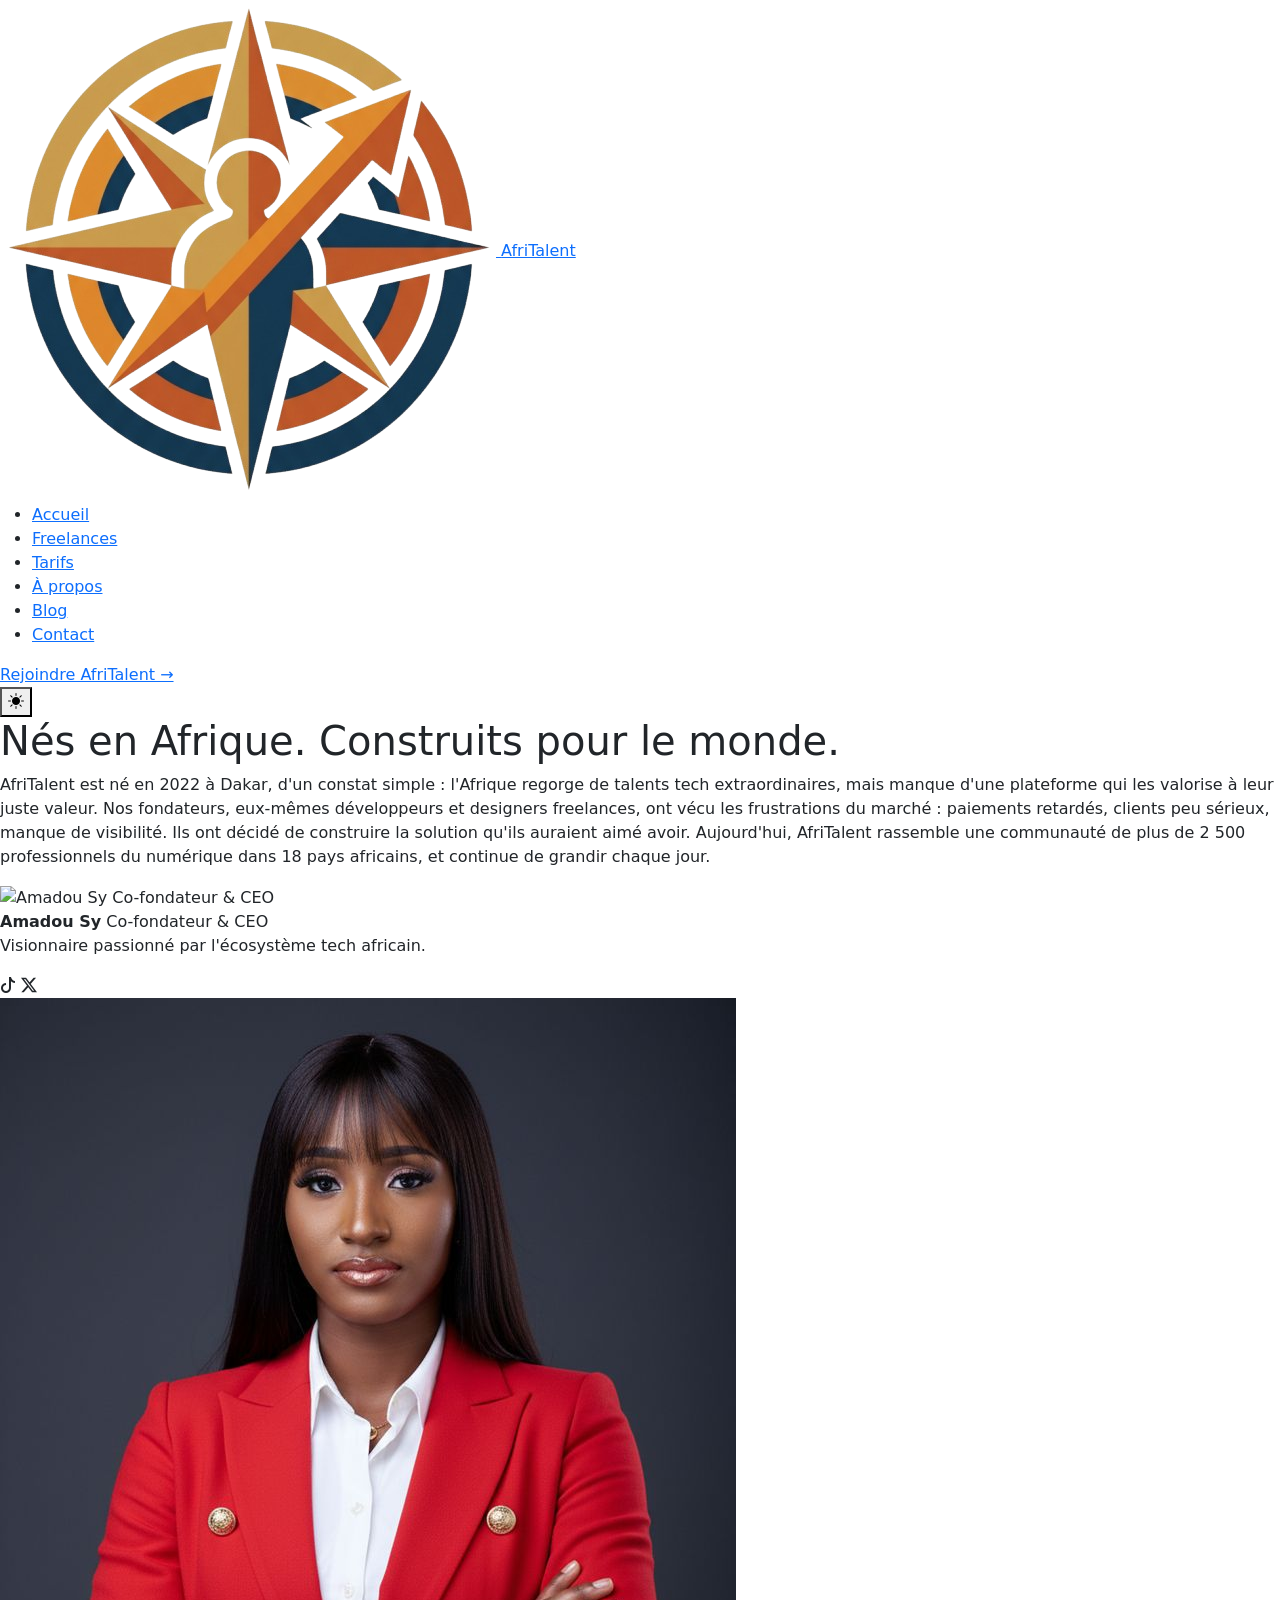
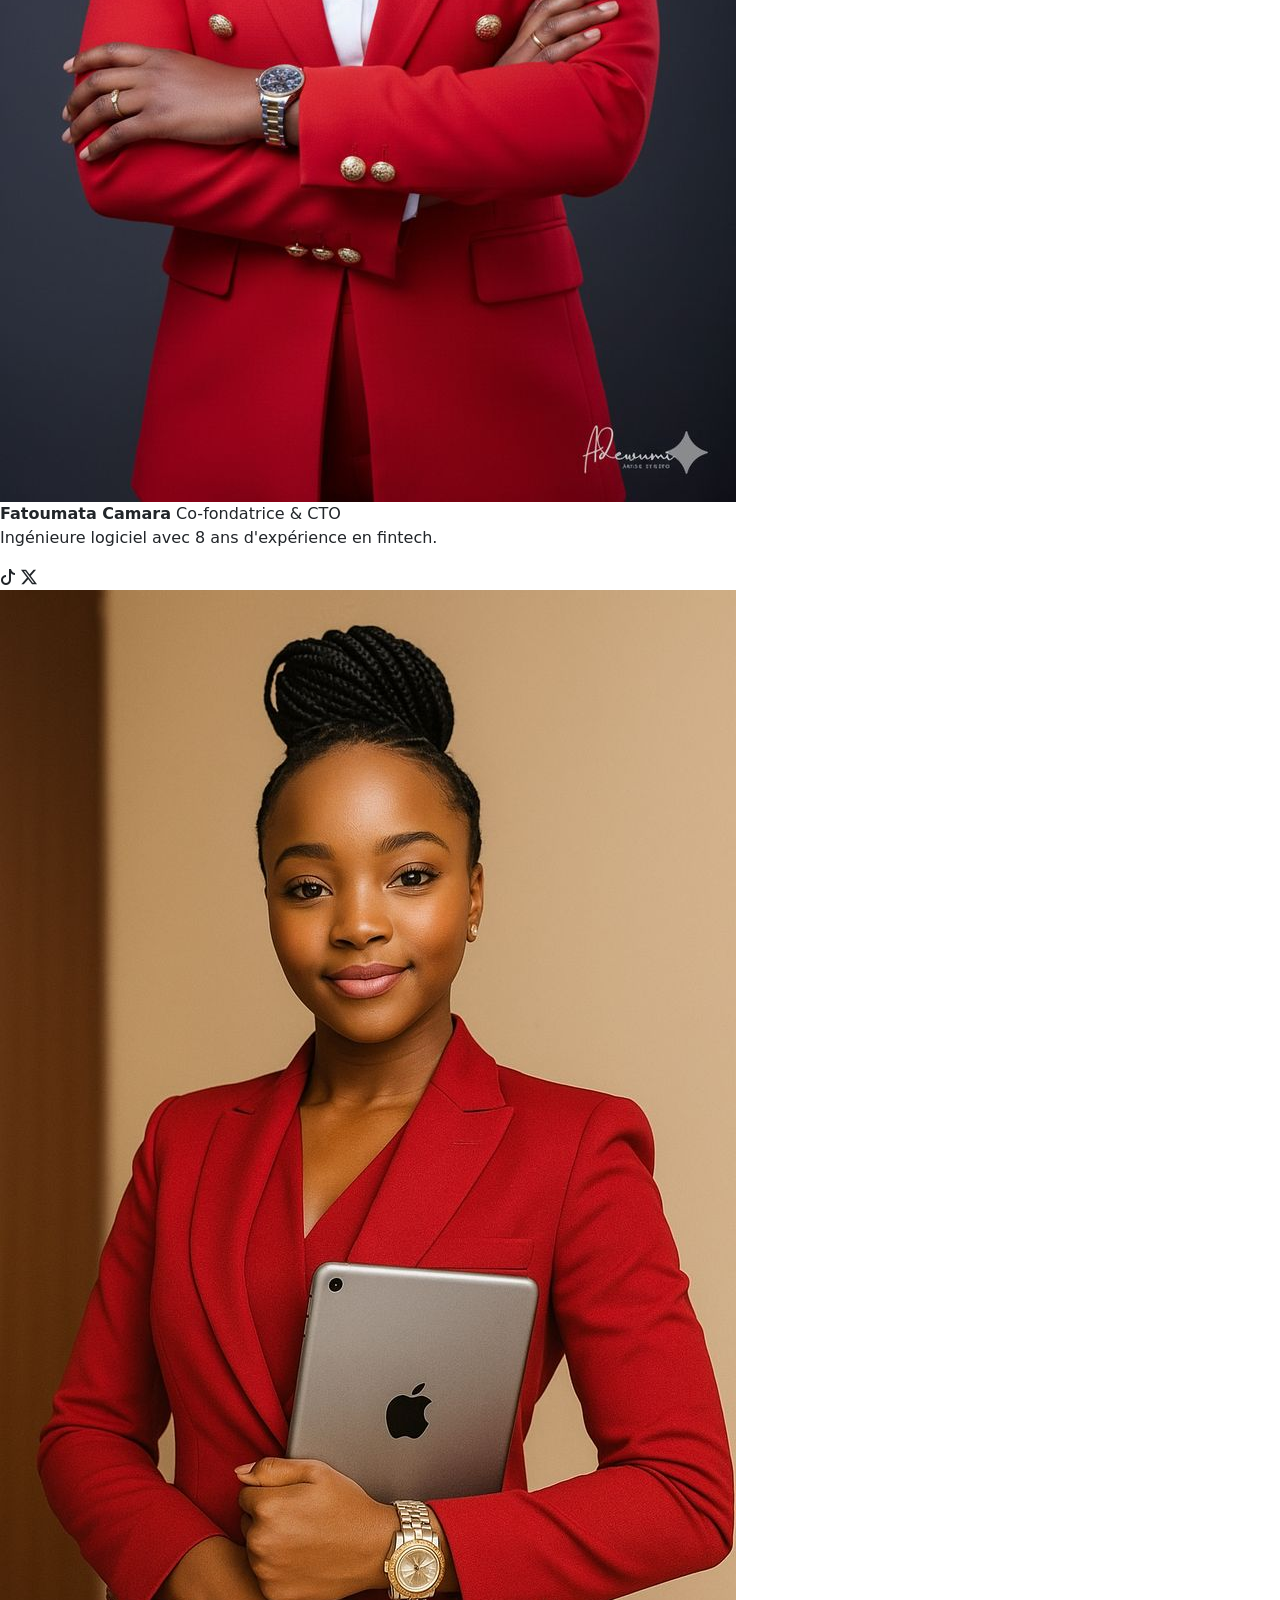
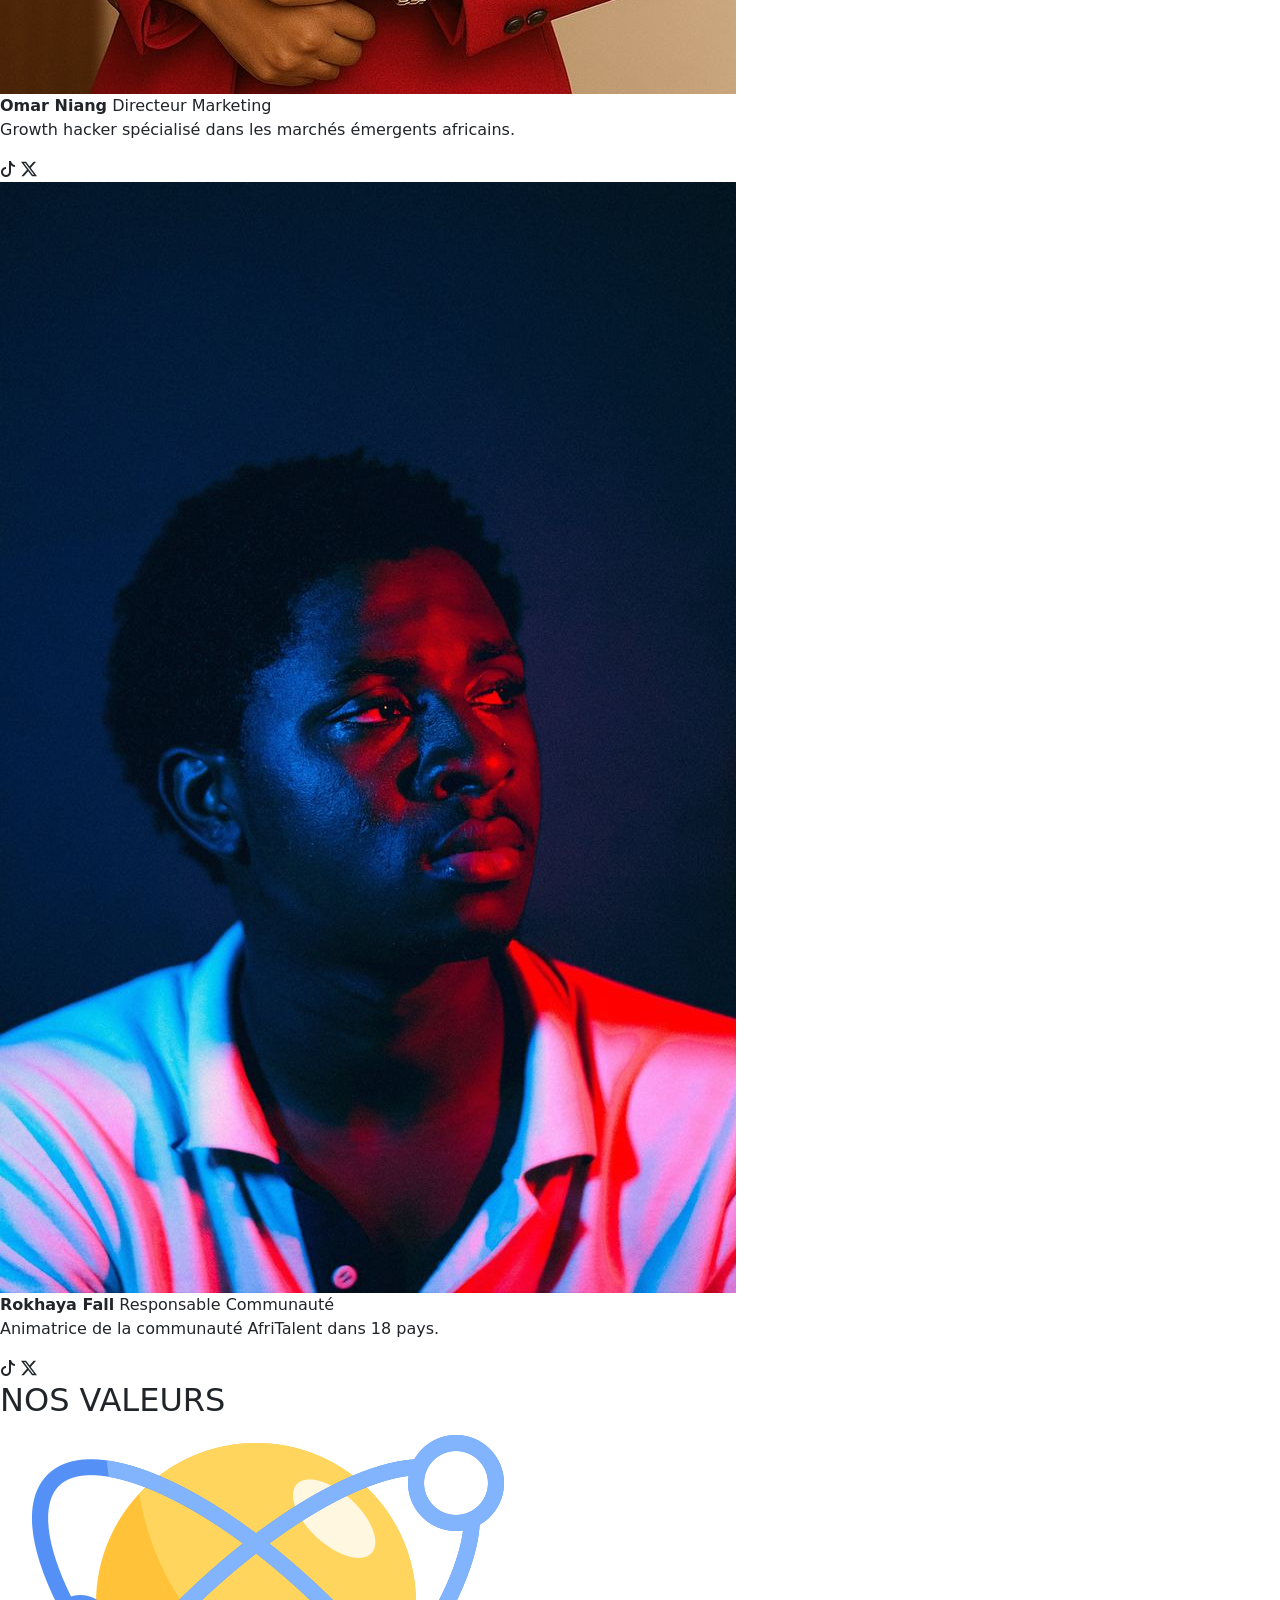
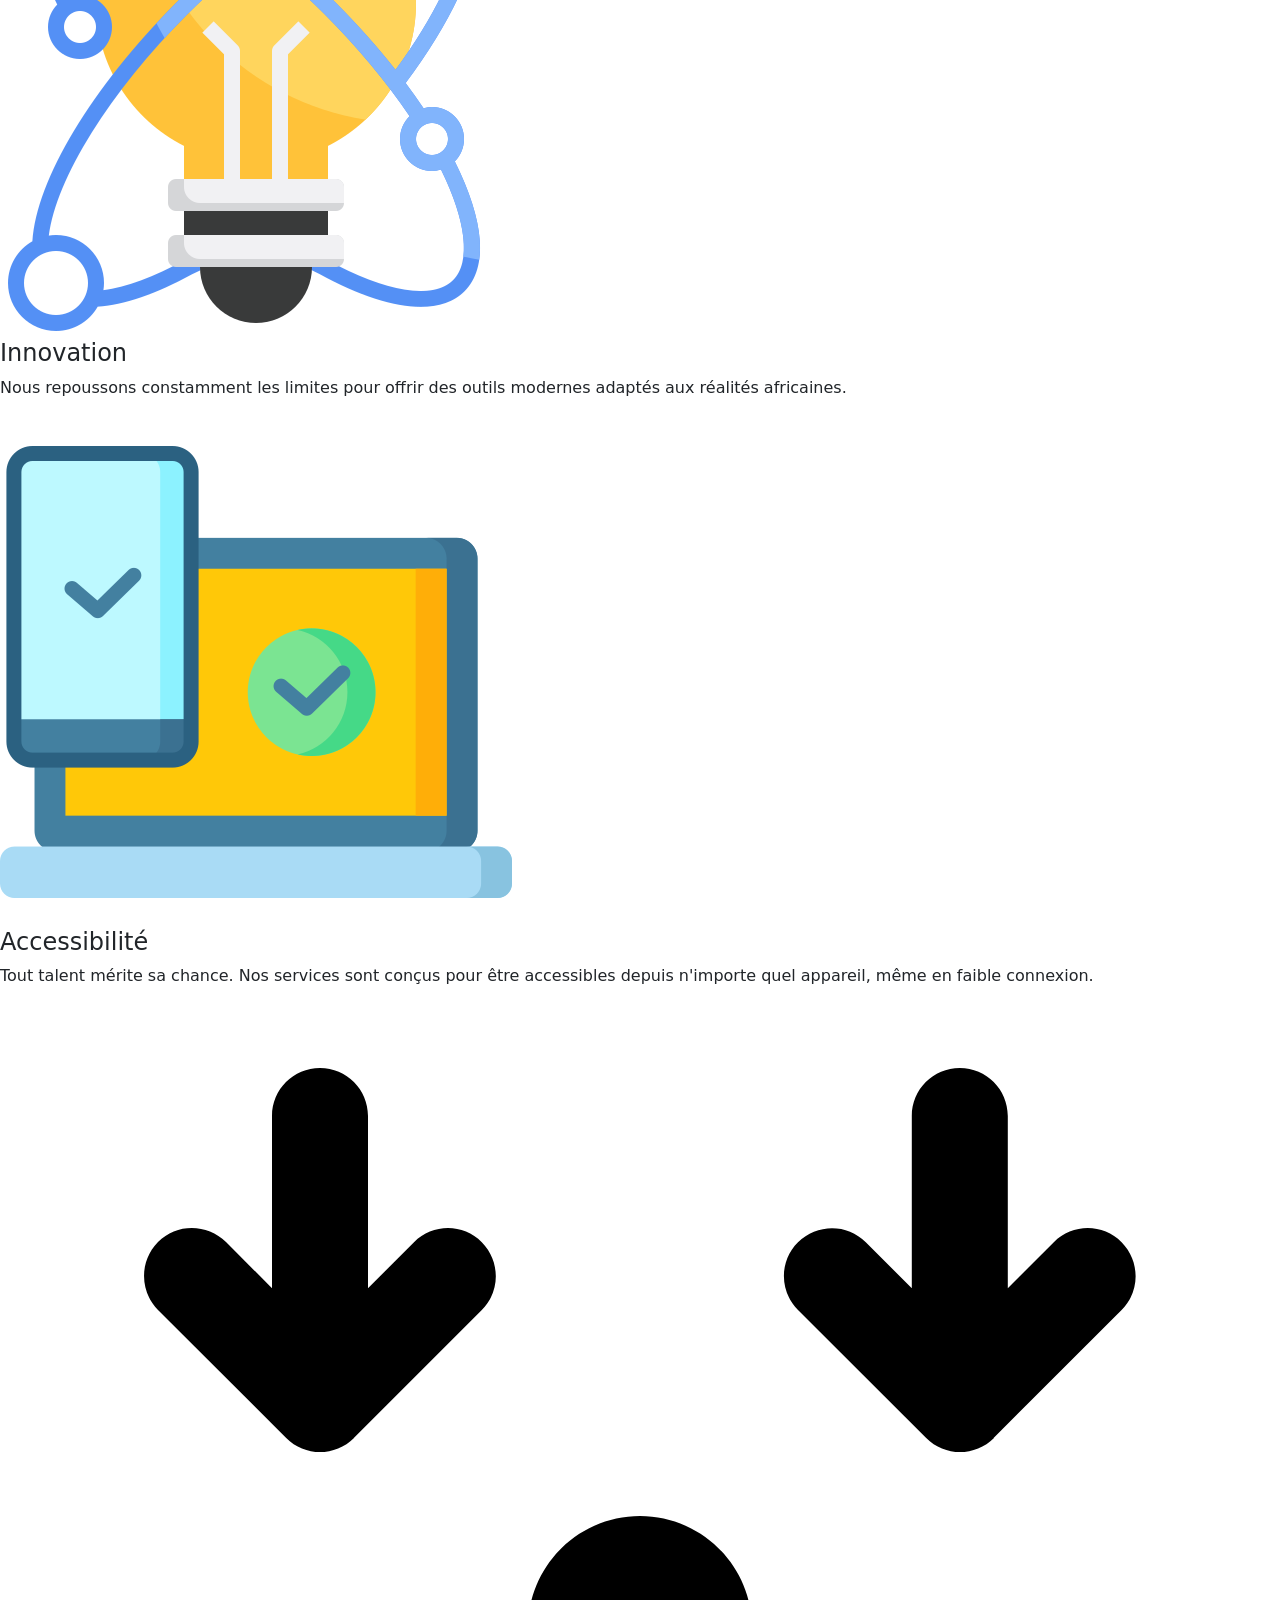
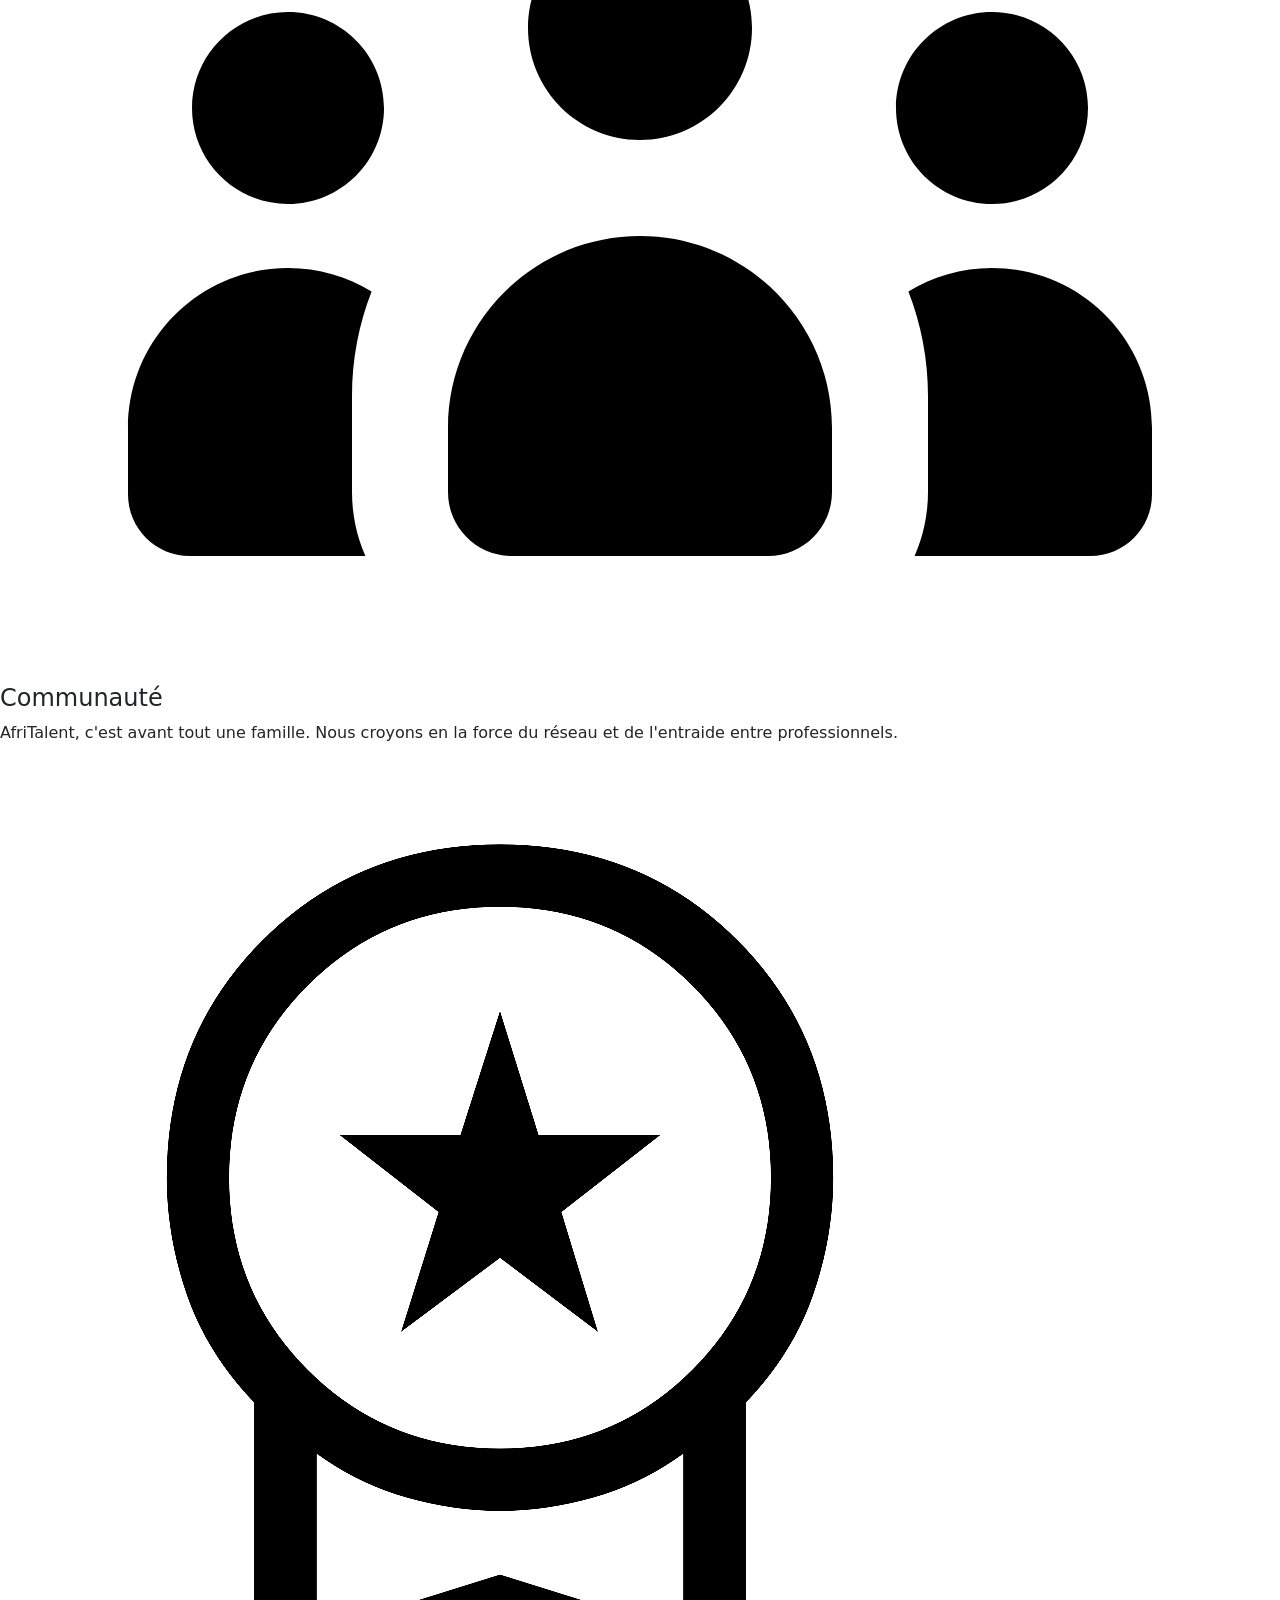
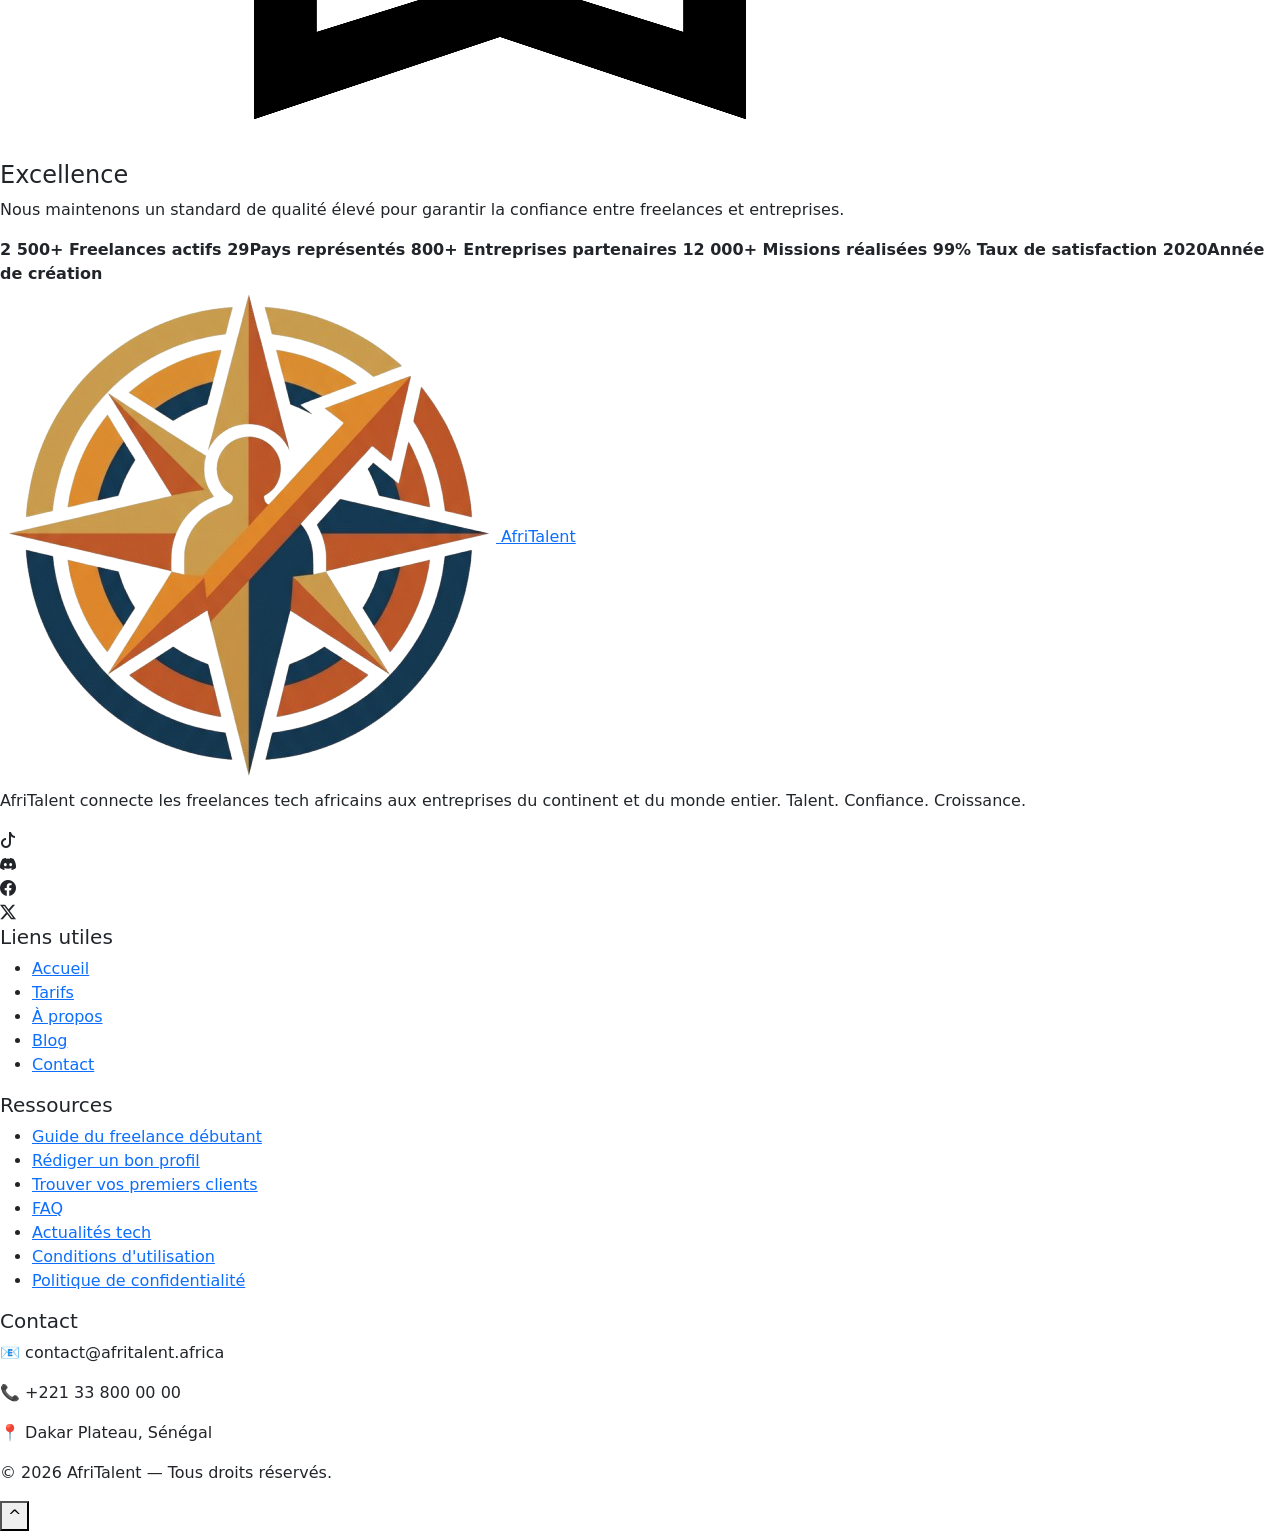
==== about.html @ 7b18ad2c "HTML : structure complète des 5 pages avec sections et contenu texte" ====
<!DOCTYPE html>
<html lang="fr">

<head>
    <meta charset="UTF-8">
    <meta name="viewport" content="width=device-width, initial-scale=1.0">
    <title>Apropos de Afritalent</title>
    <link rel="stylesheet" href="https://cdn.jsdelivr.net/npm/bootstrap@5.3.8/dist/css/bootstrap.min.css">
    <link rel="stylesheet" href="https://cdn.jsdelivr.net/npm/bootstrap-icons@1.13.1/font/bootstrap-icons.min.css">
    <link rel="stylesheet" href="css/styl.css" type="text/css">
</head>

<body>
    <header>
        <div>
            <nav>
                <a href="#">
                    <img src="image/logo.png" alt="Afritalent">
                    <span>AfriTalent</span>
                </a>
                <ul>
                    <li><a href="index.html">Accueil</a></li>
                    <li><a href="freelances.html" target="_blank">Freelances</a></li>
                    <li><a href="tarifs.html">Tarifs</a></li>
                    <li><a href="#">À propos</a></li>
                    <li><a href="blog.html">Blog</a></li>
                    <li><a href="contact.html">Contact</a></li>
                </ul>
                <a href="#">Rejoindre AfriTalent →</a>
            </nav>
            <div>
                <button>
                    <i class="bi bi-brightness-high-fill"></i>
                </button>
            </div>
        </div>
    </header>

    <main>
        <section>
            <div>
                <h1>Nés en Afrique. Construits pour le monde.</h1>
                <p>
                    AfriTalent est né en 2022 à Dakar, d'un constat simple :
                    l'Afrique regorge de talents tech extraordinaires, mais
                    manque d'une plateforme qui les valorise à leur juste valeur.

                    Nos fondateurs, eux-mêmes développeurs et designers
                    freelances, ont vécu les frustrations du marché : paiements
                    retardés, clients peu sérieux, manque de visibilité. Ils ont
                    décidé de construire la solution qu'ils auraient aimé avoir.

                    Aujourd'hui, AfriTalent rassemble une communauté de plus
                    de 2 500 professionnels du numérique dans 18 pays africains,
                    et continue de grandir chaque jour.
                </p>
            </div>
        </section>

        <section>
            <div>
                <div>
                    <img src="image/avis (1).jpg" alt="Amadou Sy Co-fondateur & CEO">
                    <div>
                        <strong>Amadou Sy</strong>
                        <span>Co-fondateur & CEO</span>
                        <p>
                            Visionnaire passionné par l'écosystème tech africain.
                        </p>
                    </div>
                    <div>
                        <i class="bi bi-tiktok"></i>
                        <i class="bi bi-twitter-x"></i>
                    </div>
                </div>

                <div>
                    <img src="image/avis (2).jpg" alt="Amadou Sy Co-fondateur & CEO">
                    <div>
                        <strong>Fatoumata Camara</strong>
                        <span>Co-fondatrice & CTO</span>
                        <p>
                            Ingénieure logiciel avec 8 ans d'expérience en fintech.
                        </p>
                    </div>
                    <div>
                        <i class="bi bi-tiktok"></i>
                        <i class="bi bi-twitter-x"></i>
                    </div>
                </div>

                <div>
                    <img src="image/avis (3).jpg" alt="Amadou Sy Co-fondateur & CEO">
                    <div>
                        <strong>Omar Niang</strong>
                        <span>Directeur Marketing</span>
                        <p>
                            Growth hacker spécialisé dans les marchés émergents africains.
                        </p>
                    </div>
                    <div>
                        <i class="bi bi-tiktok"></i>
                        <i class="bi bi-twitter-x"></i>
                    </div>
                </div>

                <div>
                    <img src="image/avis (4).jpg" alt="Amadou Sy Co-fondateur & CEO">
                    <div>
                        <strong>Rokhaya Fall</strong>
                        <span>Responsable Communauté</span>
                        <p>
                            Animatrice de la communauté AfriTalent dans 18 pays.
                        </p>
                    </div>
                    <div>
                        <i class="bi bi-tiktok"></i>
                        <i class="bi bi-twitter-x"></i>
                    </div>
                </div>
            </div>
        </section>

        <section>
            <h2>NOS VALEURS</h2>
            <div>
                <div>
                    <img src="image/idee.png" alt="Innovation">
                    <h4>Innovation</h4>
                    <p>
                        Nous repoussons constamment les limites pour offrir des
                        outils modernes adaptés aux réalités africaines.
                    </p>
                </div>

                <div>
                    <img src="image/accessibilite.png" alt="Accessibilité">
                    <h4>Accessibilité</h4>
                    <p>
                        Tout talent mérite sa chance. Nos services sont conçus
                        pour être accessibles depuis n'importe quel appareil,
                        même en faible connexion.
                    </p>
                </div>

                <div>
                    <img src="image/arrows-down-to-people-solid-full (1).svg" alt="Communauté frelance">
                    <h4>Communauté</h4>
                    <p>
                        AfriTalent, c'est avant tout une famille. Nous croyons
                        en la force du réseau et de l'entraide entre professionnels.
                    </p>
                </div>

                <div>
                    <img src="image/Excellence.png" alt="Excellence">
                    <h4>Excellence</h4>
                    <p>
                        Nous maintenons un standard de qualité élevé pour garantir
                        la confiance entre freelances et entreprises.
                    </p>
                </div>
            </div>
        </section>

        <section>
            <div>
                <strong>
                    <data value="2500">2 500</data>+ Freelances actifs
                </strong>
                <strong>
                    <data value="29">29</data>Pays représentés
                </strong>
                <strong>
                    <data value="800">800</data>+ Entreprises partenaires
                </strong>
                <strong>
                    <data value="12000">12 000</data>+ Missions réalisées
                </strong>
                <strong>
                    <data value="99">99</data>% Taux de satisfaction
                </strong>
                <strong>
                    <time datetime="2020">2020</time>Année de création
                </strong>
            </div>
        </section>
    </main>

    <footer>
        <div>
            <!-- a propos -->
            <div>
                <a href="#">
                    <img src="image/logo.png" alt="Afritalent">
                    <span>AfriTalent</span>
                </a>
                <p>
                    AfriTalent connecte les freelances tech africains aux entreprises
                    du continent et du monde entier. Talent. Confiance. Croissance.
                </p>
                <div>
                    <div>
                        <i class="bi bi-tiktok"></i>
                    </div>
                    <div>
                        <i class="bi bi-discord"></i>
                    </div>
                    <div>
                        <i class="bi bi-facebook"></i>
                    </div>
                    <div>
                        <i class="bi bi-twitter-x"></i>
                    </div>
                </div>
            </div>

            <!-- Liens utiles -->
            <div>
                <h5>Liens utiles</h5>
                <ul>
                    <li><a href="index.html">Accueil</a></li>
                    <li><a href="tarifs.html">Tarifs</a></li>
                    <li><a href="#">À propos</a></li>
                    <li><a href="blog.html">Blog</a></li>
                    <li><a href="contact.html">Contact</a></li>
                </ul>
            </div>

            <!-- Ressources -->
            <div>
                <h5>Ressources</h5>
                <ul>
                    <li><a href="#">Guide du freelance débutant</a></li>
                    <li><a href="#">Rédiger un bon profil</a></li>
                    <li><a href="#">Trouver vos premiers clients</a></li>
                    <li><a href="#">FAQ</a></li>
                    <li><a href="#">Actualités tech</a></li>
                    <li><a href="#">Conditions d'utilisation</a></li>
                    <li><a href="#">Politique de confidentialité</a></li>
                </ul>
            </div>
            <div>
                <div>
                    <h5>Contact</h5>
                    <address>
                        <p>📧 contact@afritalent.africa</p>
                        <p>📞 +221 33 800 00 00</p>
                        <p>📍 Dakar Plateau, Sénégal</p>
                    </address>
                </div>
            </div>
            <div>
                <div>
                    <p>© 2026 AfriTalent — Tous droits réservés.</p>
                </div>
            </div>
        </div>
    </footer>
    <div>
        <button>^</button>
    </div>
</body>

</html>
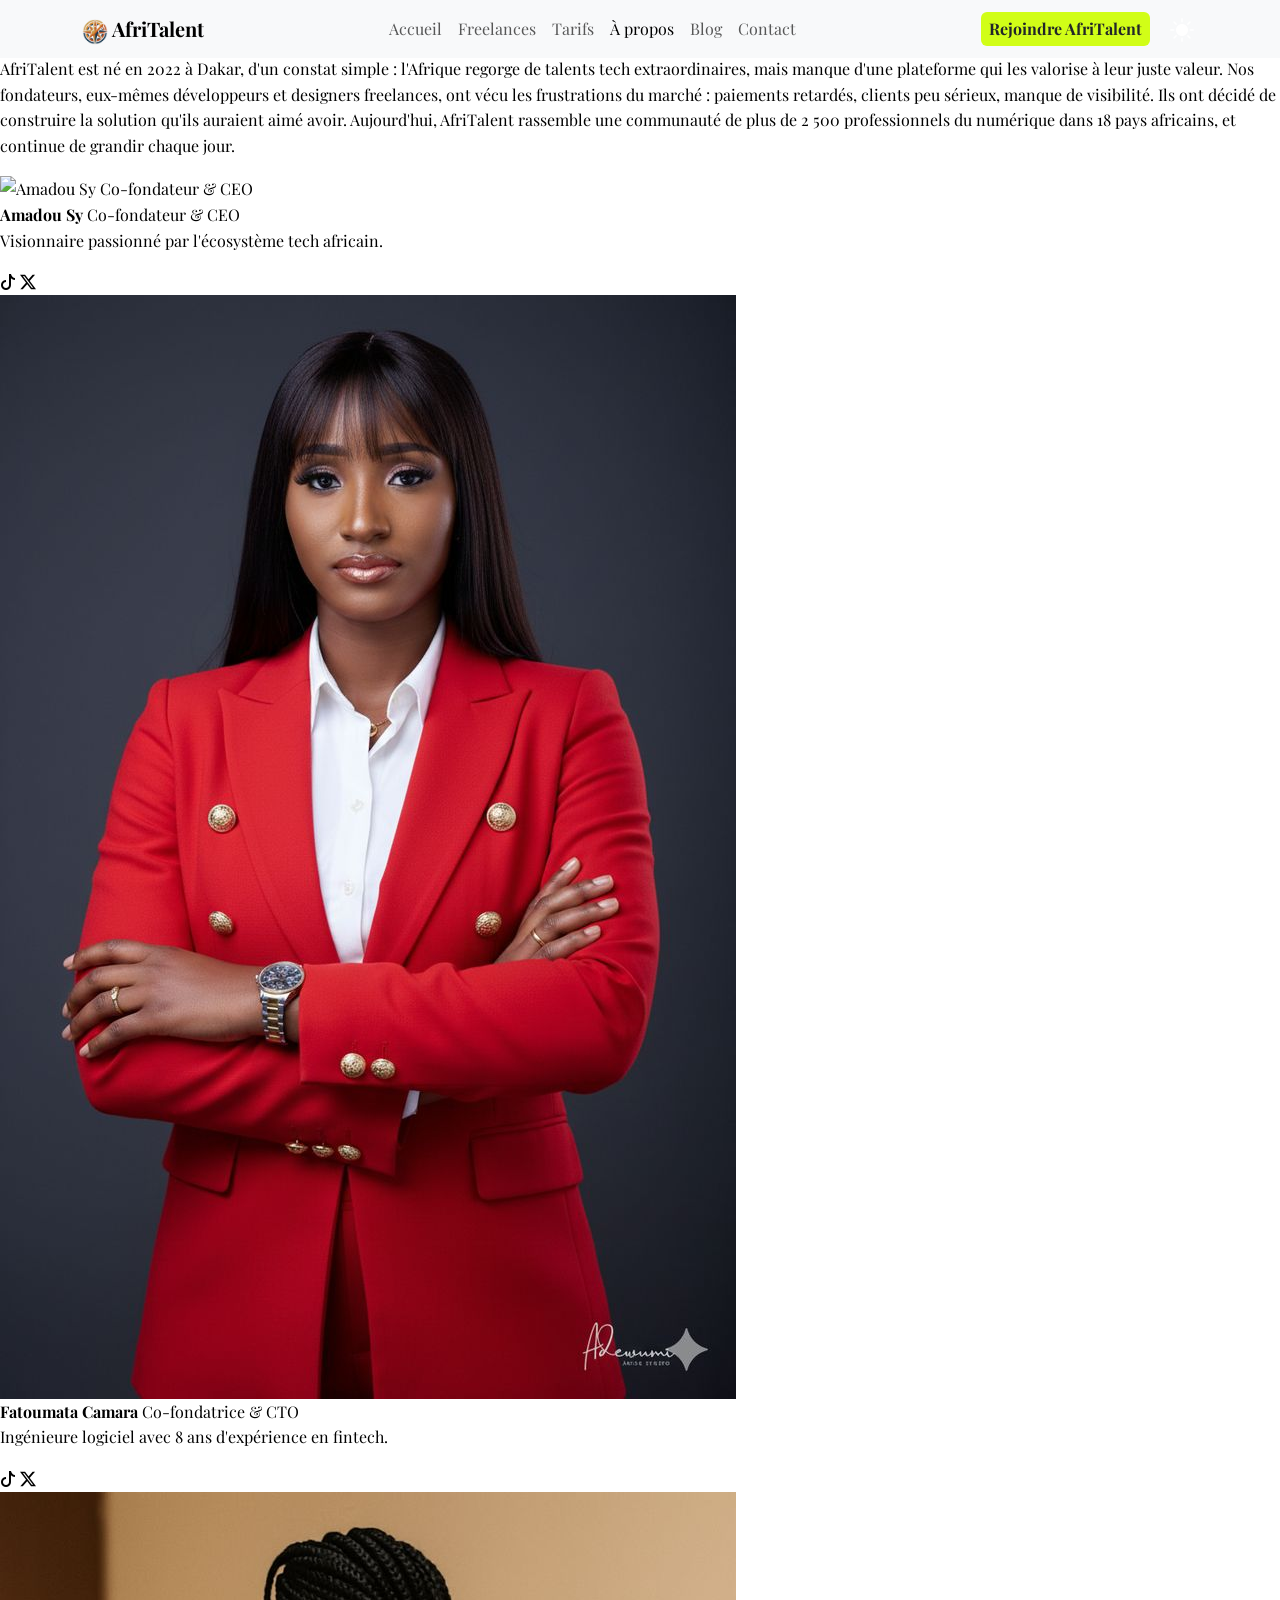
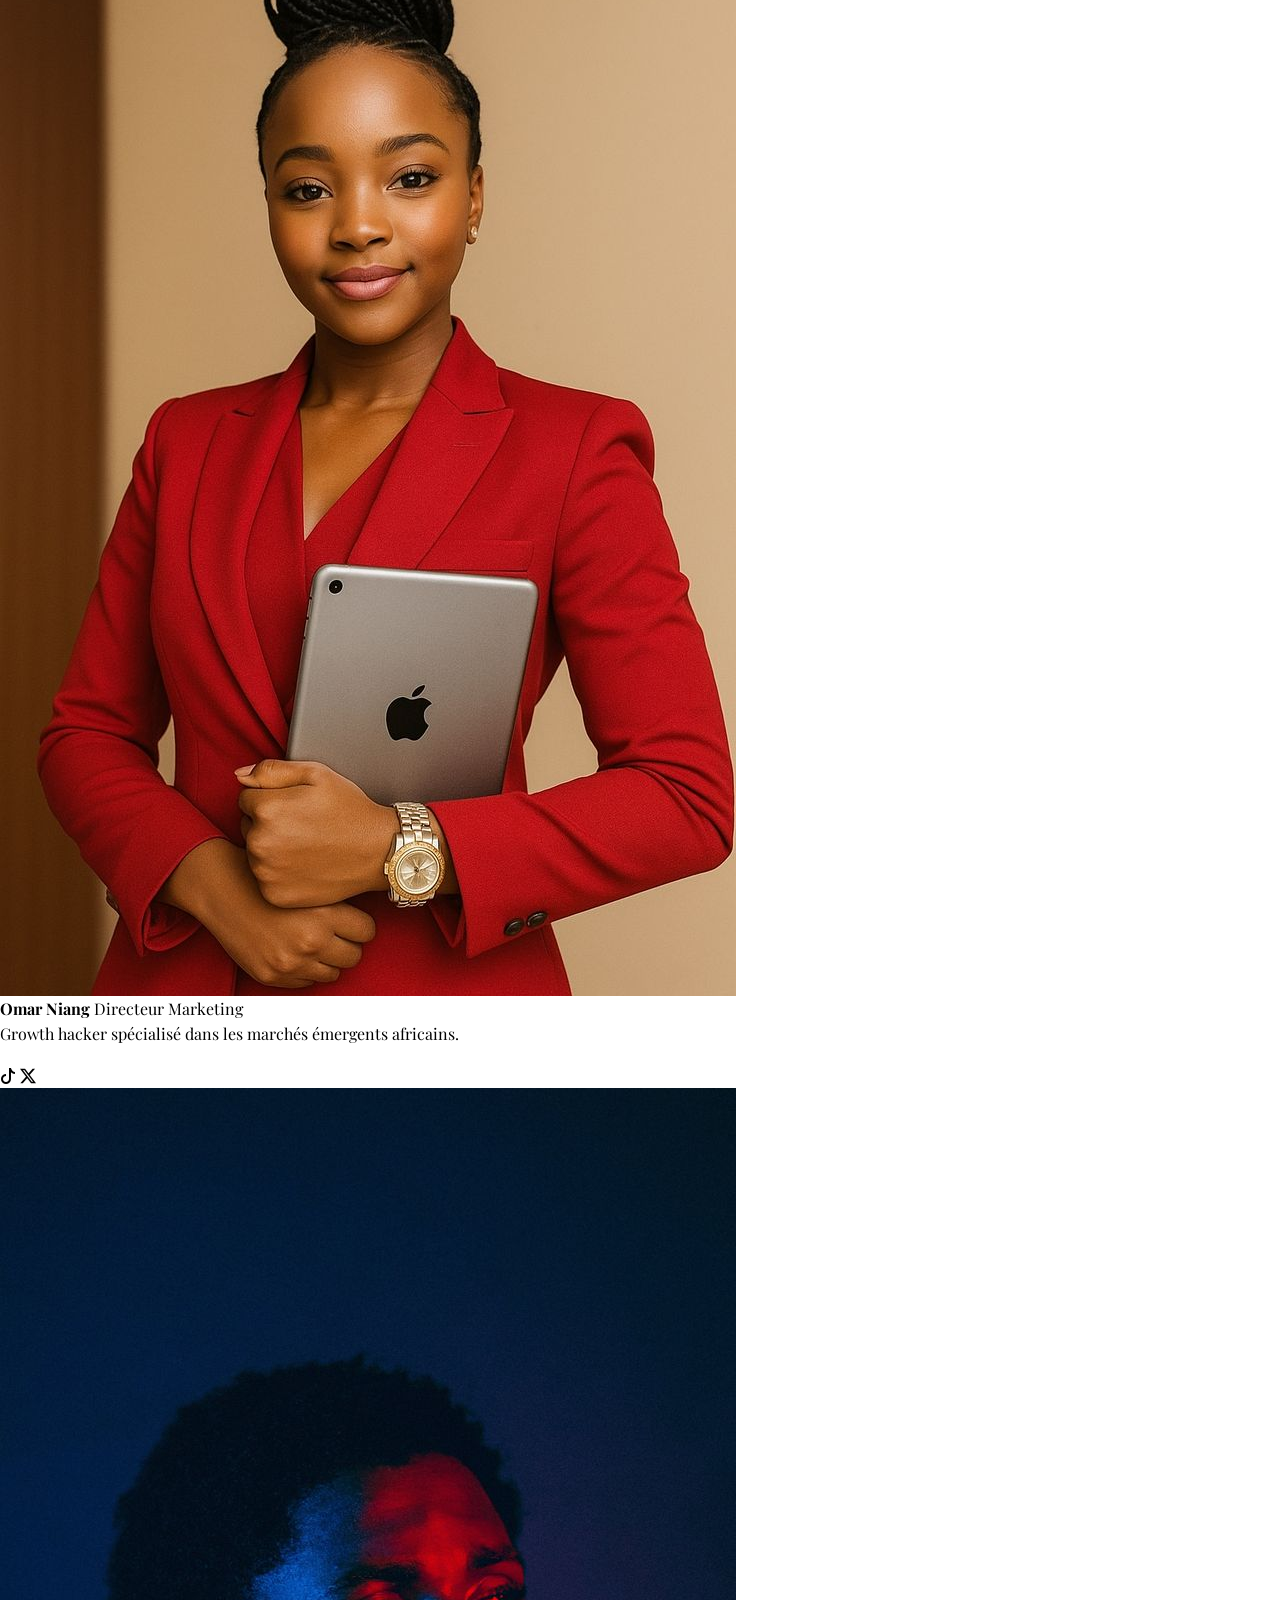
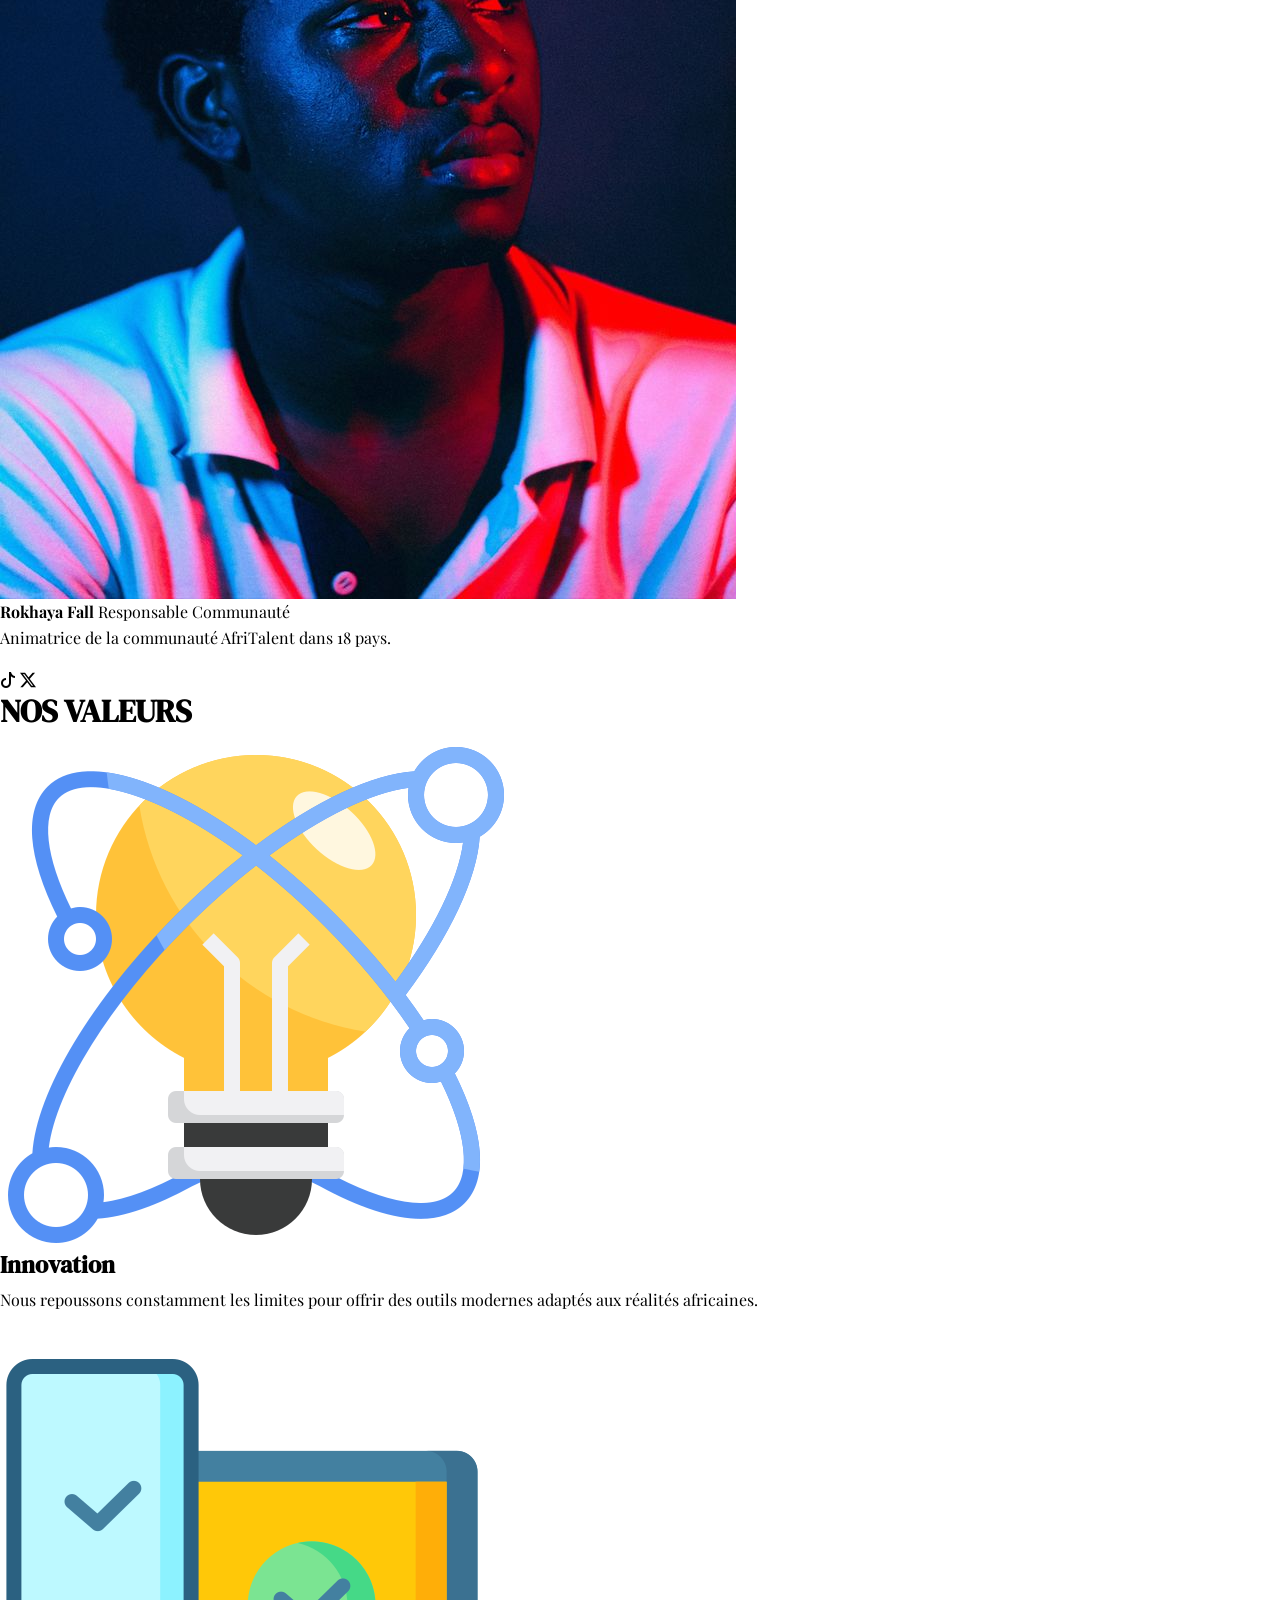
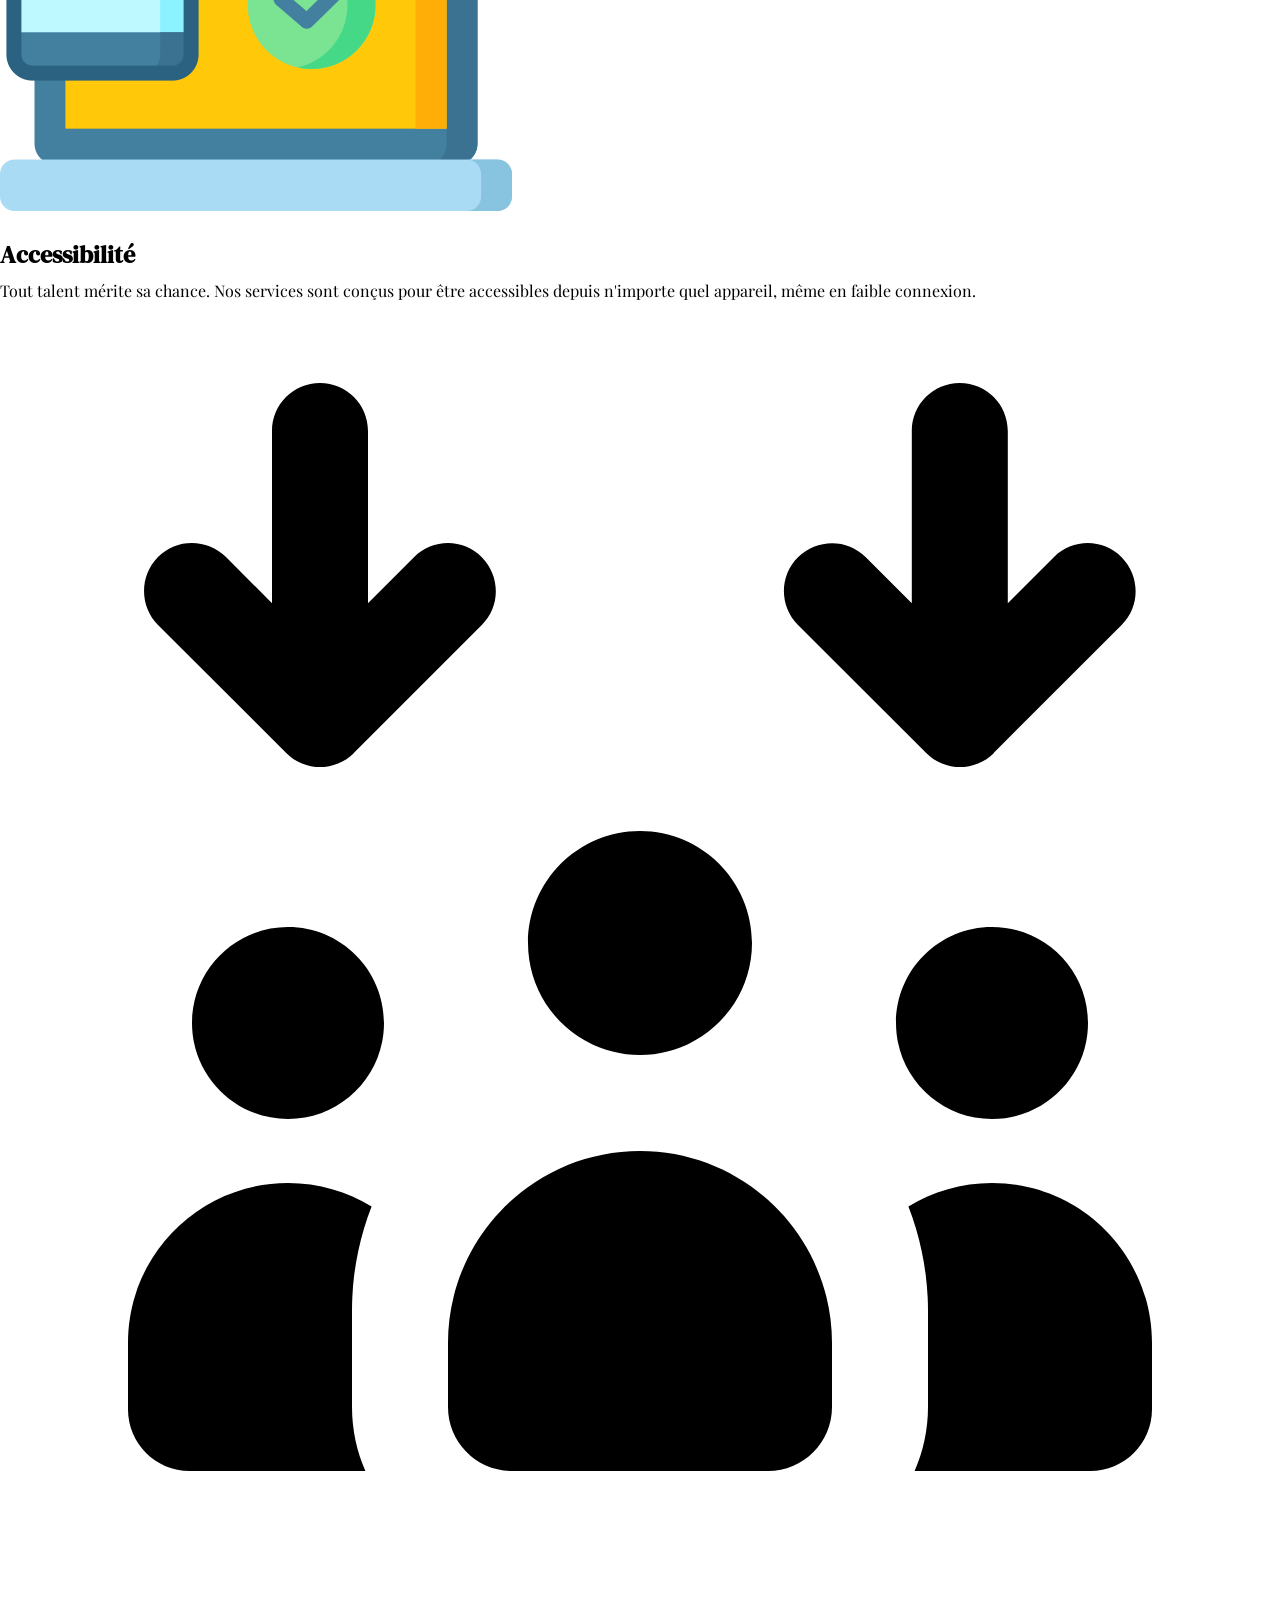
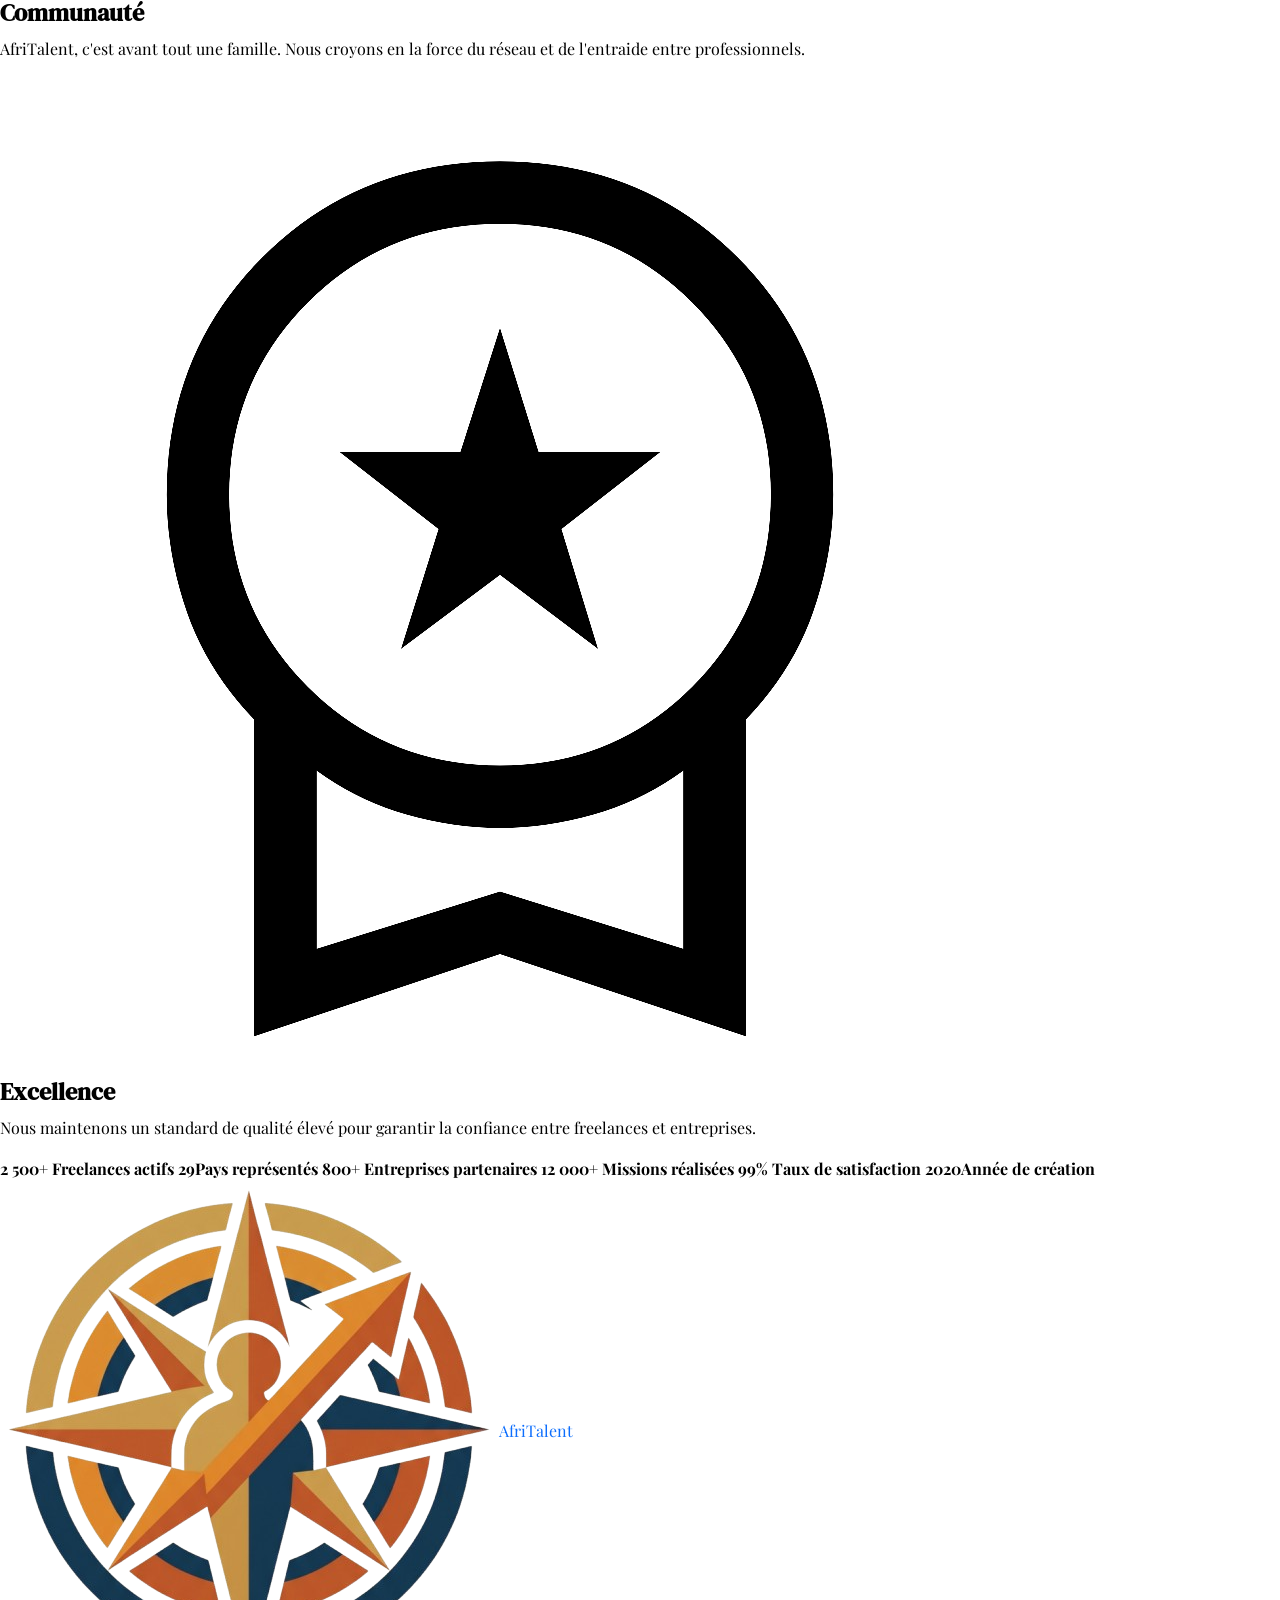
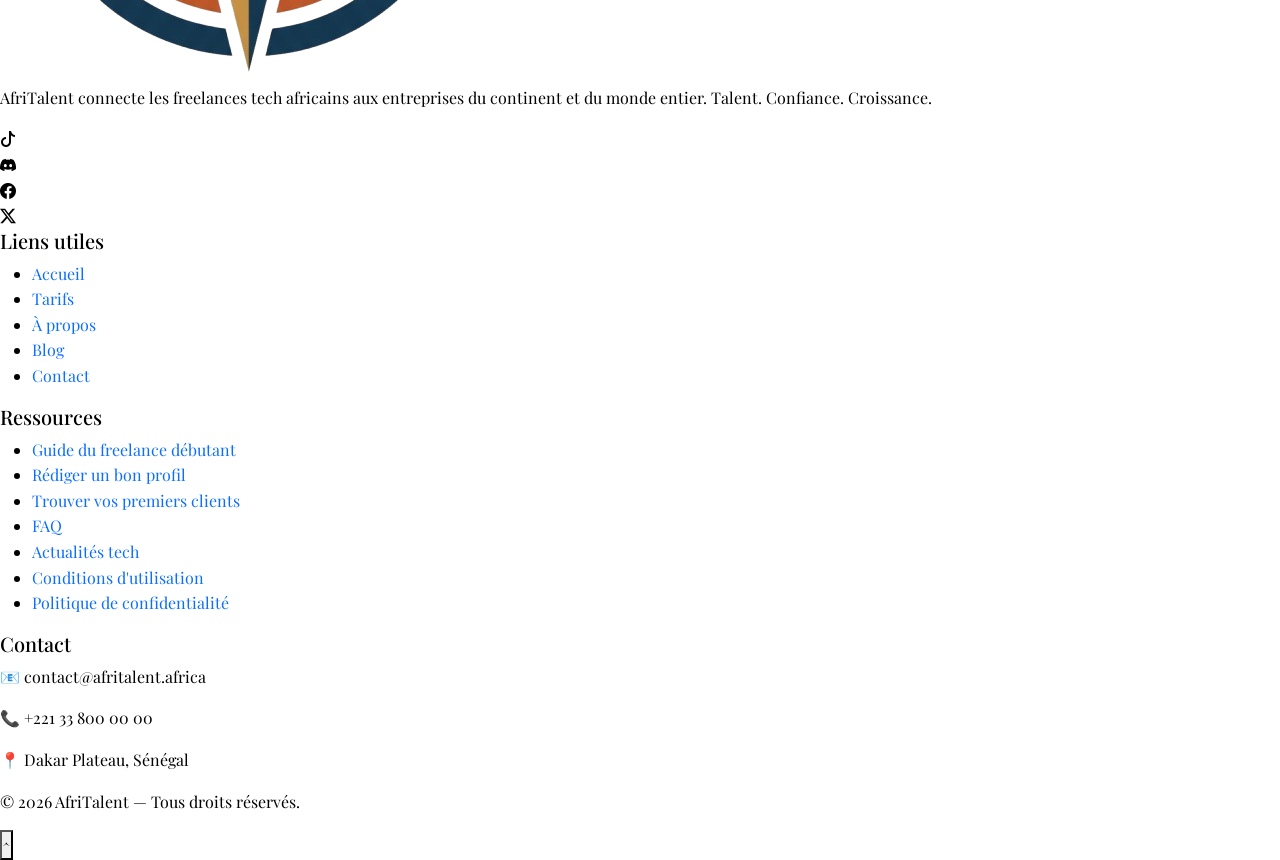
==== commit 074f0dff: "CSS : variables, typographie, layout général et styles de base" ====
--- a/about.html
+++ b/about.html
@@ -7,33 +7,46 @@
     <title>Apropos de Afritalent</title>
     <link rel="stylesheet" href="https://cdn.jsdelivr.net/npm/bootstrap@5.3.8/dist/css/bootstrap.min.css">
     <link rel="stylesheet" href="https://cdn.jsdelivr.net/npm/bootstrap-icons@1.13.1/font/bootstrap-icons.min.css">
-    <link rel="stylesheet" href="css/styl.css" type="text/css">
+    <link rel="stylesheet" href="css/style.css" type="text/css">
 </head>
 
 <body>
     <header>
-        <div>
-            <nav>
-                <a href="#">
+        <nav class="navbar navbar-expand-lg navbar-light bg-light  fixed-top">
+            <div class="container">
+                <!-- logo  -->
+                <a class="navbar-brand fw-bold" href="index.html">
                     <img src="image/logo.png" alt="Afritalent">
                     <span>AfriTalent</span>
                 </a>
-                <ul>
-                    <li><a href="index.html">Accueil</a></li>
-                    <li><a href="freelances.html" target="_blank">Freelances</a></li>
-                    <li><a href="tarifs.html">Tarifs</a></li>
-                    <li><a href="#">À propos</a></li>
-                    <li><a href="blog.html">Blog</a></li>
-                    <li><a href="contact.html">Contact</a></li>
-                </ul>
-                <a href="#">Rejoindre AfriTalent →</a>
-            </nav>
-            <div>
-                <button>
-                    <i class="bi bi-brightness-high-fill"></i>
+
+                <!-- menu burger  -->
+                <button class="navbar-toggler" type="button" data-bs-toggle="collapse" data-bs-target="#navMenu"
+                    aria-controls="navMenu" aria-expanded="false" aria-label="Toggle navigation">
+                    <span class="navbar-toggler-icon"></span>
                 </button>
-            </div>
-        </div>
+
+                <div class="collapse navbar-collapse" id="navMenu">
+                    <!-- lien de menu  -->
+                    <ul class="navbar-nav mx-auto">
+                        <li class="nav-item"><a class="nav-link" href="index.html">Accueil</a></li>
+                        <li class="nav-item"><a class="nav-link" href="freelances.html" target="_blank">Freelances</a>
+                        </li>
+                        <li class="nav-item"><a class="nav-link" href="tarifs.html">Tarifs</a></li>
+                        <li class="nav-item"><a class="nav-link active" href="#">À propos</a></li>
+                        <li class="nav-item"><a class="nav-link" href="blog.html">Blog</a></li>
+                        <li class="nav-item"><a class="nav-link" href="contact.html">Contact</a></li>
+                    </ul>
+                    <div class="nav-item bg-primary py-1 px-2 rounded-2 list-unstyled mx-3">
+                        <a class="nav-link fw-bold text-dark" href="#">Rejoindre AfriTalent</a>
+                    </div>
+                    <!-- bouton rejoindre et darkmod  -->
+                    <button class="bg-transparent  fs-4 px-1 border-0 text-white">
+                        <i class="bi bi-brightness-high-fill"></i>
+                    </button>
+                </div>
+            </div>
+        </nav>
     </header>
 
     <main>
@@ -260,6 +273,8 @@
     <div>
         <button>^</button>
     </div>
+
+    <script src="https://cdn.jsdelivr.net/npm/bootstrap@5.3.8/dist/js/bootstrap.bundle.min.js" integrity="sha384-FKyoEForCGlyvwx9Hj09JcYn3nv7wiPVlz7YYwJrWVcXK/BmnVDxM+D2scQbITxI" crossorigin="anonymous"></script>
 </body>
 
 </html>
--- a/css/style.css
+++ b/css/style.css
@@ -0,0 +1,37 @@
+@import url('https://fonts.googleapis.com/css2?family=DM+Serif+Display:ital@0;1&display=swap');
+@import url('https://fonts.googleapis.com/css2?family=Playfair+Display:ital,wght@0,400..900;1,400..900&display=swap');
+@import url('https://fonts.googleapis.com/css2?family=Italianno&display=swap');
+/* commit 3 */
+:root{
+    --font-titel: 'DM Serif Display', serif;
+    --font-para:'Playfair Display', serif;
+    --font-deco: 'Italianno', cursive;
+   --bs-primary: #d1fe17 !important;
+   --bs-primary-rgb :209, 254, 23 !important;
+   --bs-black:#000;
+   --bs-black-rgb:0,0,0;
+}
+*{
+    margin: 0;
+    padding: 0;
+    box-sizing: border-box;
+}
+body{
+    color: var(--bs-black);
+    font-family: var(--font-para);
+    line-height: 1.6;
+}
+.containeur{
+    max-width: 1200px;
+    margin: 0 auto;
+}
+a{
+    text-decoration: none;
+}
+h1,h2,h3,h4{
+    font-weight: 700;
+    font-family: var(--font-titel);
+}
+.navbar-brand img{
+    width: 2vw;
+}
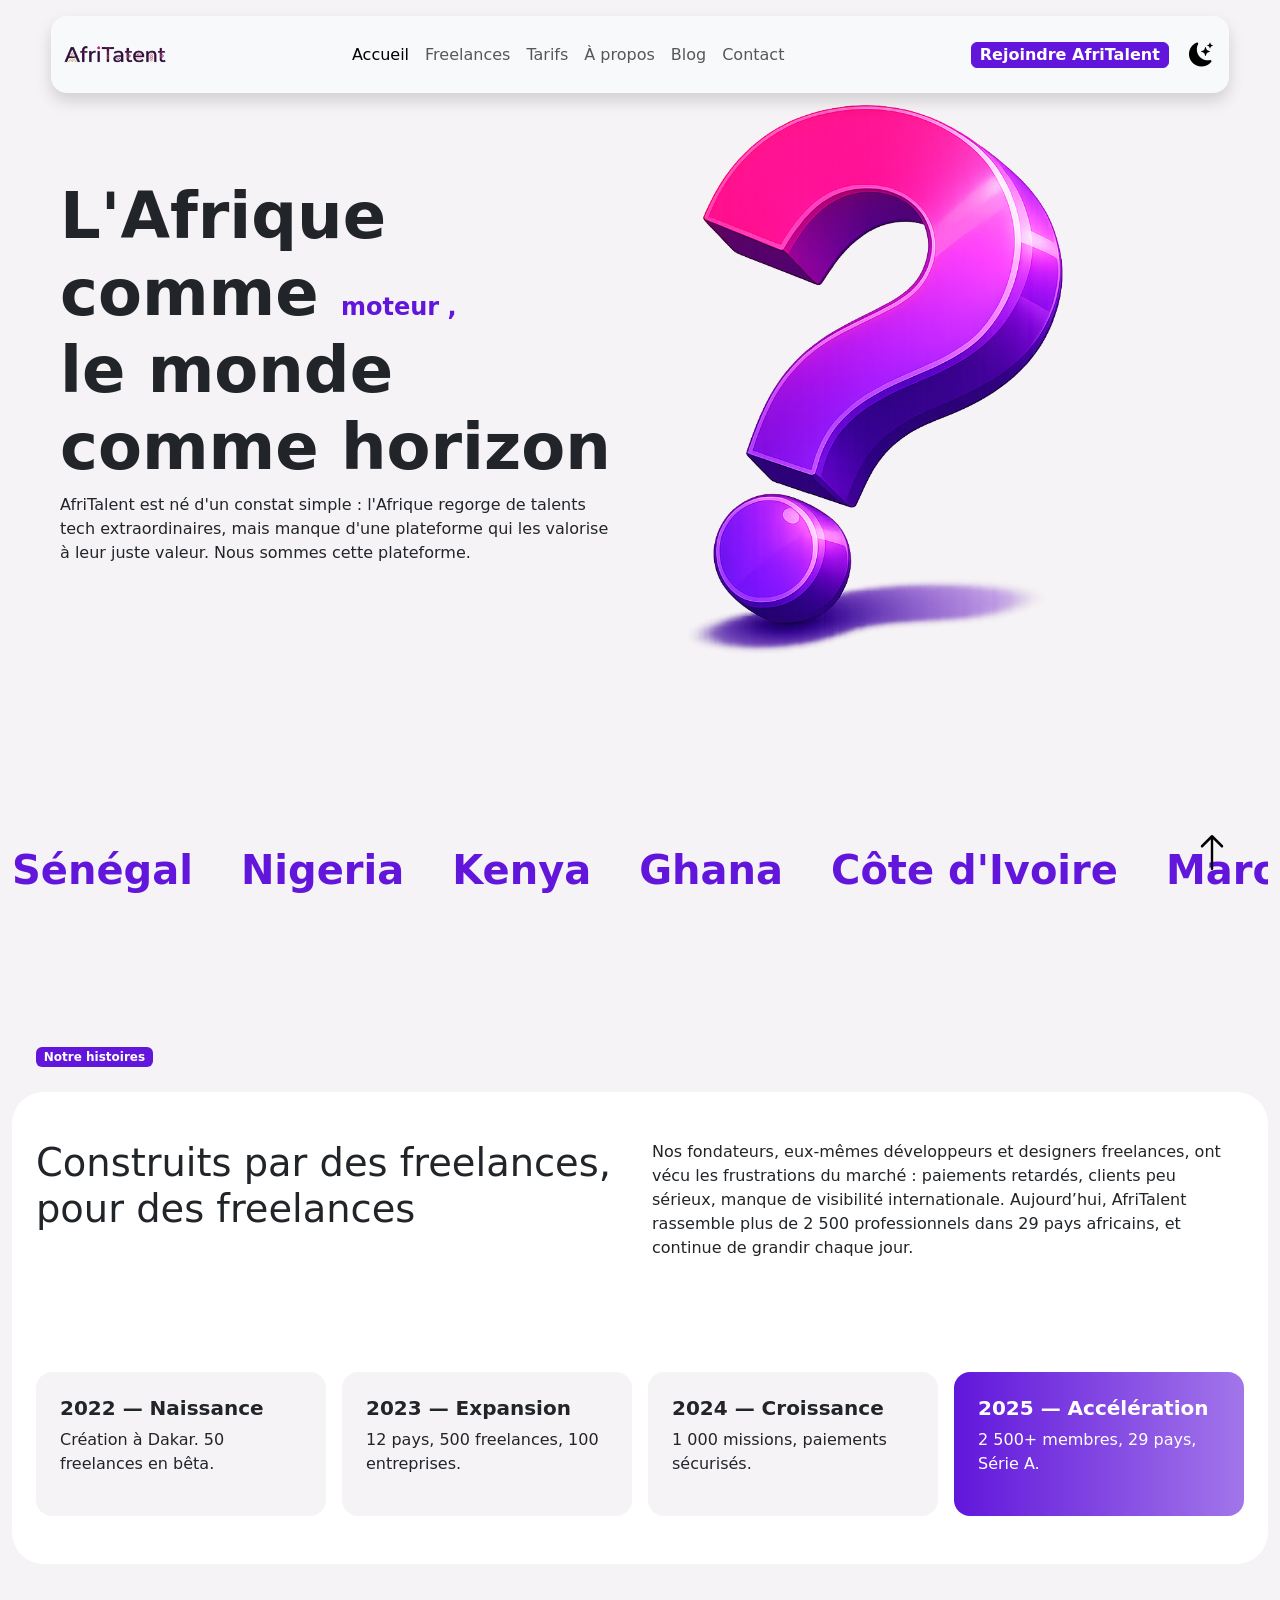
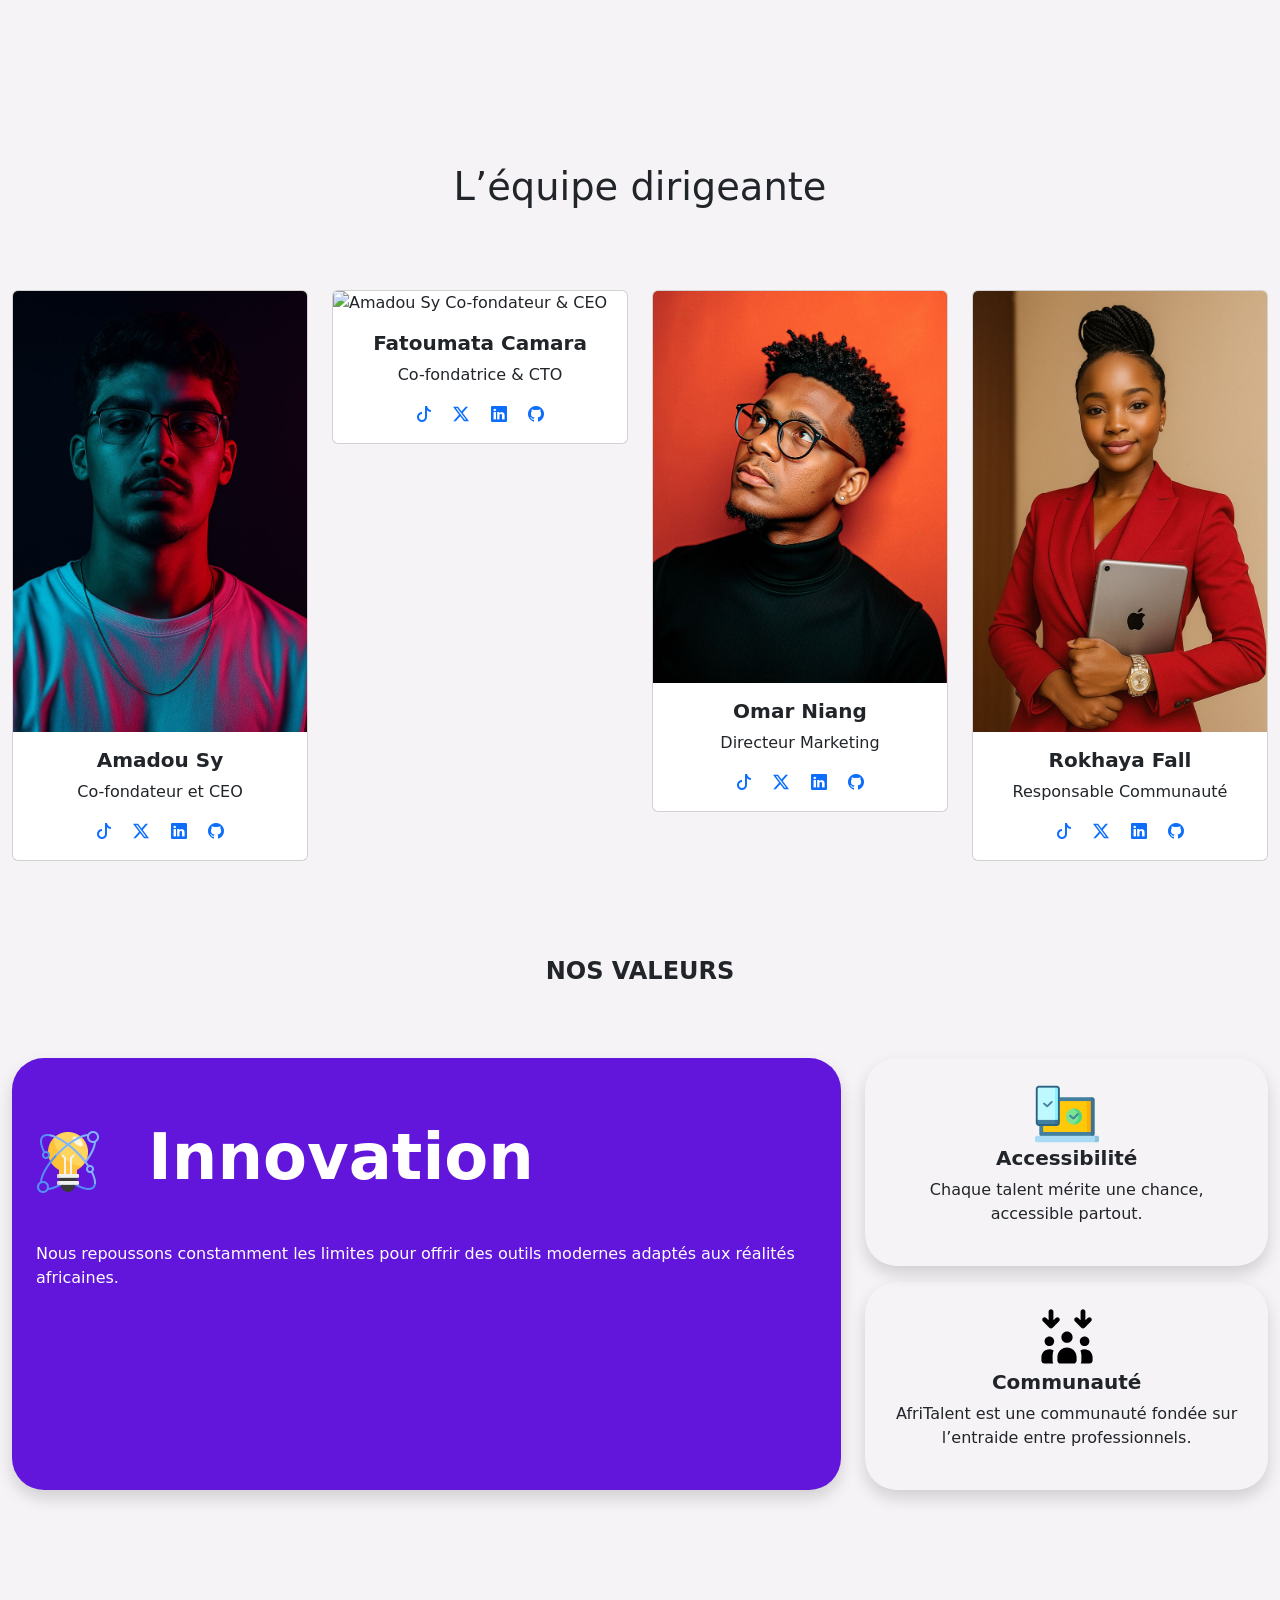
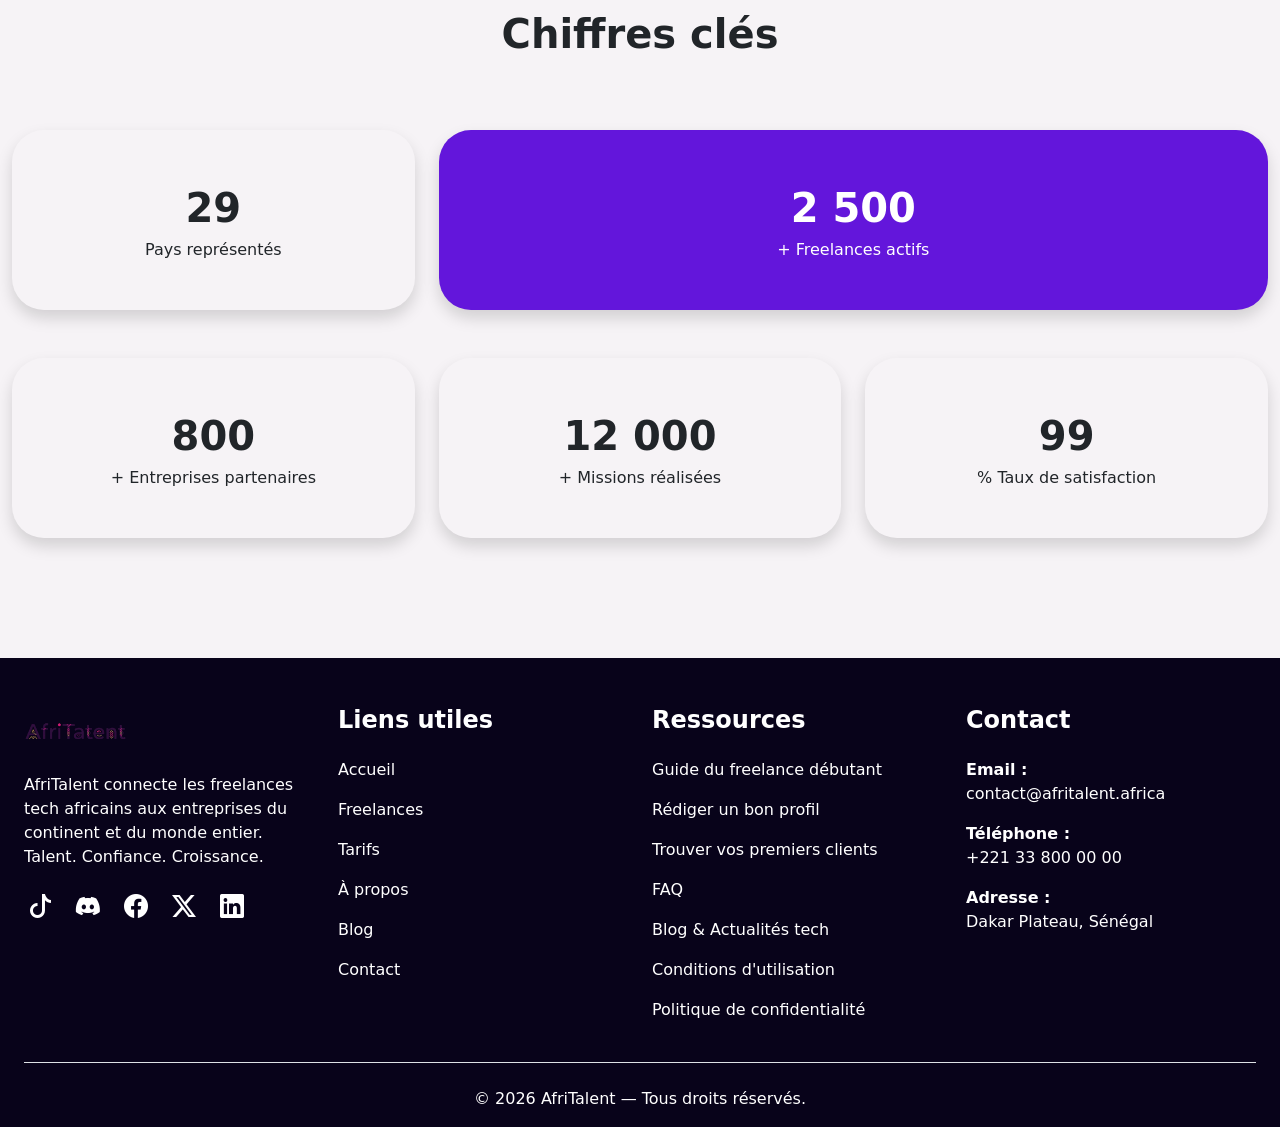
==== commit ca7d3436: "CSS : Bento Grid, sections hero et catégories, effets hover" ====
--- a/about.html
+++ b/about.html
@@ -8,16 +8,16 @@
     <link rel="stylesheet" href="https://cdn.jsdelivr.net/npm/bootstrap@5.3.8/dist/css/bootstrap.min.css">
     <link rel="stylesheet" href="https://cdn.jsdelivr.net/npm/bootstrap-icons@1.13.1/font/bootstrap-icons.min.css">
     <link rel="stylesheet" href="css/style.css" type="text/css">
+    <link rel="icon" href="image/logo.png" type="image/png">
 </head>
 
 <body>
     <header>
-        <nav class="navbar navbar-expand-lg navbar-light bg-light  fixed-top">
+        <nav class="navbar navbar-expand-lg mt-3 shadow mx-auto navbar-light rounded-4 bg-light fixed-top ">
             <div class="container">
                 <!-- logo  -->
-                <a class="navbar-brand fw-bold" href="index.html">
+                <a class="navbar-brand" href="index.html">
                     <img src="image/logo.png" alt="Afritalent">
-                    <span>AfriTalent</span>
                 </a>
 
                 <!-- menu burger  -->
@@ -29,20 +29,19 @@
                 <div class="collapse navbar-collapse" id="navMenu">
                     <!-- lien de menu  -->
                     <ul class="navbar-nav mx-auto">
-                        <li class="nav-item"><a class="nav-link" href="index.html">Accueil</a></li>
-                        <li class="nav-item"><a class="nav-link" href="freelances.html" target="_blank">Freelances</a>
-                        </li>
+                        <li class="nav-item"><a class="nav-link active" href="index.html">Accueil</a></li>
+                        <li class="nav-item"><a class="nav-link" href="freelances.html">Freelances</a></li>
                         <li class="nav-item"><a class="nav-link" href="tarifs.html">Tarifs</a></li>
-                        <li class="nav-item"><a class="nav-link active" href="#">À propos</a></li>
+                        <li class="nav-item"><a class="nav-link" href="#">À propos</a></li>
                         <li class="nav-item"><a class="nav-link" href="blog.html">Blog</a></li>
                         <li class="nav-item"><a class="nav-link" href="contact.html">Contact</a></li>
                     </ul>
-                    <div class="nav-item bg-primary py-1 px-2 rounded-2 list-unstyled mx-3">
-                        <a class="nav-link fw-bold text-dark" href="#">Rejoindre AfriTalent</a>
-                    </div>
+                    <li class="nav-item rounded-2 btn-primary list-unstyled px-2 mx-3">
+                        <a class="nav-link text-white fw-bold text-dark" href="#">Rejoindre AfriTalent</a>
+                    </li>
                     <!-- bouton rejoindre et darkmod  -->
-                    <button class="bg-transparent  fs-4 px-1 border-0 text-white">
-                        <i class="bi bi-brightness-high-fill"></i>
+                    <button class="bg-transparent fs-4 px-1 border-0">
+                        <i class="bi bi-moon-stars-fill"></i>
                     </button>
                 </div>
             </div>
@@ -51,230 +50,381 @@
 
     <main>
         <section>
-            <div>
-                <h1>Nés en Afrique. Construits pour le monde.</h1>
-                <p>
-                    AfriTalent est né en 2022 à Dakar, d'un constat simple :
-                    l'Afrique regorge de talents tech extraordinaires, mais
-                    manque d'une plateforme qui les valorise à leur juste valeur.
-
-                    Nos fondateurs, eux-mêmes développeurs et designers
-                    freelances, ont vécu les frustrations du marché : paiements
-                    retardés, clients peu sérieux, manque de visibilité. Ils ont
-                    décidé de construire la solution qu'ils auraient aimé avoir.
-
-                    Aujourd'hui, AfriTalent rassemble une communauté de plus
-                    de 2 500 professionnels du numérique dans 18 pays africains,
-                    et continue de grandir chaque jour.
-                </p>
-            </div>
-        </section>
-
-        <section>
-            <div>
-                <div>
-                    <img src="image/avis (1).jpg" alt="Amadou Sy Co-fondateur & CEO">
+            <div class="container my-5">
+                <div class="row align-items-center px-5 g-5 my-5">
+                    <div class="col-12 col-md-12 col-lg-6">
+                        <h1 class="fw-bold tittel">L'Afrique <br> comme <span class="text-primary fs-4">moteur
+                                ,</span><br> le monde <br> comme horizon</h1>
+                        <p>
+                            AfriTalent est né d'un constat simple : l'Afrique regorge de talents tech extraordinaires,
+                            mais manque d'une plateforme qui les valorise à leur juste valeur. Nous sommes cette
+                            plateforme.
+                        </p>
+                    </div>
+                    <div class="col-12 col-md-12 ps-5 col-lg-6">
+                        <img class="img-hom-about" src="image/about.png" alt="">
+                    </div>
+                </div>
+            </div>
+        </section>
+
+        <section>
+            <div class="container mat mab">
+                <div class="overflow-hidden">
+                    <div class="pays d-flex gap-5 fw-bold text-primary fs-1 py-5">
+                        <span>Sénégal</span>
+                        <span>Nigeria</span>
+                        <span>Kenya</span>
+                        <span>Ghana</span>
+                        <span class="flex-shrink-0">Côte d'Ivoire</span>
+                        <span>Maroc</span>
+                        <span>Égypte</span>
+                        <span>Rwanda</span>
+                        <span>Tanzanie</span>
+                        <span>Cameroun</span>
+                        <span>Éthiopie</span>
+                        <span class="flex-shrink-0">Afrique du Sud</span>
+                        <span>Sénégal</span>
+                        <span>Nigeria</span>
+                        <span>Kenya</span>
+                        <span>Ghana</span>
+                        <span class="flex-shrink-0">Côte d'Ivoire</span>
+                        <span>Maroc</span>
+                        <span>Égypte</span>
+                        <span>Rwanda</span>
+                        <span>Tanzanie</span>
+                        <span>Cameroun</span>
+                        <span>Éthiopie</span>
+                        <span class="flex-shrink-0">Afrique du Sud</span>
+                        <span>Sénégal</span>
+                        <span>Nigeria</span>
+                        <span>Kenya</span>
+                        <span>Ghana</span>
+                        <span class="flex-shrink-0">Côte d'Ivoire</span>
+                    </div>
+                </div>
+            </div>
+        </section>
+
+        <section>
+            <div class="container">
+                <span class="badge bg-primary mx-4">Notre histoires</span>
+                <div class="bg-white mt-4 py-5 rounded-5">
+                    <div class="row mab px-4">
+                        <div class="col-12 col-lg-6 col-md-6">
+                            <h2>Construits par
+                                des freelances, pour des freelances
+                            </h2>
+                        </div>
+                        <div class="col-12 col-lg-6 col-md-6">
+                            <p>
+                                Nos fondateurs, eux-mêmes développeurs et designers freelances, ont vécu les
+                                frustrations du marché : paiements retardés, clients peu sérieux, manque de visibilité
+                                internationale.
+
+                                Aujourd’hui, AfriTalent rassemble plus de <span>2 500 professionnels</span> dans
+                                <span>29 pays africains</span>,
+                                et continue de grandir chaque jour.
+                            </p>
+                        </div>
+                    </div>
+                    <div class="etap-histoire mx-4">
+                        <div class="etap-hist p-4 rounded-4">
+                            <h6 class="fs-5 fw-bold">2022 — Naissance</h6>
+                            <p>Création à Dakar. 50 freelances en bêta.</p>
+                        </div>
+                        <div class="etap-hist p-4 rounded-4">
+                            <h6 class="fs-5 fw-bold">2023 — Expansion</h6>
+                            <p>12 pays, 500 freelances, 100 entreprises.</p>
+                        </div>
+                        <div class="etap-hist p-4 rounded-4">
+                            <h6 class="fs-5 fw-bold">2024 — Croissance</h6>
+                            <p>1 000 missions, paiements sécurisés.</p>
+                        </div>
+                        <div class="p-4 text-white rounded-4 histoire2025">
+                            <h6 class="fs-5 fw-bold">2025 — Accélération</h6>
+                            <p>2 500+ membres, 29 pays, Série A.</p>
+                        </div>
+                    </div>
+                </div>
+            </div>
+        </section>
+
+        <section>
+            <div class="py-5">
+                <div class="container">
+                    <div class="row g-4 mat">
+                        <h2 class="text-center pb-5">L’équipe dirigeante</h2>
+                        <div class="col-12 col-lg-3 col-md-6">
+                            <div class="card">
+                                <img class="card-img-top" src="image/avis (5).jpg" alt="Amadou Sy Co-fondateur & CEO">
+                                <div class="card-body justify-content-center d-flex flex-column align-items-center">
+                                    <h5 class="fw-bold card-title">Amadou Sy</h5>
+                                    <p class="card-text">Co-fondateur et CEO</p>
+                                    <div class="text-primary">
+                                        <a href="#" class="mx-2">
+                                            <i class="bi bi-tiktok"></i>
+                                        </a>
+                                        <a href="#" class="mx-2">
+                                            <i class="bi bi-twitter-x"></i>
+                                        </a>
+                                        <a href="#" class="mx-2">
+                                            <i class="bi bi-linkedin"></i>
+                                        </a>
+                                        <a href="#" class="mx-2">
+                                            <i class="bi bi-github"></i>
+                                        </a>
+                                    </div>
+                                </div>
+                            </div>
+                        </div>
+
+                        <div class="col-12 col-lg-3 col-md-4">
+                            <div class="card">
+                                <img class="card-img-top" src="image/avis (1).jpg" alt="Amadou Sy Co-fondateur & CEO">
+                                <div class="card-body justify-content-center d-flex flex-column align-items-center">
+                                    <h5 class="fw-bold card-title">Fatoumata Camara</h5>
+                                    <p class="card-text">Co-fondatrice & CTO</p>
+                                    <div class="text-primary">
+                                        <a href="#" class="mx-2">
+                                            <i class="bi bi-tiktok"></i>
+                                        </a>
+                                        <a href="#" class="mx-2">
+                                            <i class="bi bi-twitter-x"></i>
+                                        </a>
+                                        <a href="#" class="mx-2">
+                                            <i class="bi bi-linkedin"></i>
+                                        </a>
+                                        <a href="#" class="mx-2">
+                                            <i class="bi bi-github"></i>
+                                        </a>
+                                    </div>
+                                </div>
+                            </div>
+                        </div>
+
+                        <div class="col-12 col-lg-3 col-md-4">
+                            <div class="card">
+                                <img class="card-img-top" src="image/avis (6).jpg" alt="Amadou Sy Co-fondateur & CEO">
+                                <div class="card-body justify-content-center d-flex flex-column align-items-center">
+                                    <h5 class="fw-bold card-title">Omar Niang</h5>
+                                    <p class="card-text">Directeur Marketing</p>
+                                    <div class="text-primary">
+                                        <a href="#" class="mx-2">
+                                            <i class="bi bi-tiktok"></i>
+                                        </a>
+                                        <a href="#" class="mx-2">
+                                            <i class="bi bi-twitter-x"></i>
+                                        </a>
+                                        <a href="#" class="mx-2">
+                                            <i class="bi bi-linkedin"></i>
+                                        </a>
+                                        <a href="#" class="mx-2">
+                                            <i class="bi bi-github"></i>
+                                        </a>
+                                    </div>
+                                </div>
+                            </div>
+                        </div>
+
+                        <div class="col-12 col-lg-3 col-md-4">
+                            <div class="card">
+                                <img class="card-img-top" src="image/avis (3).jpg" alt="Amadou Sy Co-fondateur & CEO">
+                                <div class="card-body justify-content-center d-flex flex-column align-items-center">
+                                    <h5 class="fw-bold card-title">Rokhaya Fall</h5>
+                                    <p class="card-text">Responsable Communauté</p>
+                                    <div class="text-primary">
+                                        <a href="#" class="mx-2">
+                                            <i class="bi bi-tiktok"></i>
+                                        </a>
+                                        <a href="#" class="mx-2">
+                                            <i class="bi bi-twitter-x"></i>
+                                        </a>
+                                        <a href="#" class="mx-2">
+                                            <i class="bi bi-linkedin"></i>
+                                        </a>
+                                        <a href="#" class="mx-2">
+                                            <i class="bi bi-github"></i>
+                                        </a>
+                                    </div>
+                                </div>
+                            </div>
+                        </div>
+                    </div>
+                </div>
+            </div>
+        </section>
+
+        <section>
+            <div class="py-5 d-flex justify-content-center flex-column">
+                <div class="container">
+                    <h2 class="mb-5 text-center fw-bold fs-4">NOS VALEURS</h2>
+                    <div class="row g-4 justify-content-center my-4">
+                        <div class="col-12 col-md-6 col-lg-8 ">
+                            <div class="shadow bg-primary text-white rounded-5 valeur h-100 p-4">
+                                <div class="d-flex align-items-center gap-5">
+                                    <img class="py-5" src="image/idee.png" alt="Innovation">
+                                    <h5 class="fw-bold tittel">Innovation</h5>
+                                </div>
+                                <p>
+                                    Nous repoussons constamment les limites pour offrir des
+                                    outils modernes adaptés aux réalités africaines.
+                                </p>
+                            </div>
+                        </div>
+
+                        <div class=" col-6 col-md-4 col-lg-4 d-flex flex-column">
+                            <div class="">
+                                <div class="text-center shadow  rounded-5 valeur h-100 p-4">
+                                    <img src="image/accessibilite.png" alt="Accessibilité">
+                                    <h5 class="fw-bold">Accessibilité</h5>
+                                    <p>
+                                        Chaque talent mérite une chance, accessible partout.
+
+                                    </p>
+                                </div>
+                            </div>
+
+                            <div class="mt-3">
+                                <div class="text-center shadow  rounded-5 valeur h-100 p-4">
+                                    <img src="image/arrows-down-to-people-solid-full (1).svg" alt="Communauté frelance">
+                                    <h5 class="fw-bold">Communauté</h5>
+                                    <p>
+                                        AfriTalent est une communauté fondée sur l’entraide entre professionnels.
+                                    </p>
+                                </div>
+                            </div>
+                        </div>
+                    </div>
+                </div>
+            </div>
+        </section>
+
+        <section>
+            <div class="py5 mab">
+                <div class="container">
+                    <h3 class="fs-1 fw-bold text-center my-5">Chiffres clés</h3>
+                    <div class="row">
+                        <div class="col-12 col-lg-4 col-md-4">
+                            <div class="rounded-5 shadow my-4 d-flex py-5 flex-column align-items-center">
+                                <data class="fw-bold fs-1" value="2500">29</data>Pays représentés
+                            </div>
+                        </div>
+                        <div class="col-12 col-lg-8 col-md-8">
+                            <div
+                                class="rounded-5 shadow my-4 bg-primary text-white d-flex py-5 flex-column align-items-center">
+                                <data class="fw-bold fs-1" value="2500">2 500</data>+ Freelances actifs
+                            </div>
+                        </div>
+                        <div class="col-12 col-lg-4 col-md-6">
+                            <div class="rounded-5 shadow my-4 d-flex py-5 flex-column align-items-center">
+                                <data class="fw-bold fs-1" value="800">800</data>+ Entreprises partenaires
+                            </div>
+                        </div>
+                        <div class="col-12 col-lg-4 col-md-6">
+                            <div class="rounded-5 shadow my-4 d-flex py-5 flex-column align-items-center">
+                                <data class="fw-bold fs-1" value="12000">12 000</data>+ Missions réalisées
+                            </div>
+                        </div>
+                        <div class="col-12 col-lg-4 col-md-6">
+                            <div class="rounded-5 shadow my-4 py-5 d-flex flex-column align-items-center">
+                                <data class="fw-bold fs-1" value="99">99</data>% Taux de satisfaction
+                            </div>
+                        </div>
+                    </div>
+                </div>
+            </div>
+        </section>
+
+    </main>
+
+    <footer>
+        <div class="container-fluid">
+            <div class="container ">
+                <div class="row mt-4 pt-5">
+                    <!-- a propos -->
+                    <div class="col-12 col-lg-3 col-md-4">
+                        <a href="#" class="navbar-brand">
+                            <img src="image/logo.png" alt="Afritalent">
+                            <!-- <span class="text-primary">AfriTalent</span> -->
+                        </a>
+                        <p class="my-3">
+                            AfriTalent connecte les freelances tech africains aux entreprises
+                            du continent et du monde entier. Talent. Confiance. Croissance.
+                        </p>
+                        <div class="d-flex gap-3 liensociale">
+                            <a href="#" class="fs-4 p-1 rounded-circle text-white">
+                                <i class="bi bi-tiktok"></i>
+                            </a>
+                            <a href="#" class="fs-4 p-1 rounded-circle text-white">
+                                <i class="bi bi-discord"></i>
+                            </a>
+                            <a href="#" class="fs-4 p-1 rounded-circle text-white">
+                                <i class="bi bi-facebook"></i>
+                            </a>
+                            <a href="#" class="fs-4 p-1 rounded-circle text-white">
+                                <i class="bi bi-twitter-x"></i>
+                            </a>
+                            <a href="#" class="fs-4 p-1 rounded-circle text-white">
+                                <i class="bi bi-linkedin"></i>
+                            </a>
+                        </div>
+                    </div>
+
+                    <!-- Liens utiles -->
+                    <div class="col-12 col-lg-3 col-md-4">
+                        <h5 class="fs-4 fw-bold mb-4">Liens utiles</h5>
+                        <ul class="list-unstyled animationfooter d-flex flex-column gap-3">
+                            <li><a href="index.html">Accueil</a></li>
+                            <li><a href="freelances.html">Freelances</a></li>
+                            <li><a href="tarifs.html">Tarifs</a></li>
+                            <li><a href="#">À propos</a></li>
+                            <li><a href="blog.html">Blog</a></li>
+                            <li><a href="contact.html">Contact</a></li>
+                        </ul>
+                    </div>
+
+                    <!-- Ressources -->
+                    <div class="col-12 col-lg-3 col-md-4">
+                        <h5 class="fs-4 fw-bold mb-4">Ressources</h5>
+                        <ul class="list-unstyled animationfooter d-flex flex-column gap-3">
+                            <li><a href="#" class="py-2">Guide du freelance débutant</a></li>
+                            <li><a href="#" class="py-2">Rédiger un bon profil</a></li>
+                            <li><a href="#" class="py-2">Trouver vos premiers clients</a></li>
+                            <li><a href="#" class="py-2">FAQ</a></li>
+                            <li><a href="#" class="py-2">Blog & Actualités tech</a></li>
+                            <li><a href="#" class="py-2">Conditions d'utilisation</a></li>
+                            <li><a href="#" class="py-5">Politique de confidentialité</a></li>
+                        </ul>
+                    </div>
+                    <div class="col-12 col-lg-3 col-md-4">
+                        <div>
+                            <h5 class="fs-4 fw-bold mb-4">Contact</h5>
+                            <address>
+                                <p><strong>Email :</strong><br> contact@afritalent.africa</p>
+                                <p><strong>Téléphone :</strong><br> +221 33 800 00 00</p>
+                                <p><strong>Adresse :</strong><br> Dakar Plateau, Sénégal</p>
+                            </address>
+                        </div>
+                    </div>
                     <div>
-                        <strong>Amadou Sy</strong>
-                        <span>Co-fondateur & CEO</span>
-                        <p>
-                            Visionnaire passionné par l'écosystème tech africain.
-                        </p>
-                    </div>
-                    <div>
-                        <i class="bi bi-tiktok"></i>
-                        <i class="bi bi-twitter-x"></i>
-                    </div>
-                </div>
-
-                <div>
-                    <img src="image/avis (2).jpg" alt="Amadou Sy Co-fondateur & CEO">
-                    <div>
-                        <strong>Fatoumata Camara</strong>
-                        <span>Co-fondatrice & CTO</span>
-                        <p>
-                            Ingénieure logiciel avec 8 ans d'expérience en fintech.
-                        </p>
-                    </div>
-                    <div>
-                        <i class="bi bi-tiktok"></i>
-                        <i class="bi bi-twitter-x"></i>
-                    </div>
-                </div>
-
-                <div>
-                    <img src="image/avis (3).jpg" alt="Amadou Sy Co-fondateur & CEO">
-                    <div>
-                        <strong>Omar Niang</strong>
-                        <span>Directeur Marketing</span>
-                        <p>
-                            Growth hacker spécialisé dans les marchés émergents africains.
-                        </p>
-                    </div>
-                    <div>
-                        <i class="bi bi-tiktok"></i>
-                        <i class="bi bi-twitter-x"></i>
-                    </div>
-                </div>
-
-                <div>
-                    <img src="image/avis (4).jpg" alt="Amadou Sy Co-fondateur & CEO">
-                    <div>
-                        <strong>Rokhaya Fall</strong>
-                        <span>Responsable Communauté</span>
-                        <p>
-                            Animatrice de la communauté AfriTalent dans 18 pays.
-                        </p>
-                    </div>
-                    <div>
-                        <i class="bi bi-tiktok"></i>
-                        <i class="bi bi-twitter-x"></i>
-                    </div>
-                </div>
-            </div>
-        </section>
-
-        <section>
-            <h2>NOS VALEURS</h2>
-            <div>
-                <div>
-                    <img src="image/idee.png" alt="Innovation">
-                    <h4>Innovation</h4>
-                    <p>
-                        Nous repoussons constamment les limites pour offrir des
-                        outils modernes adaptés aux réalités africaines.
-                    </p>
-                </div>
-
-                <div>
-                    <img src="image/accessibilite.png" alt="Accessibilité">
-                    <h4>Accessibilité</h4>
-                    <p>
-                        Tout talent mérite sa chance. Nos services sont conçus
-                        pour être accessibles depuis n'importe quel appareil,
-                        même en faible connexion.
-                    </p>
-                </div>
-
-                <div>
-                    <img src="image/arrows-down-to-people-solid-full (1).svg" alt="Communauté frelance">
-                    <h4>Communauté</h4>
-                    <p>
-                        AfriTalent, c'est avant tout une famille. Nous croyons
-                        en la force du réseau et de l'entraide entre professionnels.
-                    </p>
-                </div>
-
-                <div>
-                    <img src="image/Excellence.png" alt="Excellence">
-                    <h4>Excellence</h4>
-                    <p>
-                        Nous maintenons un standard de qualité élevé pour garantir
-                        la confiance entre freelances et entreprises.
-                    </p>
-                </div>
-            </div>
-        </section>
-
-        <section>
-            <div>
-                <strong>
-                    <data value="2500">2 500</data>+ Freelances actifs
-                </strong>
-                <strong>
-                    <data value="29">29</data>Pays représentés
-                </strong>
-                <strong>
-                    <data value="800">800</data>+ Entreprises partenaires
-                </strong>
-                <strong>
-                    <data value="12000">12 000</data>+ Missions réalisées
-                </strong>
-                <strong>
-                    <data value="99">99</data>% Taux de satisfaction
-                </strong>
-                <strong>
-                    <time datetime="2020">2020</time>Année de création
-                </strong>
-            </div>
-        </section>
-    </main>
-
-    <footer>
-        <div>
-            <!-- a propos -->
-            <div>
-                <a href="#">
-                    <img src="image/logo.png" alt="Afritalent">
-                    <span>AfriTalent</span>
-                </a>
-                <p>
-                    AfriTalent connecte les freelances tech africains aux entreprises
-                    du continent et du monde entier. Talent. Confiance. Croissance.
-                </p>
-                <div>
-                    <div>
-                        <i class="bi bi-tiktok"></i>
-                    </div>
-                    <div>
-                        <i class="bi bi-discord"></i>
-                    </div>
-                    <div>
-                        <i class="bi bi-facebook"></i>
-                    </div>
-                    <div>
-                        <i class="bi bi-twitter-x"></i>
-                    </div>
-                </div>
-            </div>
-
-            <!-- Liens utiles -->
-            <div>
-                <h5>Liens utiles</h5>
-                <ul>
-                    <li><a href="index.html">Accueil</a></li>
-                    <li><a href="tarifs.html">Tarifs</a></li>
-                    <li><a href="#">À propos</a></li>
-                    <li><a href="blog.html">Blog</a></li>
-                    <li><a href="contact.html">Contact</a></li>
-                </ul>
-            </div>
-
-            <!-- Ressources -->
-            <div>
-                <h5>Ressources</h5>
-                <ul>
-                    <li><a href="#">Guide du freelance débutant</a></li>
-                    <li><a href="#">Rédiger un bon profil</a></li>
-                    <li><a href="#">Trouver vos premiers clients</a></li>
-                    <li><a href="#">FAQ</a></li>
-                    <li><a href="#">Actualités tech</a></li>
-                    <li><a href="#">Conditions d'utilisation</a></li>
-                    <li><a href="#">Politique de confidentialité</a></li>
-                </ul>
-            </div>
-            <div>
-                <div>
-                    <h5>Contact</h5>
-                    <address>
-                        <p>📧 contact@afritalent.africa</p>
-                        <p>📞 +221 33 800 00 00</p>
-                        <p>📍 Dakar Plateau, Sénégal</p>
-                    </address>
-                </div>
-            </div>
-            <div>
-                <div>
-                    <p>© 2026 AfriTalent — Tous droits réservés.</p>
+                        <div class="text-center mt-4 border-1 pt-4 border-top">
+                            <p>© 2026 AfriTalent — Tous droits réservés.</p>
+                        </div>
+                    </div>
                 </div>
             </div>
         </div>
     </footer>
-    <div>
-        <button>^</button>
+    <div class="fixed-bottom d-flex">
+        <!-- <button class="ms-auto bg-transparent fs-1 border-0 fw-bold "> -->
+        <a class="ms-auto bg-transparent fs-1 border-0 fw-bold mx-5 my-3 text-black " href="#"><i
+                class="bi bi-arrow-up"></i></a>
+        <!-- </button> -->
     </div>
-
-    <script src="https://cdn.jsdelivr.net/npm/bootstrap@5.3.8/dist/js/bootstrap.bundle.min.js" integrity="sha384-FKyoEForCGlyvwx9Hj09JcYn3nv7wiPVlz7YYwJrWVcXK/BmnVDxM+D2scQbITxI" crossorigin="anonymous"></script>
+    <script src="https://cdn.jsdelivr.net/npm/bootstrap@5.3.8/dist/js/bootstrap.bundle.min.js"
+        integrity="sha384-FKyoEForCGlyvwx9Hj09JcYn3nv7wiPVlz7YYwJrWVcXK/BmnVDxM+D2scQbITxI"
+        crossorigin="anonymous"></script>
 </body>
 
 </html>
--- a/css/style.css
+++ b/css/style.css
@@ -1,37 +1,377 @@
-@import url('https://fonts.googleapis.com/css2?family=DM+Serif+Display:ital@0;1&display=swap');
-@import url('https://fonts.googleapis.com/css2?family=Playfair+Display:ital,wght@0,400..900;1,400..900&display=swap');
-@import url('https://fonts.googleapis.com/css2?family=Italianno&display=swap');
-/* commit 3 */
-:root{
+/* @import url('https://fonts.googleapis.com/css2?family=DM+Serif+Display:ital@0;1&display=swap');
+@import url('https://fonts.googleapis.com/css2?family=Playfair+Display:ital,wght@0,400..900;1,400..900&display=swap'); */
+:root {
     --font-titel: 'DM Serif Display', serif;
-    --font-para:'Playfair Display', serif;
-    --font-deco: 'Italianno', cursive;
-   --bs-primary: #d1fe17 !important;
-   --bs-primary-rgb :209, 254, 23 !important;
-   --bs-black:#000;
-   --bs-black-rgb:0,0,0;
-}
-*{
+    --font-para: 'Playfair Display', serif;
+    /* --container-max: 1200px;
+    --content-max: 680px;
+    --btn-max: 480px; */
+    /* --primary:#6C5CE7 ; */
+    --primary: #6316DB;
+    --bs-primary-rgb:99, 22, 219;
+    --background:#F6F3F6;
+    /* #f2ecff */
+    --background-foot:#08031a;
+    --bs-background-rgb:242, 236, 255;
+    --primary-dark:#3B1C63;
+    --bs-primary-dark-rgb:59, 28, 99;
+    --white:#fff;
+}
+
+body {
+    background-color: var(--background);
+}
+
+.tittel {
+    font-size: 4em;
+}
+
+/* bouton principale */
+.btn-primary {
+    background-color: var(--primary);
+    color: var(--white);
+    border: 1px solid var(--primary);
+    transition: 0.3s ease;
+}
+
+.btn-primary:hover {
+    background-color: var(--primary-dark);
+    border: 1px solid var(--primary);
+}
+
+/* bouton secondaire */
+.btn-outline-primary {
+    background-color: transparent;
+    color: var(--text);
+    border: 1px solid var(--primary);
+    transition: 0.3s ease;
+}
+
+.btn-outline-primary:hover {
+    background-color: var(--primary-dark);
+    border: 1px solid var(--primary);
+}
+
+/* couleur des icone  */
+.bg-prymary-icone {
+    background-color: var(--background);
+    color: var(--primary-dark);
+}
+
+/* index.html */
+.navbar {
+    width: 92vw;
+}
+
+.imgprocess img {
+    padding: 1rem 0;
+    width: 6vw;
+}
+
+.categorie img {
+    width: 5vw;
+}
+
+.categorie>div:hover {
+    cursor: pointer;
+    transform: translateY(-10px);
+    box-shadow: 0 0 2px var(--primary-dark);
+}
+
+.avis::-webkit-scrollbar {
+    display: none;
+}
+
+.iconefonct {
+    display: flex;
+    justify-content: center;
+    align-items: center;
+    border-radius: 1rem;
+    font-size: 1.5rem;
+    margin-top: 2rem;
+    width: 5vw;
+    height: 5vh;
+    padding: 1.5rem;
+}
+
+.imgavis img {
+    width: 50px;
+    height: 50px;
+}
+
+.ctaindex {
+    background: linear-gradient(to bottom, #7c40c900, #020203);
+    height: 70vh;
+}
+
+* {
     margin: 0;
     padding: 0;
     box-sizing: border-box;
 }
-body{
-    color: var(--bs-black);
-    font-family: var(--font-para);
-    line-height: 1.6;
-}
-.containeur{
-    max-width: 1200px;
+
+h1,
+h2,
+h3,
+h4,
+h5,
+h6 {
+    /* font-family: var(--font-titel); */
+}
+
+.container {
+    max-width: var(--container-max);
     margin: 0 auto;
 }
-a{
+
+.content {
+    max-width: var(--content-max);
+    margin: 0 auto;
+}
+
+.btn-max {
+    max-width: var(--btn-max);
+}
+
+a {
     text-decoration: none;
 }
-h1,h2,h3,h4{
-    font-weight: 700;
-    font-family: var(--font-titel);
-}
-.navbar-brand img{
+
+h1 {
+    font-size: clamp(2rem, 4.5vw, 4rem);
+}
+
+h2 {
+    font-size: clamp(1.5rem, 3vw, 3.5rem);
+}
+
+h3 {
+    font-size: clamp(1.6rem, 3.5vw, 2.5rem);
+}
+
+h4 {
+    font-size: clamp(1.3rem, 2.5vw, 2rem);
+}
+
+.navbar-brand img {
+    width: 8vw;
+}
+
+.mat {
+    margin-top: 8rem;
+}
+
+.mab {
+    margin-bottom: 6rem;
+}
+
+
+/* animation */
+.process {
+    transition: 0.3s ease;
+}
+
+.process:hover {
+    transform: scale(1.05);
+    box-shadow: 0 0 20px rgba(0, 0, 0, 0.5);
+}
+
+.categorie>div {
+    transition: 0.3s ease;
+}
+
+.valeur img {
+    width: 5vw;
+}
+
+/* ====page frellence==== */
+.homfrellence img{
+    height: 60vh;
+}
+.recherche::-webkit-scrollbar {
+    display: none;
+}
+
+.recherche {
+    margin-top: 4.5rem;
+}
+
+.freelancepersonne p {
+    font-size: .8rem;
+}
+.freelance-avatar {
     width: 2vw;
-}
+    height: 2vw;
+    object-fit: cover;
+}
+
+.text-warning {
+    font-size: .8rem;
+}
+
+.verifiez {
+    font-size: .8rem;
+}
+
+/* ===Tarif ==== */
+.tarifpopulaire {
+    background: linear-gradient(to bottom, #6116db11, #6116db56);
+}
+
+.accordion-button {
+    background-color: var(--white);
+    border: 1px solid var(--bs-primary);
+
+}
+
+.accordion-button:focus {
+    box-shadow: none;
+}
+
+.accordion-button:not(.collapsed) {
+    background-color: var(--white);
+    /* background: linear-gradient(to bottom, #8b46f909, #b180ff6c); */
+}
+
+/* ===about ==== */
+.img-hom-about {
+    width: 30vw;
+}
+
+.pays {
+    animation: marquee 15s linear infinite;
+}
+
+@keyframes marquee {
+    from {
+        transform: translateX(0);
+    }
+
+    to {
+        transform: translateX(-70%);
+    }
+}
+
+.etap-histoire {
+    display: grid;
+    grid-template-columns: repeat(4, 1fr);
+    gap: 1rem;
+}
+
+.etap-hist{
+    background-color: var(--background);
+}
+.histoire2025 {
+    background: linear-gradient(to right, #6116db, #6116db96);
+}
+
+@media (320px <=width <=480px) {
+    .etap-histoire {
+        display: grid;
+        grid-template-columns: 1fr;
+        grid-template-rows: repeat(4, 150px);
+        gap: 2rem;
+    }
+
+    .tittel {
+        font-size: 2.5rem;
+    }
+}
+@media (min-width : 481px) and (max-width : 1024px) {
+    .etap-histoire {
+        display: grid;
+        grid-template-columns: repeat(2, 1fr);
+        grid-template-rows: repeat(4, 150px);
+        gap: 2rem;
+    }
+
+    .tittel {
+        font-size: 2.5rem;
+    }
+
+}
+
+/* ===contact=== */
+.ifa {
+    width: 100%;
+    height: 100%;
+}
+
+/* footer */
+footer{
+    background-color: var(--background-foot);
+}
+footer p , footer a,footer address , footer span{
+    color: #fff;
+}
+footer h5{
+    color: #fff;
+}
+.animationfooter a {
+    transition: 0.3s ease;
+}
+
+.animationfooter a:hover {
+    text-decoration: underline;
+}
+
+.liensociale a {
+    transition: 0.3s ease;
+    ;
+}
+
+.liensociale a:hover {
+    background-color: #ffffff54;
+}
+/* ====blog=== */
+
+.bloghome {
+    background: linear-gradient(to bottom, rgba(0, 0, 0, 0.7), rgba(0, 0, 0, 0.7)), url('../image/blog.jpg');
+    height: 100vh;
+}
+
+.articleentete {
+    background-color:var(--primary);
+    height: 20vh;
+}
+.pink {
+    color: var(--bs-danger);
+}
+
+.article:hover {
+    transform: translateY(-10px);
+}
+
+.lienartical,
+.article {
+    transition: 0.3s ease;
+}
+
+.lienartical:hover {
+    text-decoration: underline;
+}
+
+
+
+
+
+
+
+
+
+
+/* .bodyfreelance a {
+    font-size: .8em;
+    transition: 0.3s ease;
+}
+
+.bodyfreelance a:hover {
+    text-decoration: underline;
+} */
+/* body{
+    background-color: if(
+        media(width <= 1000px): #000;
+        media(width <= 500px): red;
+        else:blue;
+    )
+} */
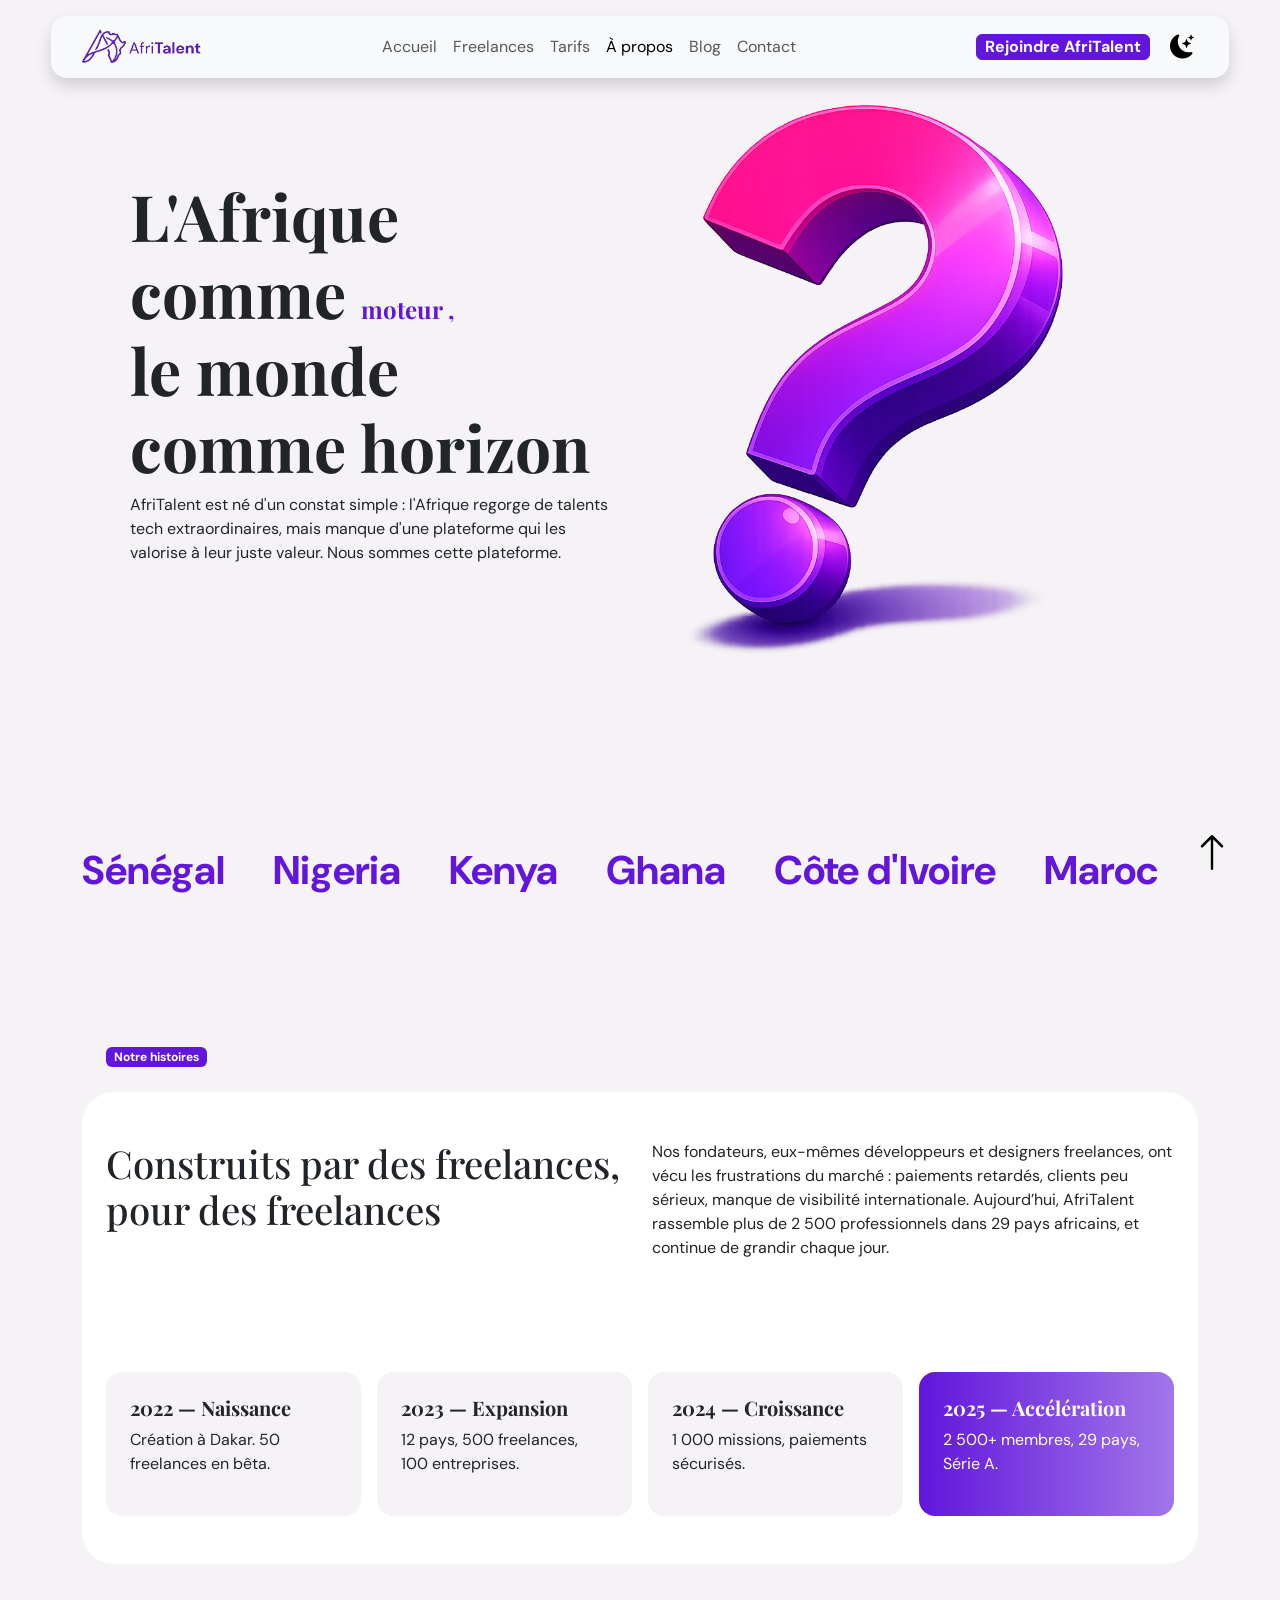
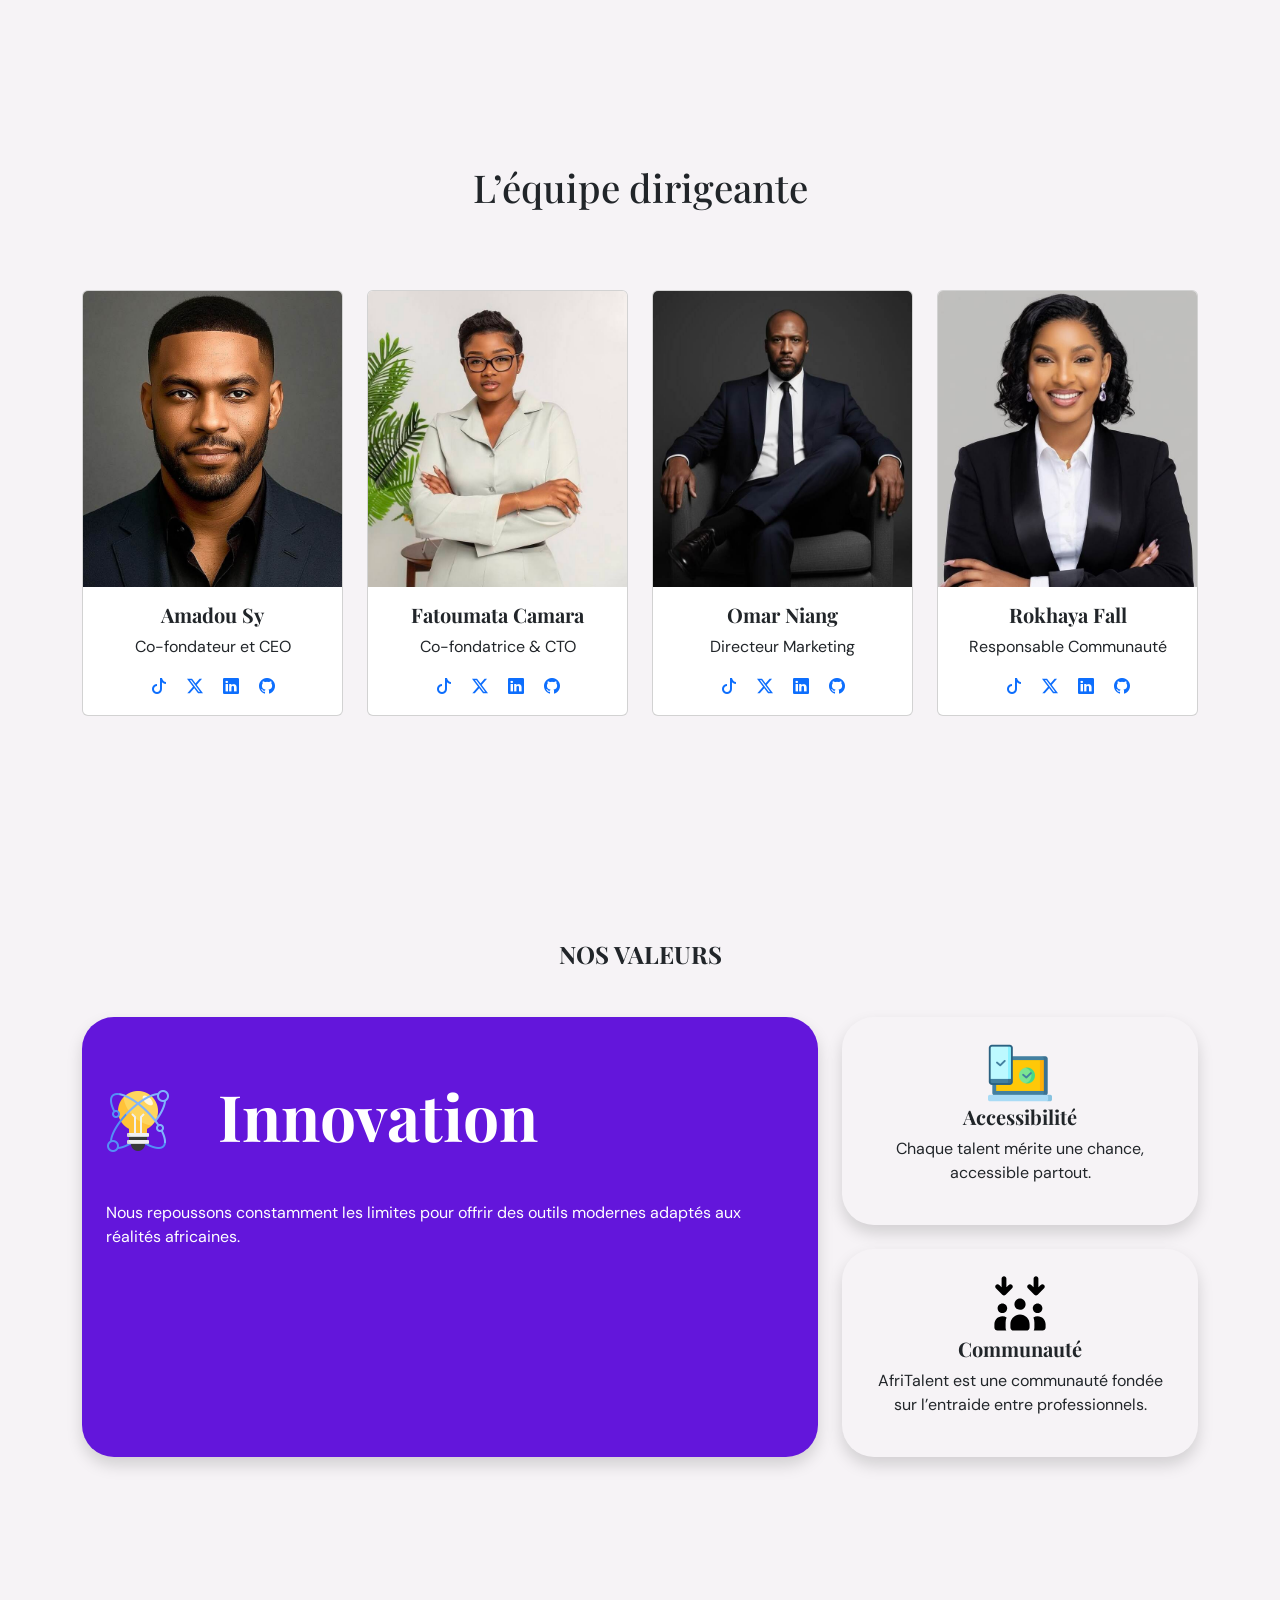
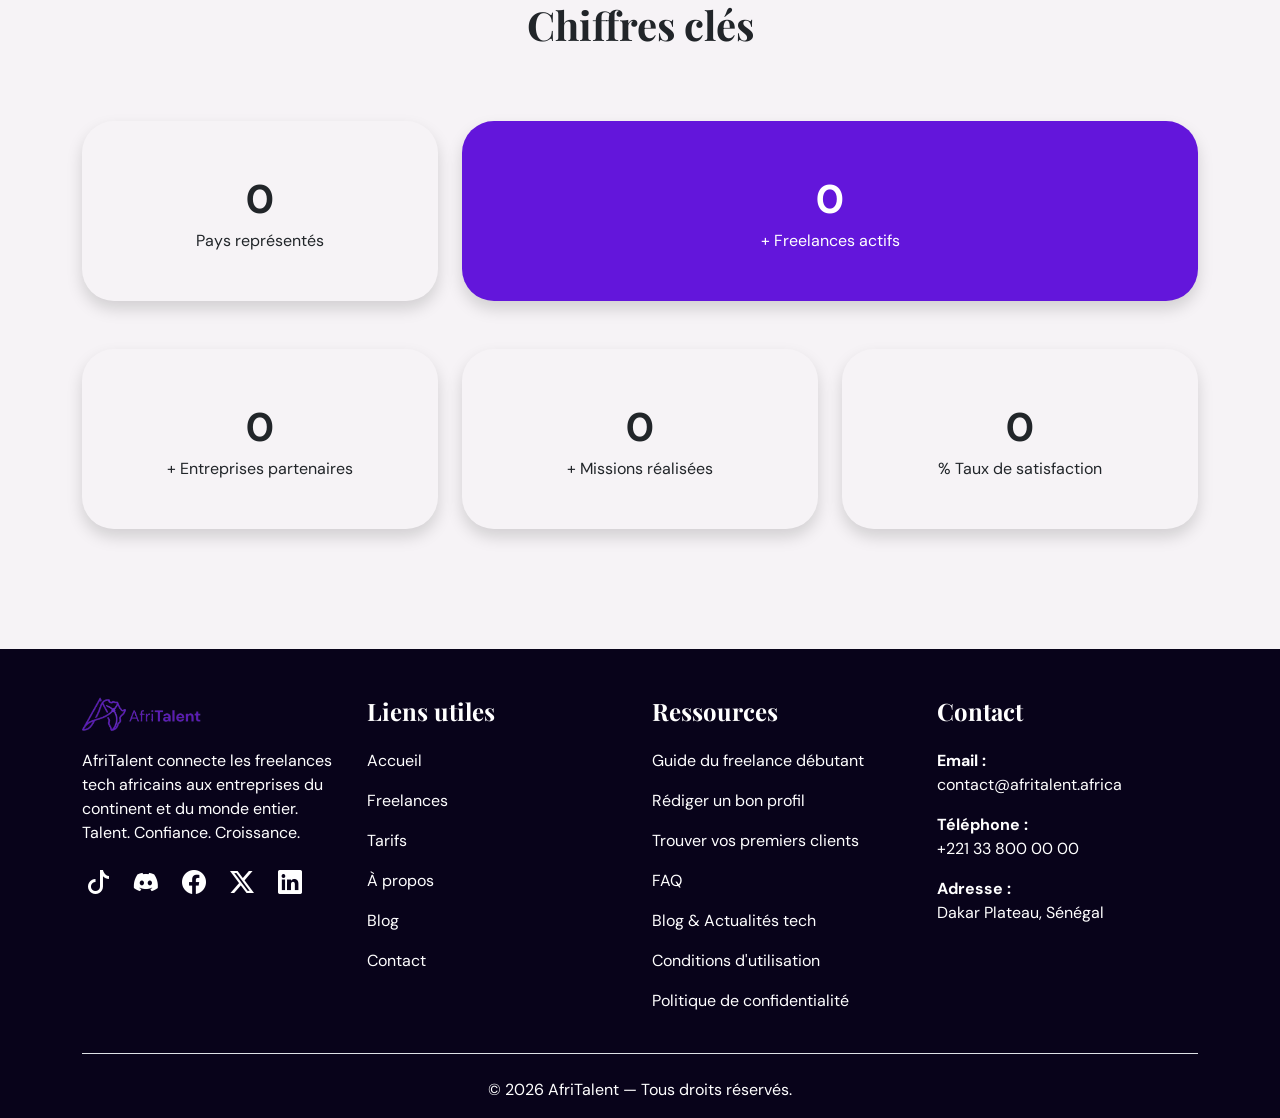
==== commit e6b71f84: "CSS : responsive design mobile et tablette, media queries" ====
--- a/about.html
+++ b/about.html
@@ -8,10 +8,11 @@
     <link rel="stylesheet" href="https://cdn.jsdelivr.net/npm/bootstrap@5.3.8/dist/css/bootstrap.min.css">
     <link rel="stylesheet" href="https://cdn.jsdelivr.net/npm/bootstrap-icons@1.13.1/font/bootstrap-icons.min.css">
     <link rel="stylesheet" href="css/style.css" type="text/css">
-    <link rel="icon" href="image/logo.png" type="image/png">
+    <link rel="icon" href="image/iconelogo.png" type="image/png">
 </head>
 
 <body>
+    <!-- ====header site avec menu navigation -->
     <header>
         <nav class="navbar navbar-expand-lg mt-3 shadow mx-auto navbar-light rounded-4 bg-light fixed-top ">
             <div class="container">
@@ -29,16 +30,17 @@
                 <div class="collapse navbar-collapse" id="navMenu">
                     <!-- lien de menu  -->
                     <ul class="navbar-nav mx-auto">
-                        <li class="nav-item"><a class="nav-link active" href="index.html">Accueil</a></li>
-                        <li class="nav-item"><a class="nav-link" href="freelances.html">Freelances</a></li>
+                        <li class="nav-item"><a class="nav-link" href="index.html">Accueil</a></li>
+                        <li class="nav-item"><a class="nav-link" href="freelances.html">Freelances</a>
+                        </li>
                         <li class="nav-item"><a class="nav-link" href="tarifs.html">Tarifs</a></li>
-                        <li class="nav-item"><a class="nav-link" href="#">À propos</a></li>
+                        <li class="nav-item"><a class="nav-link active" href="#">À propos</a></li>
                         <li class="nav-item"><a class="nav-link" href="blog.html">Blog</a></li>
                         <li class="nav-item"><a class="nav-link" href="contact.html">Contact</a></li>
                     </ul>
-                    <li class="nav-item rounded-2 btn-primary list-unstyled px-2 mx-3">
-                        <a class="nav-link text-white fw-bold text-dark" href="#">Rejoindre AfriTalent</a>
-                    </li>
+                    <div class="nav-item rounded-2 btn-primary list-unstyled px-2 mx-3">
+                        <a class="nav-link text-white fw-bold text-dark" target="_blank" href="auth.html">Rejoindre AfriTalent</a>
+                    </div>
                     <!-- bouton rejoindre et darkmod  -->
                     <button class="bg-transparent fs-4 px-1 border-0">
                         <i class="bi bi-moon-stars-fill"></i>
@@ -49,6 +51,7 @@
     </header>
 
     <main>
+        <!-- ===section hero ==== -->
         <section>
             <div class="container my-5">
                 <div class="row align-items-center px-5 g-5 my-5">
@@ -69,6 +72,7 @@
         </section>
 
         <section>
+            <!-- ===animation dans les pays  disponible ====-->
             <div class="container mat mab">
                 <div class="overflow-hidden">
                     <div class="pays d-flex gap-5 fw-bold text-primary fs-1 py-5">
@@ -107,6 +111,7 @@
         </section>
 
         <section>
+            <!-- ===histoire de afritalent ==== -->
             <div class="container">
                 <span class="badge bg-primary mx-4">Notre histoires</span>
                 <div class="bg-white mt-4 py-5 rounded-5">
@@ -128,6 +133,8 @@
                             </p>
                         </div>
                     </div>
+
+                    <!-- ====etape histoire=== -->
                     <div class="etap-histoire mx-4">
                         <div class="etap-hist p-4 rounded-4">
                             <h6 class="fs-5 fw-bold">2022 — Naissance</h6>
@@ -150,8 +157,9 @@
             </div>
         </section>
 
-        <section>
-            <div class="py-5">
+        <!---===section equipe sous forme de card === -->
+        <section>
+            <div class="py-5 mab">
                 <div class="container">
                     <div class="row g-4 mat">
                         <h2 class="text-center pb-5">L’équipe dirigeante</h2>
@@ -255,80 +263,80 @@
             </div>
         </section>
 
-        <section>
-            <div class="py-5 d-flex justify-content-center flex-column">
+        <!--===== valeur de afitenlent fait avec des bento ===== -->
+        <section>
+            <div class="py-5 d-flex justify-content-center flex-column mat mab">
                 <div class="container">
                     <h2 class="mb-5 text-center fw-bold fs-4">NOS VALEURS</h2>
-                    <div class="row g-4 justify-content-center my-4">
-                        <div class="col-12 col-md-6 col-lg-8 ">
-                            <div class="shadow bg-primary text-white rounded-5 valeur h-100 p-4">
-                                <div class="d-flex align-items-center gap-5">
-                                    <img class="py-5" src="image/idee.png" alt="Innovation">
-                                    <h5 class="fw-bold tittel">Innovation</h5>
-                                </div>
+
+                    <div class="bentoabout1">
+
+                        <div class="big-about shadow bg-primary text-white rounded-5 valeur p-4">
+                            <div class="d-flex align-items-center gap-5">
+                                <img class="py-5" src="image/idee.png" alt="Innovation">
+                                <h5 class="fw-bold tittel">Innovation</h5>
+                            </div>
+                            <p>
+                                Nous repoussons constamment les limites pour offrir des
+                                outils modernes adaptés aux réalités africaines.
+                            </p>
+                        </div>
+
+                        <div class="card-simple1">
+                            <div class="text-center shadow  rounded-5 valeur p-4">
+                                <img src="image/accessibilite.png" alt="Accessibilité">
+                                <h5 class="fw-bold">Accessibilité</h5>
                                 <p>
-                                    Nous repoussons constamment les limites pour offrir des
-                                    outils modernes adaptés aux réalités africaines.
+                                    Chaque talent mérite une chance, accessible partout.
                                 </p>
                             </div>
                         </div>
 
-                        <div class=" col-6 col-md-4 col-lg-4 d-flex flex-column">
-                            <div class="">
-                                <div class="text-center shadow  rounded-5 valeur h-100 p-4">
-                                    <img src="image/accessibilite.png" alt="Accessibilité">
-                                    <h5 class="fw-bold">Accessibilité</h5>
-                                    <p>
-                                        Chaque talent mérite une chance, accessible partout.
-
-                                    </p>
-                                </div>
-                            </div>
-
-                            <div class="mt-3">
-                                <div class="text-center shadow  rounded-5 valeur h-100 p-4">
-                                    <img src="image/arrows-down-to-people-solid-full (1).svg" alt="Communauté frelance">
-                                    <h5 class="fw-bold">Communauté</h5>
-                                    <p>
-                                        AfriTalent est une communauté fondée sur l’entraide entre professionnels.
-                                    </p>
-                                </div>
-                            </div>
-                        </div>
-                    </div>
-                </div>
-            </div>
-        </section>
-
-        <section>
+                        <div class="card-simple2">
+                            <div class="text-center shadow  rounded-5 valeur p-4">
+                                <img src="image/arrows-down-to-people-solid-full (1).svg" alt="Communauté frelance">
+                                <h5 class="fw-bold">Communauté</h5>
+                                <p>
+                                    AfriTalent est une communauté fondée sur l’entraide entre professionnels.
+                                </p>
+                            </div>
+                        </div>
+
+                    </div>
+                </div>
+            </div>
+        </section>
+
+        <section>
+            <!-- ====bento des chiffre de vafritalent ====== -->
             <div class="py5 mab">
                 <div class="container">
                     <h3 class="fs-1 fw-bold text-center my-5">Chiffres clés</h3>
                     <div class="row">
                         <div class="col-12 col-lg-4 col-md-4">
                             <div class="rounded-5 shadow my-4 d-flex py-5 flex-column align-items-center">
-                                <data class="fw-bold fs-1" value="2500">29</data>Pays représentés
+                                <data class="fw-bold fs-1" value="2500">0</data>Pays représentés
                             </div>
                         </div>
                         <div class="col-12 col-lg-8 col-md-8">
                             <div
                                 class="rounded-5 shadow my-4 bg-primary text-white d-flex py-5 flex-column align-items-center">
-                                <data class="fw-bold fs-1" value="2500">2 500</data>+ Freelances actifs
+                                <data class="fw-bold fs-1" value="2500">0</data>+ Freelances actifs
                             </div>
                         </div>
                         <div class="col-12 col-lg-4 col-md-6">
                             <div class="rounded-5 shadow my-4 d-flex py-5 flex-column align-items-center">
-                                <data class="fw-bold fs-1" value="800">800</data>+ Entreprises partenaires
+                                <data class="fw-bold fs-1" value="800">0</data>+ Entreprises partenaires
                             </div>
                         </div>
                         <div class="col-12 col-lg-4 col-md-6">
                             <div class="rounded-5 shadow my-4 d-flex py-5 flex-column align-items-center">
-                                <data class="fw-bold fs-1" value="12000">12 000</data>+ Missions réalisées
+                                <data class="fw-bold fs-1" value="12000">0</data>+ Missions réalisées
                             </div>
                         </div>
                         <div class="col-12 col-lg-4 col-md-6">
                             <div class="rounded-5 shadow my-4 py-5 d-flex flex-column align-items-center">
-                                <data class="fw-bold fs-1" value="99">99</data>% Taux de satisfaction
+                                <data class="fw-bold fs-1" value="99">0</data>% Taux de satisfaction
                             </div>
                         </div>
                     </div>
@@ -346,7 +354,6 @@
                     <div class="col-12 col-lg-3 col-md-4">
                         <a href="#" class="navbar-brand">
                             <img src="image/logo.png" alt="Afritalent">
-                            <!-- <span class="text-primary">AfriTalent</span> -->
                         </a>
                         <p class="my-3">
                             AfriTalent connecte les freelances tech africains aux entreprises
@@ -390,9 +397,9 @@
                         <ul class="list-unstyled animationfooter d-flex flex-column gap-3">
                             <li><a href="#" class="py-2">Guide du freelance débutant</a></li>
                             <li><a href="#" class="py-2">Rédiger un bon profil</a></li>
-                            <li><a href="#" class="py-2">Trouver vos premiers clients</a></li>
-                            <li><a href="#" class="py-2">FAQ</a></li>
-                            <li><a href="#" class="py-2">Blog & Actualités tech</a></li>
+                            <li><a href="freelances.html" class="py-2">Trouver vos premiers clients</a></li>
+                            <li><a href="index.html" class="py-2">FAQ</a></li>
+                            <li><a href="blog.html" class="py-2">Blog & Actualités tech</a></li>
                             <li><a href="#" class="py-2">Conditions d'utilisation</a></li>
                             <li><a href="#" class="py-5">Politique de confidentialité</a></li>
                         </ul>
--- a/css/style.css
+++ b/css/style.css
@@ -1,25 +1,23 @@
-/* @import url('https://fonts.googleapis.com/css2?family=DM+Serif+Display:ital@0;1&display=swap');
-@import url('https://fonts.googleapis.com/css2?family=Playfair+Display:ital,wght@0,400..900;1,400..900&display=swap'); */
+@import url('https://fonts.googleapis.com/css2?family=Playfair+Display:ital,wght@0,400..900;1,400..900&display=swap');
+/*titre*/
+@import url('https://fonts.googleapis.com/css2?family=DM+Sans:ital,opsz,wght@0,9..40,100..1000;1,9..40,100..1000&display=swap');
+
 :root {
-    --font-titel: 'DM Serif Display', serif;
-    --font-para: 'Playfair Display', serif;
-    /* --container-max: 1200px;
-    --content-max: 680px;
-    --btn-max: 480px; */
-    /* --primary:#6C5CE7 ; */
+    --font-titel: 'Playfair Display', serif;
+    --font-para: 'DM Sans', sans-serif;
     --primary: #6316DB;
-    --bs-primary-rgb:99, 22, 219;
-    --background:#F6F3F6;
-    /* #f2ecff */
-    --background-foot:#08031a;
-    --bs-background-rgb:242, 236, 255;
-    --primary-dark:#3B1C63;
-    --bs-primary-dark-rgb:59, 28, 99;
-    --white:#fff;
+    --bs-primary-rgb: 99, 22, 219;
+    --background: #F6F3F6;
+    --background-foot: #08031a;
+    --bs-background-rgb: 242, 236, 255;
+    --primary-dark: #3B1C63;
+    --bs-primary-dark-rgb: 59, 28, 99;
+    --white: #fff;
 }
 
 body {
     background-color: var(--background);
+    font-family: var(--font-para);
 }
 
 .tittel {
@@ -38,6 +36,11 @@
     background-color: var(--primary-dark);
     border: 1px solid var(--primary);
 }
+.btn-primary:active {
+    background-color: var(--primary) !important;
+    border: 1px solid var(--primary) !important;
+    color: var(--white) !important; 
+}
 
 /* bouton secondaire */
 .btn-outline-primary {
@@ -52,21 +55,161 @@
     border: 1px solid var(--primary);
 }
 
+.btn-outline-primary:active {
+    background-color: var(--primary) !important;
+    border: 1px solid var(--primary) !important;
+    color: var(--white) !important; 
+}
+
+.form-control:focus{
+    border: #3B1C63;
+    box-shadow: 0 0.25rem var(--primary);
+}
+
 /* couleur des icone  */
 .bg-prymary-icone {
     background-color: var(--background);
     color: var(--primary-dark);
 }
 
-/* index.html */
+* {
+    margin: 0;
+    padding: 0;
+    box-sizing: border-box;
+}
+
+h1,
+h2,
+h3,
+h4,
+h5,
+h6 {
+    font-family: var(--font-titel);
+}
+
+a {
+    text-decoration: none;
+}
+
+h1 {
+    font-size: clamp(2rem, 4.5vw, 4rem);
+}
+
+h2 {
+    font-size: clamp(1.5rem, 3vw, 3.5rem);
+}
+
+h3 {
+    font-size: clamp(1.6rem, 3.5vw, 2.5rem);
+}
+
+h4 {
+    font-size: clamp(1.3rem, 2.5vw, 2rem);
+}
+
+.navbar-brand img {
+    width: 120px;
+}
+
+.mat {
+    margin-top: 8rem;
+}
+
+.mab {
+    margin-bottom: 6rem;
+}
+
+/* Page d'acceuil*/
 .navbar {
     width: 92vw;
 }
 
 .imgprocess img {
     padding: 1rem 0;
-    width: 6vw;
-}
+    width: 70px;
+}
+.marq-aprv {
+    width: max-content;
+    animation: marque-index 8s linear infinite;
+}
+
+.marq-aprv img {
+    height: 20px;
+    object-fit: cover;
+    flex-shrink: 0;
+}
+
+@keyframes marque-index {
+    from {
+        transform: translateX(0);
+    }
+
+    to {
+        transform: translateX(-25%);
+    }
+
+}
+
+
+.bento-index {
+    display: grid;
+    grid-template-columns: repeat(4, 1fr);
+    gap: 1.5rem;
+
+    grid-template-areas:
+        "card1 card1 card1 card1"
+        "card2 card2 card4 card4"
+        "card3 card3 card4 card4"
+    ;
+}
+
+.card1 {
+    grid-area: card1;
+}
+
+.card2 {
+    grid-area: card2;
+}
+
+.card3 {
+    grid-area: card3;
+}
+
+.card4 {
+    grid-area: card4;
+}
+
+@media (320px <=width <=480px) {
+    .bento-index {
+        display: grid;
+        grid-template-columns: 1fr;
+        gap: 1.5rem;
+
+        grid-template-areas:
+            "card1"
+            "card2"
+            "card3"
+            "card4"
+        ;
+    }
+}
+
+@media (min-width : 481px) and (max-width : 1024px) {
+
+    .bento-index {
+        display: grid;
+        grid-template-columns: 1fr 1fr;
+        gap: 1.5rem;
+
+        grid-template-areas:
+            "card1 card2"
+            "card1 card2 "
+            "card3 card3"
+            "card4 card4"
+        ;
+    }
+}
+
 
 .categorie img {
     width: 5vw;
@@ -76,10 +219,6 @@
     cursor: pointer;
     transform: translateY(-10px);
     box-shadow: 0 0 2px var(--primary-dark);
-}
-
-.avis::-webkit-scrollbar {
-    display: none;
 }
 
 .iconefonct {
@@ -104,26 +243,6 @@
     height: 70vh;
 }
 
-* {
-    margin: 0;
-    padding: 0;
-    box-sizing: border-box;
-}
-
-h1,
-h2,
-h3,
-h4,
-h5,
-h6 {
-    /* font-family: var(--font-titel); */
-}
-
-.container {
-    max-width: var(--container-max);
-    margin: 0 auto;
-}
-
 .content {
     max-width: var(--content-max);
     margin: 0 auto;
@@ -133,38 +252,6 @@
     max-width: var(--btn-max);
 }
 
-a {
-    text-decoration: none;
-}
-
-h1 {
-    font-size: clamp(2rem, 4.5vw, 4rem);
-}
-
-h2 {
-    font-size: clamp(1.5rem, 3vw, 3.5rem);
-}
-
-h3 {
-    font-size: clamp(1.6rem, 3.5vw, 2.5rem);
-}
-
-h4 {
-    font-size: clamp(1.3rem, 2.5vw, 2rem);
-}
-
-.navbar-brand img {
-    width: 8vw;
-}
-
-.mat {
-    margin-top: 8rem;
-}
-
-.mab {
-    margin-bottom: 6rem;
-}
-
 
 /* animation */
 .process {
@@ -185,9 +272,6 @@
 }
 
 /* ====page frellence==== */
-.homfrellence img{
-    height: 60vh;
-}
 .recherche::-webkit-scrollbar {
     display: none;
 }
@@ -199,9 +283,10 @@
 .freelancepersonne p {
     font-size: .8rem;
 }
+
 .freelance-avatar {
-    width: 2vw;
-    height: 2vw;
+    width: 35px;
+    height: 35px;
     object-fit: cover;
 }
 
@@ -212,6 +297,7 @@
 .verifiez {
     font-size: .8rem;
 }
+
 
 /* ===Tarif ==== */
 .tarifpopulaire {
@@ -221,7 +307,6 @@
 .accordion-button {
     background-color: var(--white);
     border: 1px solid var(--bs-primary);
-
 }
 
 .accordion-button:focus {
@@ -230,7 +315,7 @@
 
 .accordion-button:not(.collapsed) {
     background-color: var(--white);
-    /* background: linear-gradient(to bottom, #8b46f909, #b180ff6c); */
+    /* selection des btn accordion qui ne sont pas ferme */
 }
 
 /* ===about ==== */
@@ -238,6 +323,63 @@
     width: 30vw;
 }
 
+
+
+.bentoabout1 {
+    display: grid;
+    grid-template-columns: repeat(3, 1fr);
+    gap: 1.5rem;
+
+    grid-template-areas:
+        "big-about  big-about card-simple1"
+        "big-about  big-about card-simple2"
+    ;
+}
+
+.big-about {
+    grid-area: big-about;
+}
+
+.card-simple1 {
+    grid-area: card-simple1;
+}
+
+.card-simple2 {
+    grid-area: card-simple2;
+}
+
+
+@media (320px <=width <=480px) {
+    .bentoabout1 {
+        display: grid;
+        grid-template-columns: 1fr;
+        gap: 1.5rem;
+
+        grid-template-areas:
+            "big-about"
+            "card-simple1"
+            "card-simple2"
+        ;
+    }
+}
+
+@media (min-width : 481px) and (max-width : 1024px) {
+
+    .bentoabout1 {
+        display: grid;
+        grid-template-columns: repeat(2, 1fr);
+        gap: 1.5rem;
+
+        grid-template-areas:
+            "big-about big-about"
+            "card-simple1 card-simple2"
+
+        ;
+    }
+}
+
+
+/* animation avec bande defillant  */
 .pays {
     animation: marquee 15s linear infinite;
 }
@@ -258,9 +400,10 @@
     gap: 1rem;
 }
 
-.etap-hist{
+.etap-hist {
     background-color: var(--background);
 }
+
 .histoire2025 {
     background: linear-gradient(to right, #6116db, #6116db96);
 }
@@ -277,6 +420,7 @@
         font-size: 2.5rem;
     }
 }
+
 @media (min-width : 481px) and (max-width : 1024px) {
     .etap-histoire {
         display: grid;
@@ -291,22 +435,63 @@
 
 }
 
+/* ====blog=== */
+
+.bloghome {
+    background: linear-gradient(to bottom, rgba(0, 0, 0, 0.7), rgba(0, 0, 0, 0.7)), url('../image/blog.jpg');
+    height: 100vh;
+}
+
+.articleentete {
+    background-color: var(--primary);
+    height: 20vh;
+}
+
+.pink {
+    color: var(--bs-danger);
+}
+
+.article:hover {
+    transform: translateY(-10px);
+}
+
+.lienartical,
+.article {
+    transition: 0.3s ease;
+}
+
+.lienartical:hover {
+    text-decoration: underline;
+}
+
 /* ===contact=== */
 .ifa {
     width: 100%;
     height: 100%;
 }
 
+
+/* =========page Authentification============ */
+.auth img{
+    height: 20px;
+}
+
 /* footer */
-footer{
+footer {
     background-color: var(--background-foot);
 }
-footer p , footer a,footer address , footer span{
+
+footer p,
+footer a,
+footer address,
+footer span {
     color: #fff;
 }
-footer h5{
+
+footer h5 {
     color: #fff;
 }
+
 .animationfooter a {
     transition: 0.3s ease;
 }
@@ -323,55 +508,12 @@
 .liensociale a:hover {
     background-color: #ffffff54;
 }
-/* ====blog=== */
-
-.bloghome {
-    background: linear-gradient(to bottom, rgba(0, 0, 0, 0.7), rgba(0, 0, 0, 0.7)), url('../image/blog.jpg');
-    height: 100vh;
-}
-
-.articleentete {
-    background-color:var(--primary);
-    height: 20vh;
-}
-.pink {
-    color: var(--bs-danger);
-}
-
-.article:hover {
-    transform: translateY(-10px);
-}
-
-.lienartical,
-.article {
-    transition: 0.3s ease;
-}
-
-.lienartical:hover {
-    text-decoration: underline;
-}
-
-
-
-
-
-
-
-
-
-
-/* .bodyfreelance a {
-    font-size: .8em;
-    transition: 0.3s ease;
-}
-
-.bodyfreelance a:hover {
-    text-decoration: underline;
-} */
-/* body{
-    background-color: if(
-        media(width <= 1000px): #000;
-        media(width <= 500px): red;
-        else:blue;
-    )
-} */+
+.bento {
+    display: grid;
+    grid-template-columns: repeat(auto-fit, minmax(250px, 1fr));
+    grid-auto-rows: 180px;
+    gap: 1.2rem;
+}
+
+
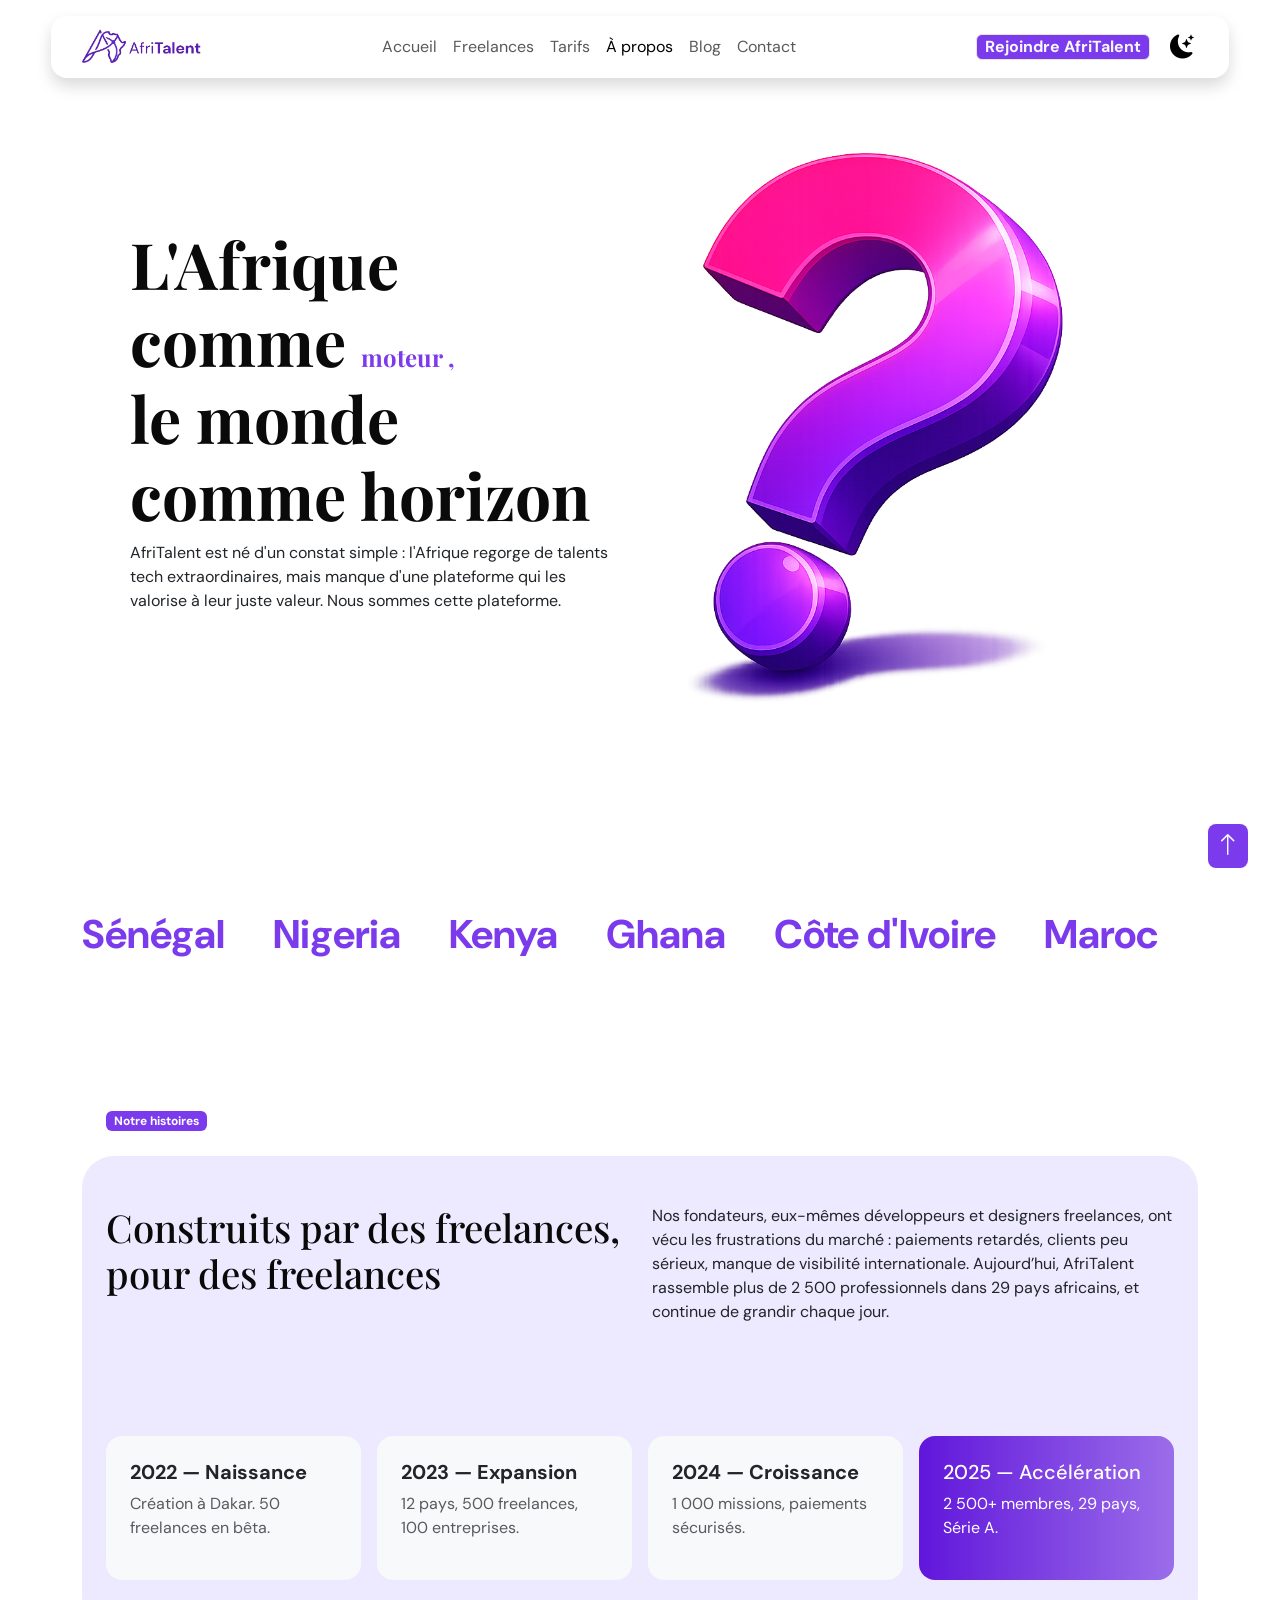
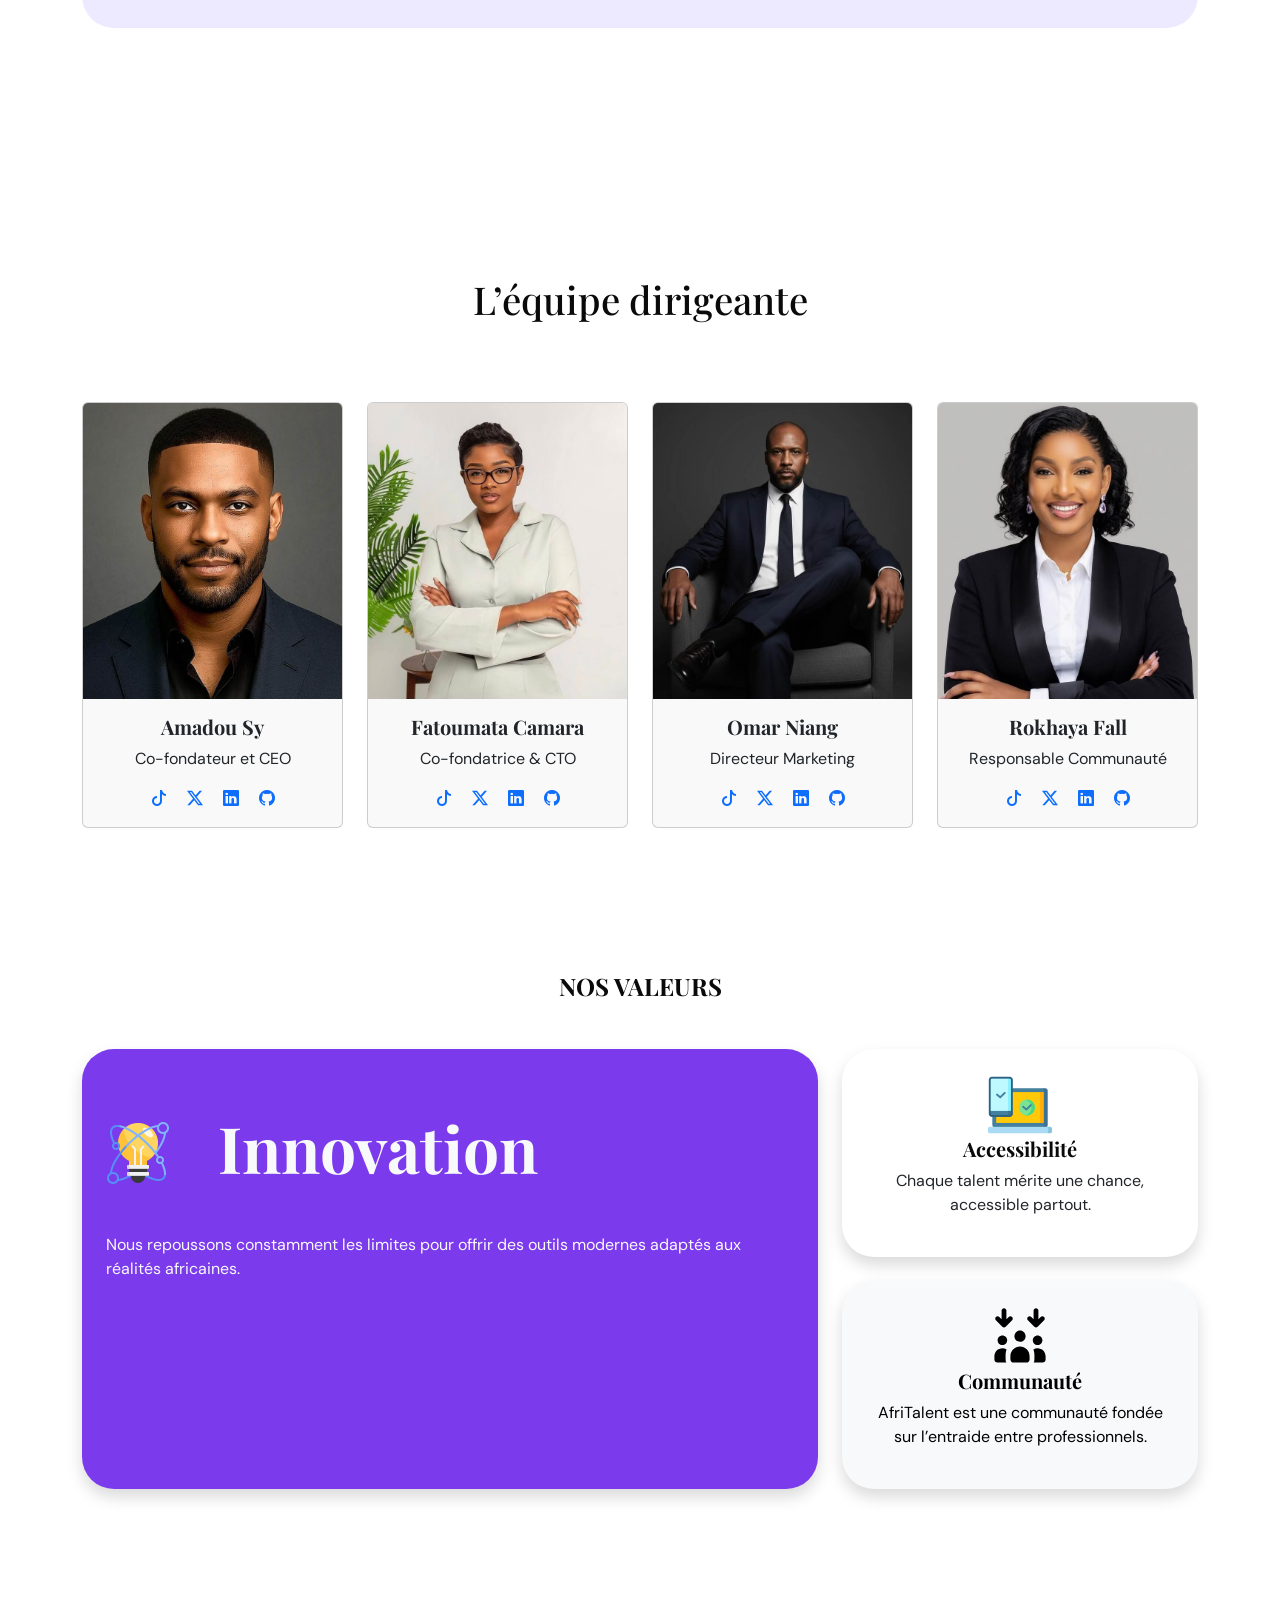
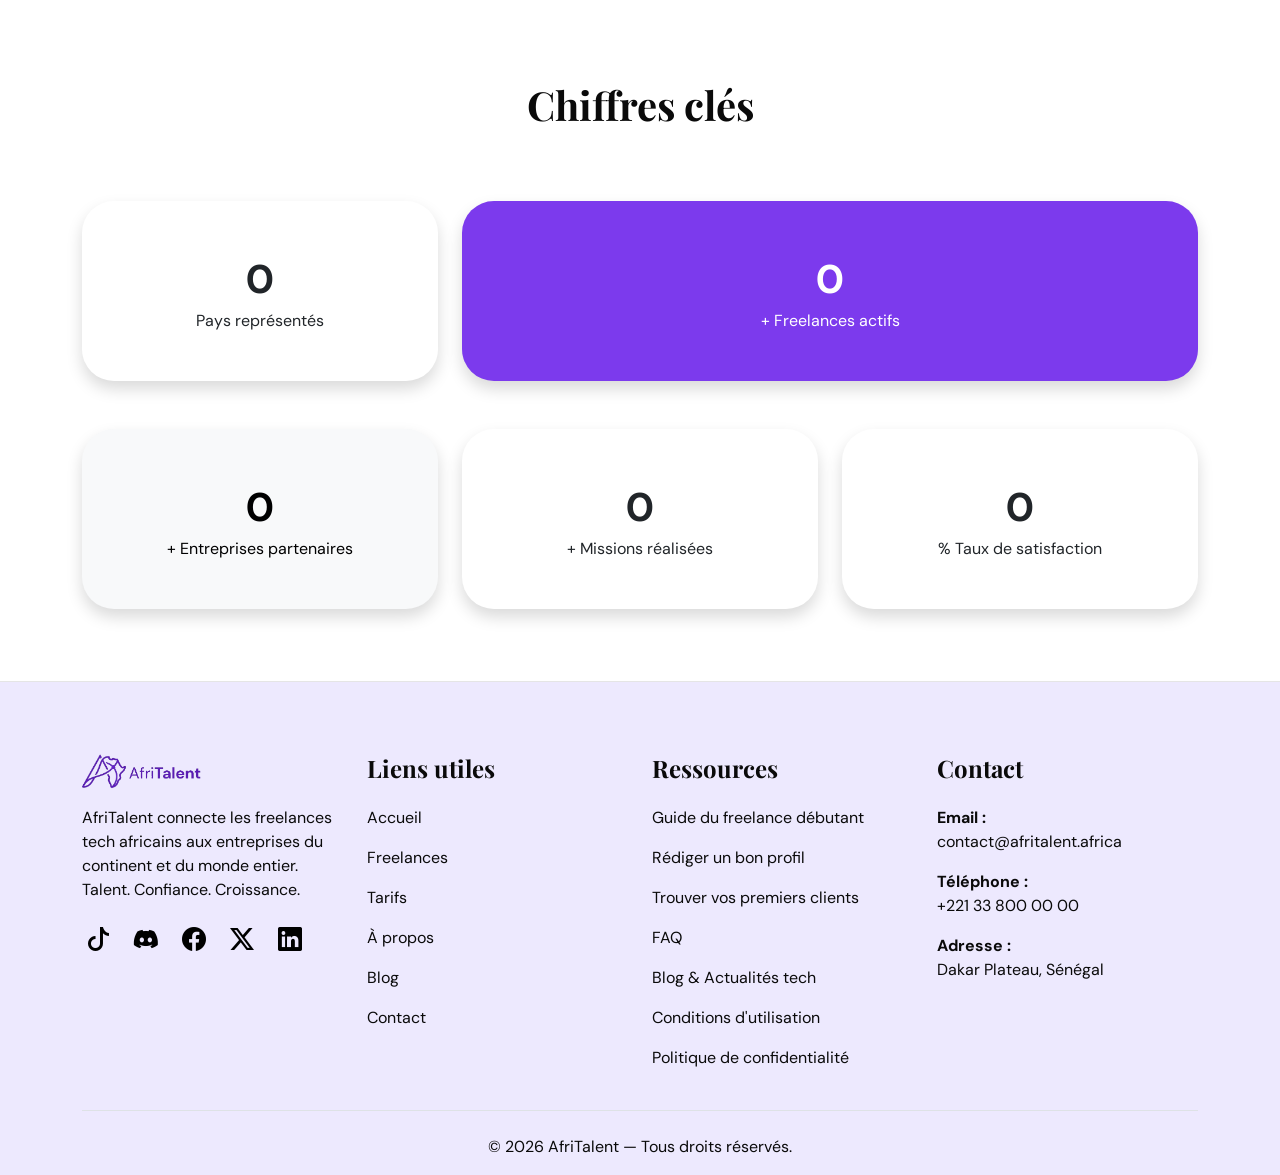
==== commit 4cd09081: "Message : JS : dark mode avec localStorage, navbar dynamique au scroll" ====
--- a/about.html
+++ b/about.html
@@ -12,9 +12,12 @@
 </head>
 
 <body>
-    <!-- ====header site avec menu navigation -->
+    <!--=================================
+     ====header site avec menu navigation
+     ==================================== -->
     <header>
-        <nav class="navbar navbar-expand-lg mt-3 shadow mx-auto navbar-light rounded-4 bg-light fixed-top ">
+        <nav id="navbar"
+            class="navbar navbar-expand-lg mt-3 shadow mx-auto navbar-light rounded-4 menu-glace fixed-top">
             <div class="container">
                 <!-- logo  -->
                 <a class="navbar-brand" href="index.html">
@@ -39,10 +42,11 @@
                         <li class="nav-item"><a class="nav-link" href="contact.html">Contact</a></li>
                     </ul>
                     <div class="nav-item rounded-2 btn-primary list-unstyled px-2 mx-3">
-                        <a class="nav-link text-white fw-bold text-dark" target="_blank" href="auth.html">Rejoindre AfriTalent</a>
+                        <a class="nav-link text-secondary fs-6 text-light" target="_blank" href="auth.html">Rejoindre
+                            AfriTalent</a>
                     </div>
                     <!-- bouton rejoindre et darkmod  -->
-                    <button class="bg-transparent fs-4 px-1 border-0">
+                    <button id="darkmod" class="bg-transparent fs-4 px-1 border-0">
                         <i class="bi bi-moon-stars-fill"></i>
                     </button>
                 </div>
@@ -51,7 +55,9 @@
     </header>
 
     <main>
-        <!-- ===section hero ==== -->
+        <!-- =========================
+         section hero 
+         ============================= -->
         <section>
             <div class="container my-5">
                 <div class="row align-items-center px-5 g-5 my-5">
@@ -72,8 +78,10 @@
         </section>
 
         <section>
-            <!-- ===animation dans les pays  disponible ====-->
-            <div class="container mat mab">
+            <!-- ==============================
+             animation dans les pays  disponible 
+             ==================================-->
+            <div class="container">
                 <div class="overflow-hidden">
                     <div class="pays d-flex gap-5 fw-bold text-primary fs-1 py-5">
                         <span>Sénégal</span>
@@ -111,10 +119,12 @@
         </section>
 
         <section>
-            <!-- ===histoire de afritalent ==== -->
+            <!-- =========================
+             histoire de afritalent 
+             ============================= -->
             <div class="container">
                 <span class="badge bg-primary mx-4">Notre histoires</span>
-                <div class="bg-white mt-4 py-5 rounded-5">
+                <div class="service mt-4 py-5 rounded-5">
                     <div class="row mab px-4">
                         <div class="col-12 col-lg-6 col-md-6">
                             <h2>Construits par
@@ -136,20 +146,20 @@
 
                     <!-- ====etape histoire=== -->
                     <div class="etap-histoire mx-4">
-                        <div class="etap-hist p-4 rounded-4">
-                            <h6 class="fs-5 fw-bold">2022 — Naissance</h6>
-                            <p>Création à Dakar. 50 freelances en bêta.</p>
-                        </div>
-                        <div class="etap-hist p-4 rounded-4">
-                            <h6 class="fs-5 fw-bold">2023 — Expansion</h6>
-                            <p>12 pays, 500 freelances, 100 entreprises.</p>
-                        </div>
-                        <div class="etap-hist p-4 rounded-4">
-                            <h6 class="fs-5 fw-bold">2024 — Croissance</h6>
-                            <p>1 000 missions, paiements sécurisés.</p>
-                        </div>
-                        <div class="p-4 text-white rounded-4 histoire2025">
-                            <h6 class="fs-5 fw-bold">2025 — Accélération</h6>
+                        <div class="etap-hist p-4 rounded-4 bg-light">
+                            <h6 class="fs-5 fw-bold text-dark">2022 — Naissance</h6>
+                            <p class="text-muted">Création à Dakar. 50 freelances en bêta.</p>
+                        </div>
+                        <div class="etap-hist p-4 rounded-4 bg-light">
+                            <h6 class="fs-5 fw-bold text-dark">2023 — Expansion</h6>
+                            <p class="text-muted">12 pays, 500 freelances, 100 entreprises.</p>
+                        </div>
+                        <div class="etap-hist p-4 rounded-4 bg-light">
+                            <h6 class="fs-5 fw-bold text-dark">2024 — Croissance</h6>
+                            <p class="text-muted">1 000 missions, paiements sécurisés.</p>
+                        </div>
+                        <div class="p-4 text-white rounded-4  histoire2025">
+                            <h6 class="fs-5 fw-bolds">2025 — Accélération</h6>
                             <p>2 500+ membres, 29 pays, Série A.</p>
                         </div>
                     </div>
@@ -157,14 +167,16 @@
             </div>
         </section>
 
-        <!---===section equipe sous forme de card === -->
-        <section>
-            <div class="py-5 mab">
+        <!---==================================
+        section equipe sous forme de card 
+        ======================================= -->
+        <section>
+            <div class="">
                 <div class="container">
                     <div class="row g-4 mat">
                         <h2 class="text-center pb-5">L’équipe dirigeante</h2>
                         <div class="col-12 col-lg-3 col-md-6">
-                            <div class="card">
+                            <div class="card cardInServ">
                                 <img class="card-img-top" src="image/avis (5).jpg" alt="Amadou Sy Co-fondateur & CEO">
                                 <div class="card-body justify-content-center d-flex flex-column align-items-center">
                                     <h5 class="fw-bold card-title">Amadou Sy</h5>
@@ -188,7 +200,7 @@
                         </div>
 
                         <div class="col-12 col-lg-3 col-md-4">
-                            <div class="card">
+                            <div class="card cardInServ">
                                 <img class="card-img-top" src="image/avis (1).jpg" alt="Amadou Sy Co-fondateur & CEO">
                                 <div class="card-body justify-content-center d-flex flex-column align-items-center">
                                     <h5 class="fw-bold card-title">Fatoumata Camara</h5>
@@ -212,7 +224,7 @@
                         </div>
 
                         <div class="col-12 col-lg-3 col-md-4">
-                            <div class="card">
+                            <div class="card cardInServ">
                                 <img class="card-img-top" src="image/avis (6).jpg" alt="Amadou Sy Co-fondateur & CEO">
                                 <div class="card-body justify-content-center d-flex flex-column align-items-center">
                                     <h5 class="fw-bold card-title">Omar Niang</h5>
@@ -236,7 +248,7 @@
                         </div>
 
                         <div class="col-12 col-lg-3 col-md-4">
-                            <div class="card">
+                            <div class="card cardInServ">
                                 <img class="card-img-top" src="image/avis (3).jpg" alt="Amadou Sy Co-fondateur & CEO">
                                 <div class="card-body justify-content-center d-flex flex-column align-items-center">
                                     <h5 class="fw-bold card-title">Rokhaya Fall</h5>
@@ -263,9 +275,11 @@
             </div>
         </section>
 
-        <!--===== valeur de afitenlent fait avec des bento ===== -->
-        <section>
-            <div class="py-5 d-flex justify-content-center flex-column mat mab">
+        <!--=======================================
+         valeur de afitenlent fait avec des bento 
+         ===================================== -->
+        <section>
+            <div class="py-5 d-flex justify-content-center flex-column">
                 <div class="container">
                     <h2 class="mb-5 text-center fw-bold fs-4">NOS VALEURS</h2>
 
@@ -274,16 +288,16 @@
                         <div class="big-about shadow bg-primary text-white rounded-5 valeur p-4">
                             <div class="d-flex align-items-center gap-5">
                                 <img class="py-5" src="image/idee.png" alt="Innovation">
-                                <h5 class="fw-bold tittel">Innovation</h5>
-                            </div>
-                            <p>
+                                <h5 class="fw-bold tittel text-light">Innovation</h5>
+                            </div>
+                            <p class="text-light">
                                 Nous repoussons constamment les limites pour offrir des
                                 outils modernes adaptés aux réalités africaines.
                             </p>
                         </div>
 
                         <div class="card-simple1">
-                            <div class="text-center shadow  rounded-5 valeur p-4">
+                            <div class="text-center shadow  rounded-5 valeur p-4 cardInServ">
                                 <img src="image/accessibilite.png" alt="Accessibilité">
                                 <h5 class="fw-bold">Accessibilité</h5>
                                 <p>
@@ -293,10 +307,10 @@
                         </div>
 
                         <div class="card-simple2">
-                            <div class="text-center shadow  rounded-5 valeur p-4">
+                            <div class="text-center shadow  rounded-5 valeur p-4 bg-light">
                                 <img src="image/arrows-down-to-people-solid-full (1).svg" alt="Communauté frelance">
-                                <h5 class="fw-bold">Communauté</h5>
-                                <p>
+                                <h5 class="fw-bold text-black">Communauté</h5>
+                                <p class="text-black">
                                     AfriTalent est une communauté fondée sur l’entraide entre professionnels.
                                 </p>
                             </div>
@@ -309,12 +323,12 @@
 
         <section>
             <!-- ====bento des chiffre de vafritalent ====== -->
-            <div class="py5 mab">
+            <div class="">
                 <div class="container">
                     <h3 class="fs-1 fw-bold text-center my-5">Chiffres clés</h3>
                     <div class="row">
                         <div class="col-12 col-lg-4 col-md-4">
-                            <div class="rounded-5 shadow my-4 d-flex py-5 flex-column align-items-center">
+                            <div class="rounded-5 shadow my-4 d-flex py-5 flex-column align-items-center cardInServ">
                                 <data class="fw-bold fs-1" value="2500">0</data>Pays représentés
                             </div>
                         </div>
@@ -325,17 +339,18 @@
                             </div>
                         </div>
                         <div class="col-12 col-lg-4 col-md-6">
-                            <div class="rounded-5 shadow my-4 d-flex py-5 flex-column align-items-center">
-                                <data class="fw-bold fs-1" value="800">0</data>+ Entreprises partenaires
+                            <div
+                                class="rounded-5 shadow my-4 d-flex py-5 flex-column align-items-center bg-light text-black">
+                                <data class="fw-bold fs-1 text-black" value="800">0</data>+ Entreprises partenaires
                             </div>
                         </div>
                         <div class="col-12 col-lg-4 col-md-6">
-                            <div class="rounded-5 shadow my-4 d-flex py-5 flex-column align-items-center">
+                            <div class="rounded-5 shadow my-4 d-flex py-5 flex-column align-items-center cardInServ">
                                 <data class="fw-bold fs-1" value="12000">0</data>+ Missions réalisées
                             </div>
                         </div>
                         <div class="col-12 col-lg-4 col-md-6">
-                            <div class="rounded-5 shadow my-4 py-5 d-flex flex-column align-items-center">
+                            <div class="rounded-5 shadow my-4 py-5 d-flex flex-column align-items-center cardInServ">
                                 <data class="fw-bold fs-1" value="99">0</data>% Taux de satisfaction
                             </div>
                         </div>
@@ -360,20 +375,20 @@
                             du continent et du monde entier. Talent. Confiance. Croissance.
                         </p>
                         <div class="d-flex gap-3 liensociale">
-                            <a href="#" class="fs-4 p-1 rounded-circle text-white">
-                                <i class="bi bi-tiktok"></i>
+                            <a href="#" class="fs-4 p-1 rounded-circle text-secondary">
+                                <i class="bi bi-tiktok text-black"></i>
                             </a>
-                            <a href="#" class="fs-4 p-1 rounded-circle text-white">
-                                <i class="bi bi-discord"></i>
+                            <a href="#" class="fs-4 p-1 rounded-circle text-secondary">
+                                <i class="bi bi-discord text-black"></i>
                             </a>
-                            <a href="#" class="fs-4 p-1 rounded-circle text-white">
-                                <i class="bi bi-facebook"></i>
+                            <a href="#" class="fs-4 p-1 rounded-circle text-secondary">
+                                <i class="bi bi-facebook text-black"></i>
                             </a>
-                            <a href="#" class="fs-4 p-1 rounded-circle text-white">
-                                <i class="bi bi-twitter-x"></i>
+                            <a href="#" class="fs-4 p-1 rounded-circle text-secondary">
+                                <i class="bi bi-twitter-x text-black"></i>
                             </a>
-                            <a href="#" class="fs-4 p-1 rounded-circle text-white">
-                                <i class="bi bi-linkedin"></i>
+                            <a href="#" class="fs-4 p-1 rounded-circle text-secondary">
+                                <i class="bi bi-linkedin text-black"></i>
                             </a>
                         </div>
                     </div>
@@ -424,14 +439,15 @@
         </div>
     </footer>
     <div class="fixed-bottom d-flex">
-        <!-- <button class="ms-auto bg-transparent fs-1 border-0 fw-bold "> -->
-        <a class="ms-auto bg-transparent fs-1 border-0 fw-bold mx-5 my-3 text-black " href="#"><i
-                class="bi bi-arrow-up"></i></a>
-        <!-- </button> -->
+        <button id="btnRemonte" class="ms-auto fs-4 px-2 py-1 bg-primary text-light rounded-3 border-0 fw-bold "><i
+                class="bi bi-arrow-up"></i>
+        </button>
     </div>
+    
     <script src="https://cdn.jsdelivr.net/npm/bootstrap@5.3.8/dist/js/bootstrap.bundle.min.js"
         integrity="sha384-FKyoEForCGlyvwx9Hj09JcYn3nv7wiPVlz7YYwJrWVcXK/BmnVDxM+D2scQbITxI"
         crossorigin="anonymous"></script>
+    <script src="js/main.js"></script>
 </body>
 
 </html>
--- a/css/style.css
+++ b/css/style.css
@@ -1,89 +1,212 @@
 @import url('https://fonts.googleapis.com/css2?family=Playfair+Display:ital,wght@0,400..900;1,400..900&display=swap');
-/*titre*/
 @import url('https://fonts.googleapis.com/css2?family=DM+Sans:ital,opsz,wght@0,9..40,100..1000;1,9..40,100..1000&display=swap');
 
-:root {
-    --font-titel: 'Playfair Display', serif;
-    --font-para: 'DM Sans', sans-serif;
-    --primary: #6316DB;
-    --bs-primary-rgb: 99, 22, 219;
-    --background: #F6F3F6;
-    --background-foot: #08031a;
-    --bs-background-rgb: 242, 236, 255;
-    --primary-dark: #3B1C63;
-    --bs-primary-dark-rgb: 59, 28, 99;
-    --white: #fff;
-}
-
-body {
-    background-color: var(--background);
-    font-family: var(--font-para);
-}
-
-.tittel {
-    font-size: 4em;
-}
-
-/* bouton principale */
-.btn-primary {
-    background-color: var(--primary);
-    color: var(--white);
-    border: 1px solid var(--primary);
-    transition: 0.3s ease;
-}
-
-.btn-primary:hover {
-    background-color: var(--primary-dark);
-    border: 1px solid var(--primary);
-}
-.btn-primary:active {
-    background-color: var(--primary) !important;
-    border: 1px solid var(--primary) !important;
-    color: var(--white) !important; 
-}
-
-/* bouton secondaire */
-.btn-outline-primary {
-    background-color: transparent;
-    color: var(--text);
-    border: 1px solid var(--primary);
-    transition: 0.3s ease;
-}
-
-.btn-outline-primary:hover {
-    background-color: var(--primary-dark);
-    border: 1px solid var(--primary);
-}
-
-.btn-outline-primary:active {
-    background-color: var(--primary) !important;
-    border: 1px solid var(--primary) !important;
-    color: var(--white) !important; 
-}
-
-.form-control:focus{
-    border: #3B1C63;
-    box-shadow: 0 0.25rem var(--primary);
-}
-
-/* couleur des icone  */
-.bg-prymary-icone {
-    background-color: var(--background);
-    color: var(--primary-dark);
-}
-
+/* ==============================
+    afritalent css 
+============================== */
+
+/* ----initialisation---- */
 * {
     margin: 0;
     padding: 0;
     box-sizing: border-box;
 }
 
+html {
+    scroll-behavior: smooth;
+}
+
+/*  ==================
+        variable
+    ================== */
+:root {
+    /* ---police--- */
+    --font-titel: 'Playfair Display', serif;
+    --font-para: 'DM Sans', sans-serif;
+
+    /*---------------------
+            couleur 
+    -----------------------*/
+
+    --primary: #7c3aed;
+    --bs-primary-rgb: 124, 58, 237;
+
+    --bg-span-out: #ede9fe;
+    --bg-span-out-rgb: 237, 233, 254;
+
+    --bg: #ffffff;
+    --bs-bg-rgb: 255, 255, 255;
+
+    --card: #f9f9f9;
+    --card-rgb: 249, 249, 249;
+
+    --border: #e5e5e5;
+    /* --bs-success-rgb: 229, 229, 229; */
+
+    --text: #0a0a0a;
+
+    --text-muted: #737373;
+    --text-muted-rgb: 115, 115, 115;
+
+    --primary-dark: #a78bfa;
+}
+
+/* ======================
+    dark mod 
+========================= */
+
+body.dark {
+    --primary-dark: #a78bfa;
+
+    --bg-dark: #171717;
+
+    --card-dark: #1f1f1f;
+
+    --border: #2a2a2a;
+
+    --card-dark: #1f1f1f;
+
+    --text-dark: #f5f5f5;
+
+    --bs-navbar-bg: var(--bg-dark);
+
+    --text-muted: #a3a3a3;
+
+    background-color: var(--bg-dark);
+
+    color: var(--text-dark);
+
+}
+
+.navbar {
+    background: rgba(255, 255, 255, 0.2);
+    backdrop-filter: blur(20px);
+    transition: 0.3s ease;
+}
+
+body.dark .navbar {
+    background: transparent;
+    border: 1px solid var(--border);
+}
+
+body.dark h1,
+body.dark h2,
+body.dark h3,
+body.dark h4,
+body.dark h5 {
+    color: var(--text-dark);
+}
+
+body.dark p,
+body.dark span,
+body.dark a {
+    color: var(--text-muted);
+}
+
+body.dark footer,
+body.dark .service {
+    background-color: var(--card-dark);
+}
+
+
+body.dark .cardInServ {
+    background-color: var(--border);
+}
+
+body.dark .search {
+    background-color: var(--border);
+}
+
+body.dark .txtSpan {
+    background-color: var(--card);
+    color: var(--bg-dark);
+}
+
+body.dark .bg-free {
+    background: transparent;
+    color: var(--bg);
+}
+
+/* ==================================
+    animation de scrollY 
+====================================*/
+
+.navbar.scrollNavabar {
+    width: 88vw;
+    box-shadow: 0 0 200px var(--primary);
+}
+
+.card {
+    background: var(--card);
+}
+
+body {
+    background-color: var(--bg);
+    font-family: var(--font-para);
+    transition: all 0.3s ease;
+}
+
+.tittel {
+    font-size: 4em;
+}
+
+/* ===================================
+    btn principale et secondaire 
+===================================== */
+
+/* bouton principale */
+.btn-primary {
+    background-color: var(--primary);
+    color: var(--bg);
+    font-weight: bold;
+    border: 1px solid var(--border);
+    transition: 0.3s ease;
+}
+
+.btn-primary:hover {
+    background-color: var(--primary);
+    box-shadow: inset 0 0 10px var(--bg);
+    border: 1px solid var(--primary);
+}
+
+.btn-primary:active {
+    background-color: var(--primary) !important;
+    border: 1px solid var(--primary) !important;
+}
+
+/* bouton secondaire */
+.btn-outline-primary {
+    background: transparent;
+    color: var(--primary);
+    border: 1px solid var(--primary);
+    transition: 0.3s ease;
+}
+
+.btn-outline-primary:hover {
+    background-color: transparent;
+    color: var(--primary);
+    box-shadow: inset 0 0 20px var(--primary);
+    border: 1px solid var(--primary);
+}
+
+.btn-outline-primary:active {
+    border: 1px solid var(--primary) !important;
+}
+
+.form-control:focus {
+    border: none;
+    box-shadow: 0 0.20rem var(--primary);
+}
+
+/* ===================
+taille et font fammily 
+====================== */
 h1,
 h2,
 h3,
 h4,
-h5,
-h6 {
+h5 {
+    color: var(--text);
     font-family: var(--font-titel);
 }
 
@@ -119,26 +242,59 @@
     margin-bottom: 6rem;
 }
 
-/* Page d'acceuil*/
+.txtSpan {
+    background: var(--bg-span-out);
+    border: 1px solid var(--border);
+    color: var(--text);
+    font-size: .6em;
+}
+
+section {
+    padding: 3rem 0;
+}
+
+
+/* ====================
+Page d'acceuil
+=======================*/
+
 .navbar {
     width: 92vw;
 }
 
+.pHero {
+    font-family: var(--font-para);
+}
+
+.bc {
+    border-inline-end: 0.2px solid var(--border);
+}
+
+
 .imgprocess img {
     padding: 1rem 0;
-    width: 70px;
-}
-.marq-aprv {
-    width: max-content;
-    animation: marque-index 8s linear infinite;
+    width: 35px;
+}
+
+.service {
+    background-color: var(--bg-span-out);
 }
 
 .marq-aprv img {
     height: 20px;
     object-fit: cover;
     flex-shrink: 0;
-}
-
+    filter: brightness(0) saturate(100%) invert(30%);
+}
+
+.marq-aprv {
+    width: max-content;
+    animation: marque-index 30s linear infinite;
+}
+
+/* ------------------------------------------------
+bande defilant avec des img de marque 
+--------------------------------------------------- */
 @keyframes marque-index {
     from {
         transform: translateX(0);
@@ -150,16 +306,28 @@
 
 }
 
+/* ---------------------------
+styl des icone type ippal
+------------------------------- */
+.imgprocess,
+.iconefonct {
+    width: 70px;
+    height: 70px;
+    display: flex;
+    align-items: center;
+    justify-content: center;
+    border-radius: .8rem;
+    background: linear-gradient(to bottom, rgba(112, 37, 233, .25), rgba(225, 225, 225, .50));
+}
 
 .bento-index {
     display: grid;
-    grid-template-columns: repeat(4, 1fr);
+    grid-template-columns: repeat(6, 1fr);
     gap: 1.5rem;
 
     grid-template-areas:
-        "card1 card1 card1 card1"
-        "card2 card2 card4 card4"
-        "card3 card3 card4 card4"
+        "card1 card1 card1 card1 card2 card2"
+        "card3 card3 card3 card4 card4 card4"
     ;
 }
 
@@ -167,6 +335,11 @@
     grid-area: card1;
 }
 
+.card1>div {
+    color: var(--bg);
+    background: var(--primary);
+}
+
 .card2 {
     grid-area: card2;
 }
@@ -175,8 +348,18 @@
     grid-area: card3;
 }
 
+.card3>div {
+    color: var(--bg);
+    background: var(--text);
+}
+
 .card4 {
     grid-area: card4;
+}
+
+.card4>div {
+    color: var(--text);
+    background: var(--primary-dark);
 }
 
 @media (320px <=width <=480px) {
@@ -211,9 +394,7 @@
 }
 
 
-.categorie img {
-    width: 5vw;
-}
+
 
 .categorie>div:hover {
     cursor: pointer;
@@ -222,15 +403,7 @@
 }
 
 .iconefonct {
-    display: flex;
-    justify-content: center;
-    align-items: center;
-    border-radius: 1rem;
-    font-size: 1.5rem;
-    margin-top: 2rem;
-    width: 5vw;
-    height: 5vh;
-    padding: 1.5rem;
+    margin-top: 1.4rem;
 }
 
 .imgavis img {
@@ -243,23 +416,13 @@
     height: 70vh;
 }
 
-.content {
-    max-width: var(--content-max);
-    margin: 0 auto;
-}
-
-.btn-max {
-    max-width: var(--btn-max);
-}
-
-
 /* animation */
 .process {
     transition: 0.3s ease;
 }
 
 .process:hover {
-    transform: scale(1.05);
+    transform: scale(1.02);
     box-shadow: 0 0 20px rgba(0, 0, 0, 0.5);
 }
 
@@ -271,9 +434,21 @@
     width: 5vw;
 }
 
-/* ====page frellence==== */
+/* ===========================================
+page frellence
+============================================== */
 .recherche::-webkit-scrollbar {
     display: none;
+}
+
+.bg-free {
+    background: transparent;
+}
+
+.search {
+    background-color: var(--bg-span-out);
+    z-index: 1000;
+    top: 5rem;
 }
 
 .recherche {
@@ -299,8 +474,11 @@
 }
 
 
-/* ===Tarif ==== */
+/* ============================================
+ page Tarif 
+ ============================================== */
 .tarifpopulaire {
+    background-color: transparent;
     background: linear-gradient(to bottom, #6116db11, #6116db56);
 }
 
@@ -318,12 +496,12 @@
     /* selection des btn accordion qui ne sont pas ferme */
 }
 
-/* ===about ==== */
+/* ===========================================
+page about 
+============================================== */
 .img-hom-about {
     width: 30vw;
 }
-
-
 
 .bentoabout1 {
     display: grid;
@@ -435,7 +613,9 @@
 
 }
 
-/* ====blog=== */
+/* ====================================
+page blog
+======================================= */
 
 .bloghome {
     background: linear-gradient(to bottom, rgba(0, 0, 0, 0.7), rgba(0, 0, 0, 0.7)), url('../image/blog.jpg');
@@ -464,32 +644,41 @@
     text-decoration: underline;
 }
 
-/* ===contact=== */
+/* =====================================
+contact
+======================================== */
 .ifa {
     width: 100%;
     height: 100%;
 }
 
 
-/* =========page Authentification============ */
-.auth img{
+/* ===============================
+page Authentification
+================================= */
+.auth img {
     height: 20px;
 }
 
-/* footer */
+
+/* ============================
+footer
+=============================== */
 footer {
-    background-color: var(--background-foot);
+    border-top: .5px solid var(--border);
+    color: var(--text-night);
+    background-color: var(--bg-span-out);
 }
 
 footer p,
 footer a,
 footer address,
 footer span {
-    color: #fff;
+    color: var(--text);
 }
 
 footer h5 {
-    color: #fff;
+    color: var(--text);
 }
 
 .animationfooter a {
@@ -516,4 +705,17 @@
     gap: 1.2rem;
 }
 
-
+/*=============================
+btn de romonte
+=============================== */
+#btnRemonte{
+    margin:2rem ;
+    opacity: 0;
+    pointer-events: none;
+    transition: 0.3s ease;
+}
+
+#btnRemonte.btnRmtAfficher{
+    pointer-events: auto;
+    opacity: 1;
+}
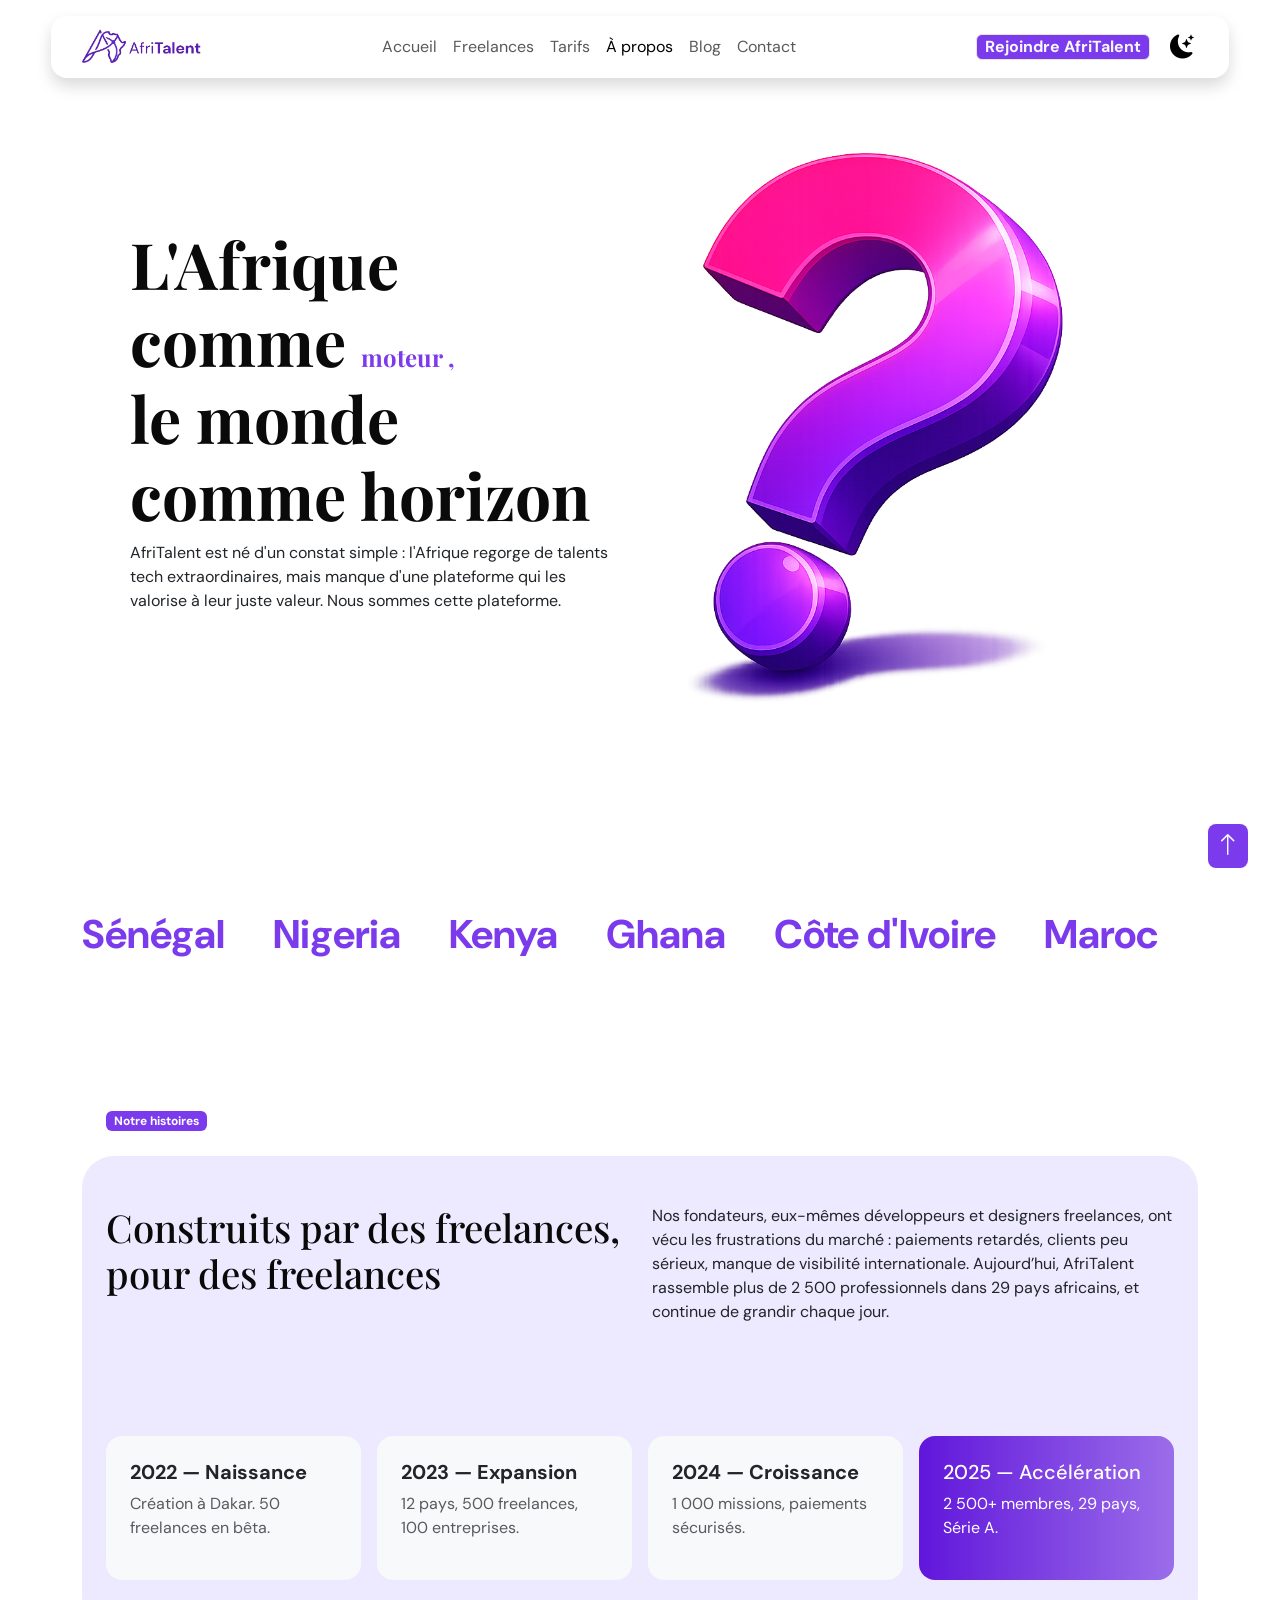
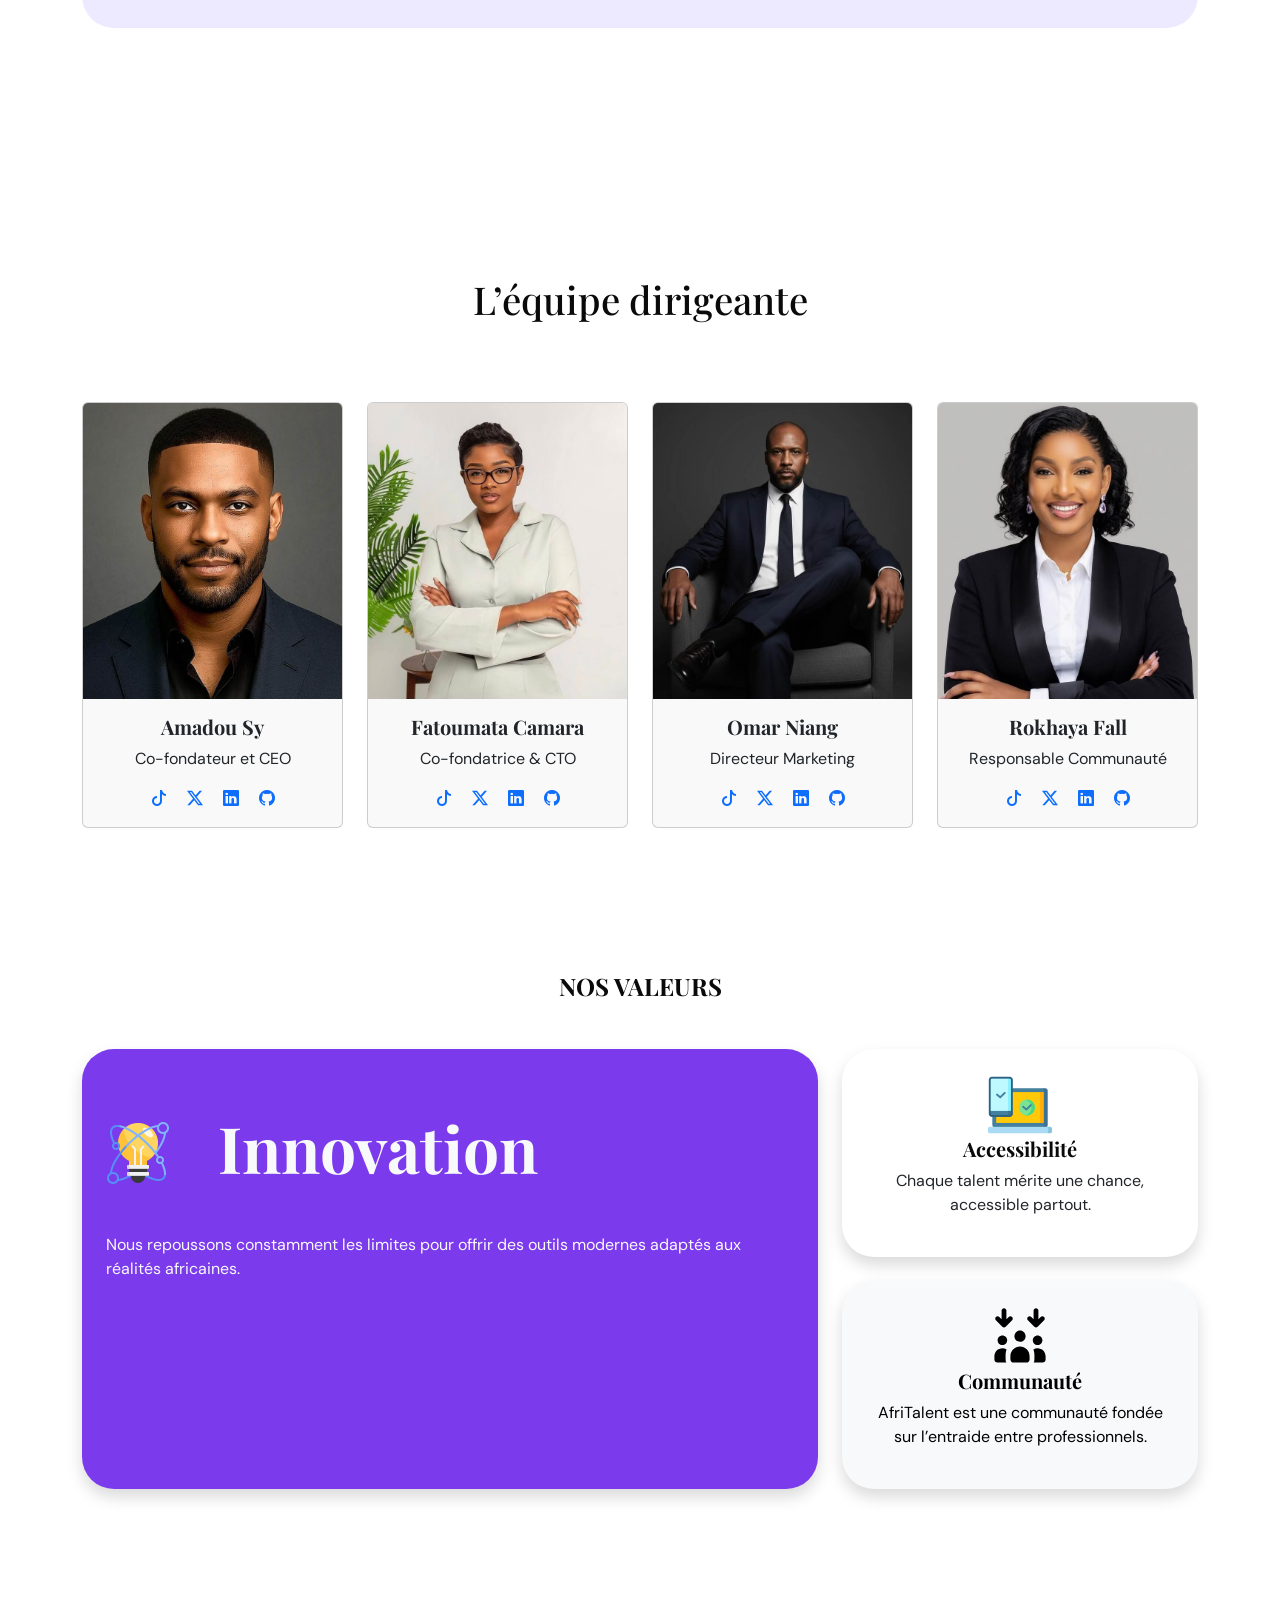
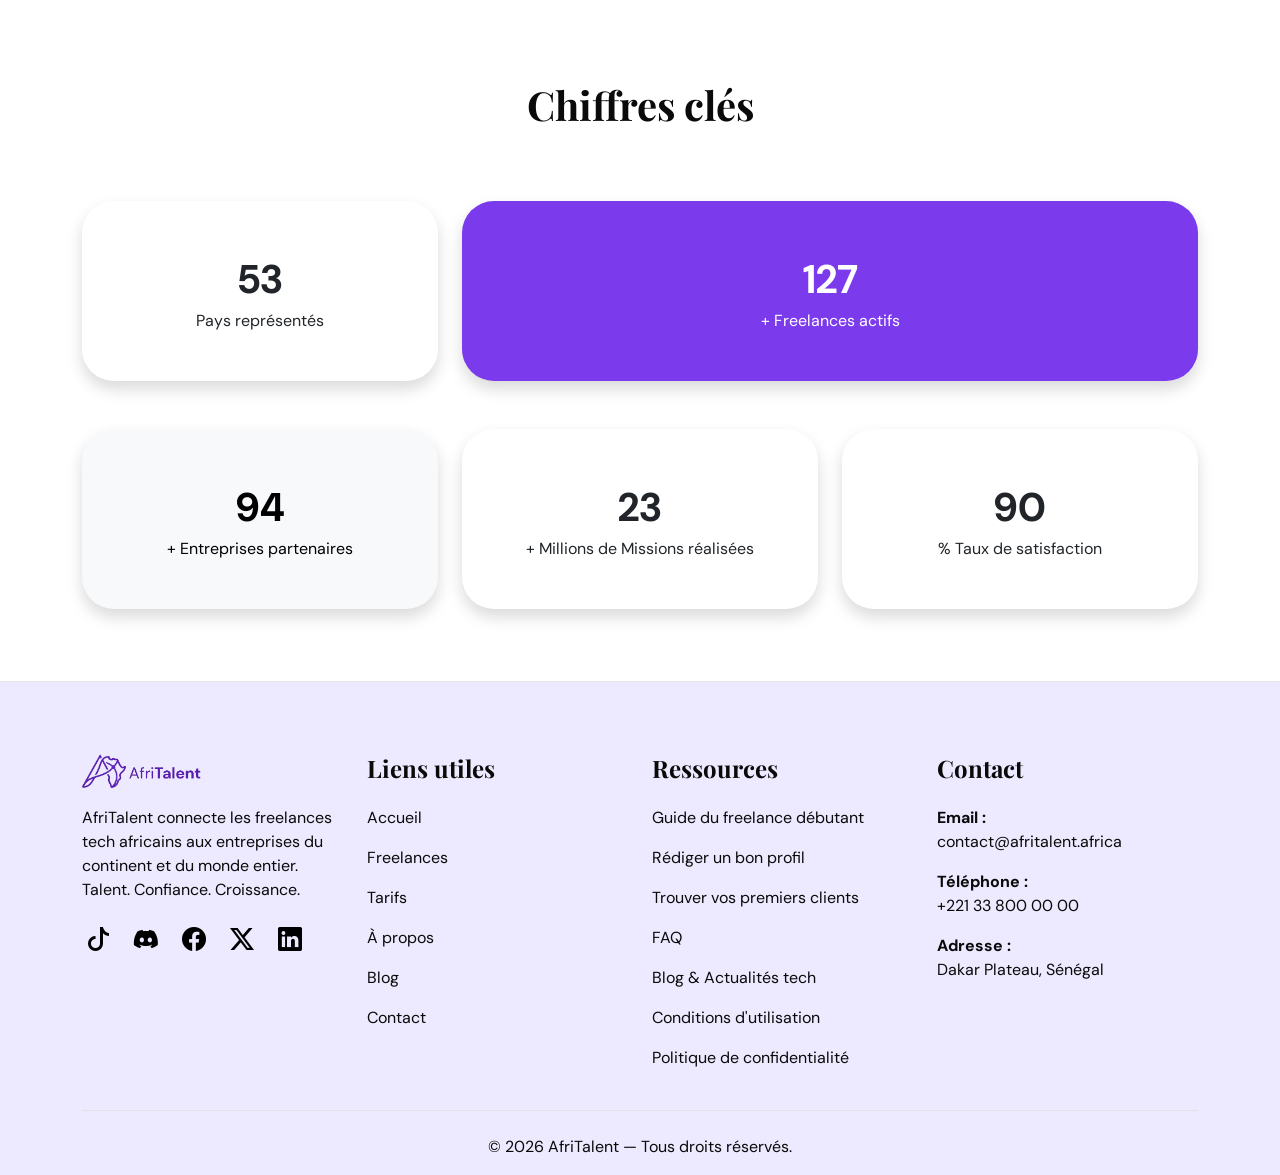
==== commit 412cb4f2: "JS : compteurs animés au scroll et animations fade-in des sections" ====
--- a/about.html
+++ b/about.html
@@ -329,29 +329,29 @@
                     <div class="row">
                         <div class="col-12 col-lg-4 col-md-4">
                             <div class="rounded-5 shadow my-4 d-flex py-5 flex-column align-items-center cardInServ">
-                                <data class="fw-bold fs-1" value="2500">0</data>Pays représentés
+                                <span class="fw-bold fs-1 nbrIncrementer" data-target="53">0</span>Pays représentés
                             </div>
                         </div>
                         <div class="col-12 col-lg-8 col-md-8">
                             <div
                                 class="rounded-5 shadow my-4 bg-primary text-white d-flex py-5 flex-column align-items-center">
-                                <data class="fw-bold fs-1" value="2500">0</data>+ Freelances actifs
+                                <span class="fw-bold fs-1 nbrIncrementer" data-target="3906">0</span>+ Freelances actifs
                             </div>
                         </div>
                         <div class="col-12 col-lg-4 col-md-6">
                             <div
                                 class="rounded-5 shadow my-4 d-flex py-5 flex-column align-items-center bg-light text-black">
-                                <data class="fw-bold fs-1 text-black" value="800">0</data>+ Entreprises partenaires
+                                <span class="fw-bold fs-1 text-black nbrIncrementer" data-target="369">0</span>+ Entreprises partenaires
                             </div>
                         </div>
                         <div class="col-12 col-lg-4 col-md-6">
                             <div class="rounded-5 shadow my-4 d-flex py-5 flex-column align-items-center cardInServ">
-                                <data class="fw-bold fs-1" value="12000">0</data>+ Missions réalisées
+                                <span class="fw-bold fs-1 nbrIncrementer" data-target="23">0</span>+ Millions de Missions réalisées
                             </div>
                         </div>
                         <div class="col-12 col-lg-4 col-md-6">
                             <div class="rounded-5 shadow my-4 py-5 d-flex flex-column align-items-center cardInServ">
-                                <data class="fw-bold fs-1" value="99">0</data>% Taux de satisfaction
+                                <span class="fw-bold fs-1 nbrIncrementer" data-target="98.9">0</span>% Taux de satisfaction
                             </div>
                         </div>
                     </div>
--- a/css/style.css
+++ b/css/style.css
@@ -393,9 +393,6 @@
     }
 }
 
-
-
-
 .categorie>div:hover {
     cursor: pointer;
     transform: translateY(-10px);
@@ -719,3 +716,17 @@
     pointer-events: auto;
     opacity: 1;
 }
+/*=====================================================
+Les sections qui apparaissent en fondu
+===================================================== */
+
+section{
+    opacity: 0;
+    transform: translateY(100px);
+    transition: opacity 0.6s ease-out , 0.6s ease-in-out;
+}
+
+section.visbleSection{
+    opacity: 1;
+    transform: translateY(0);
+}
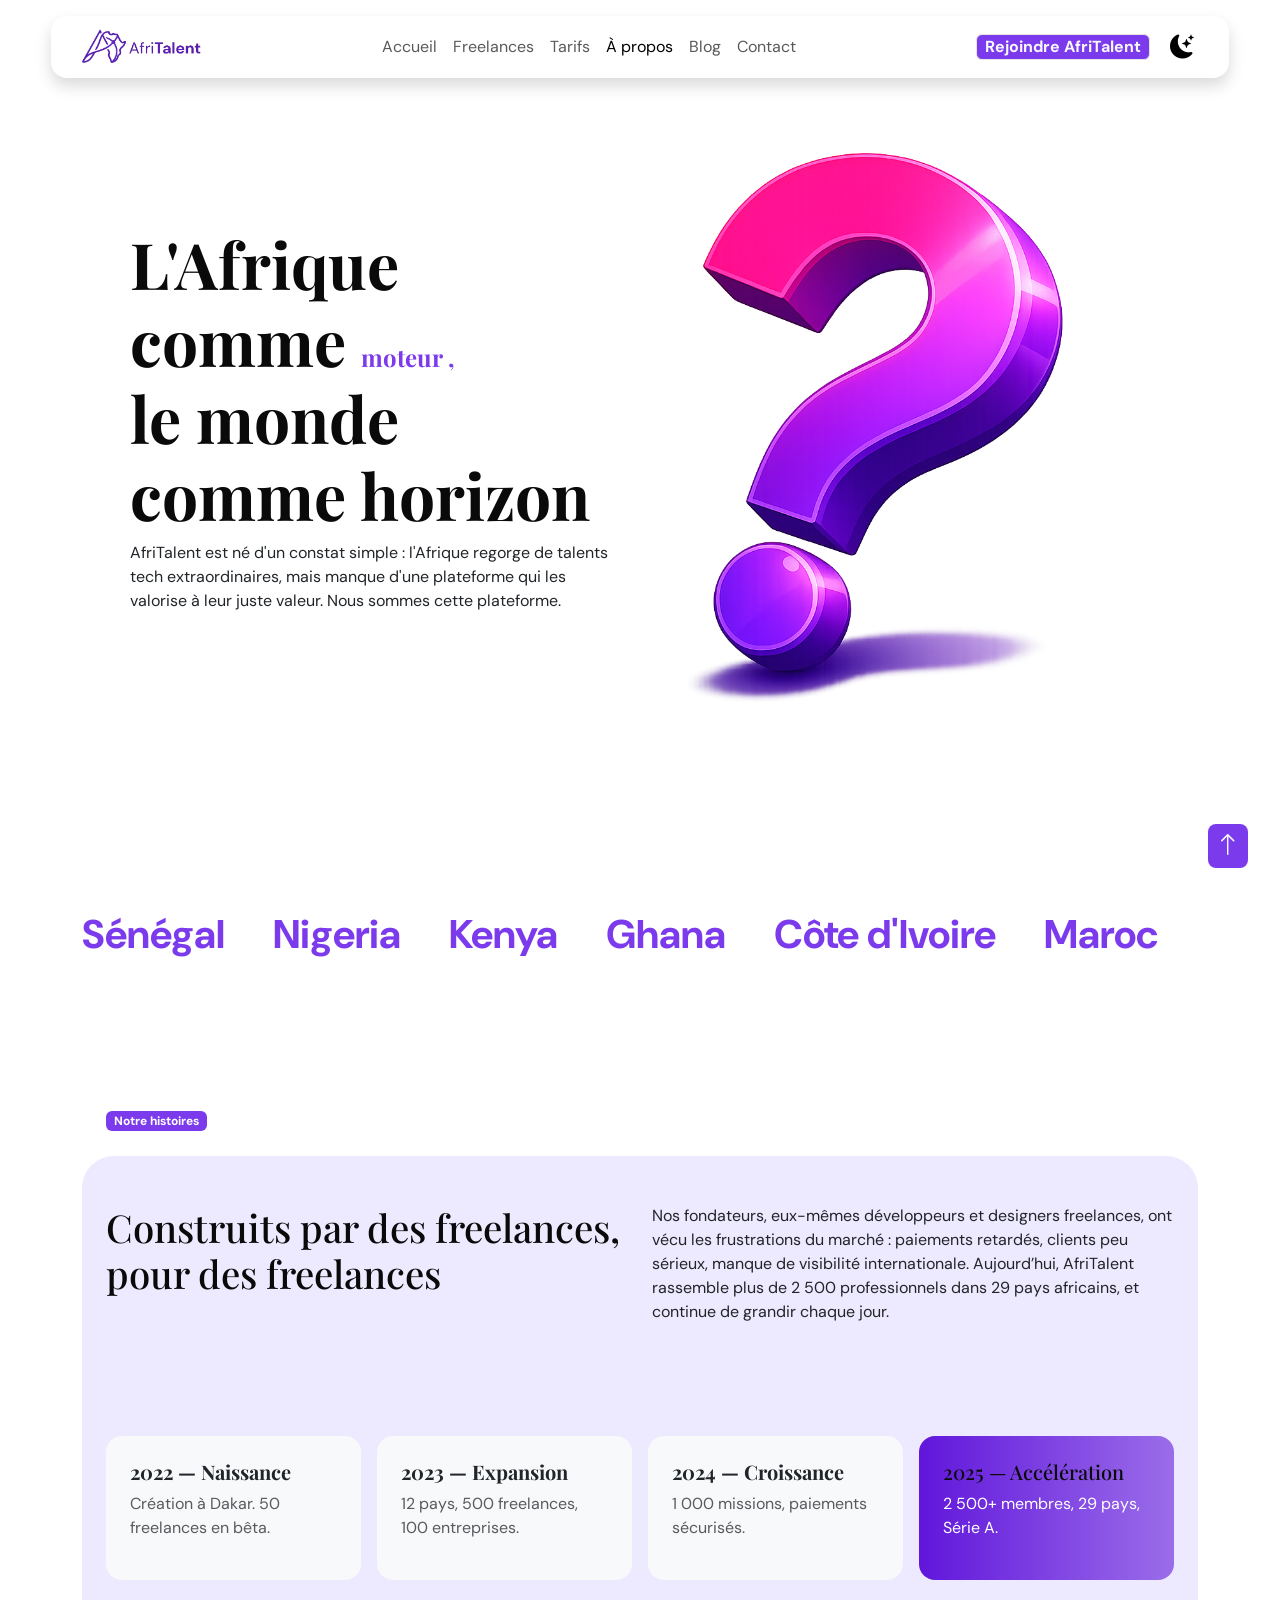
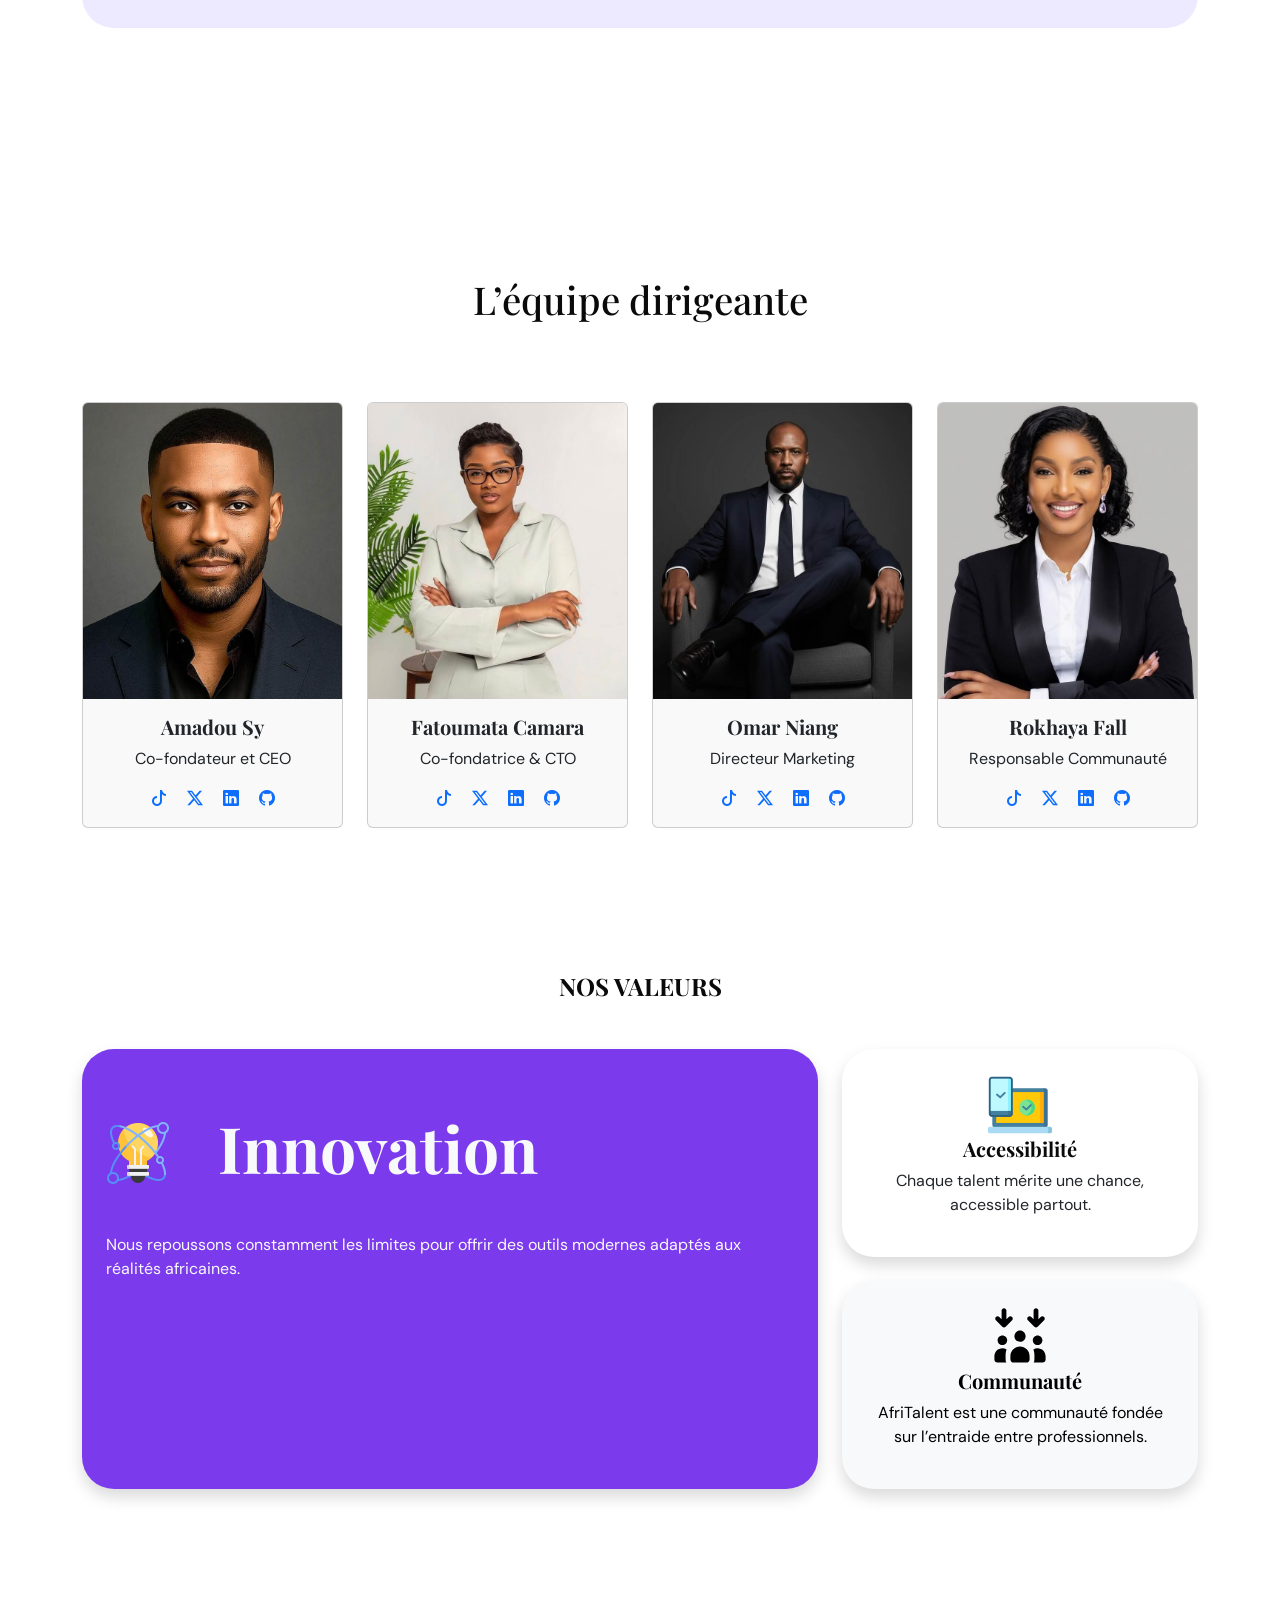
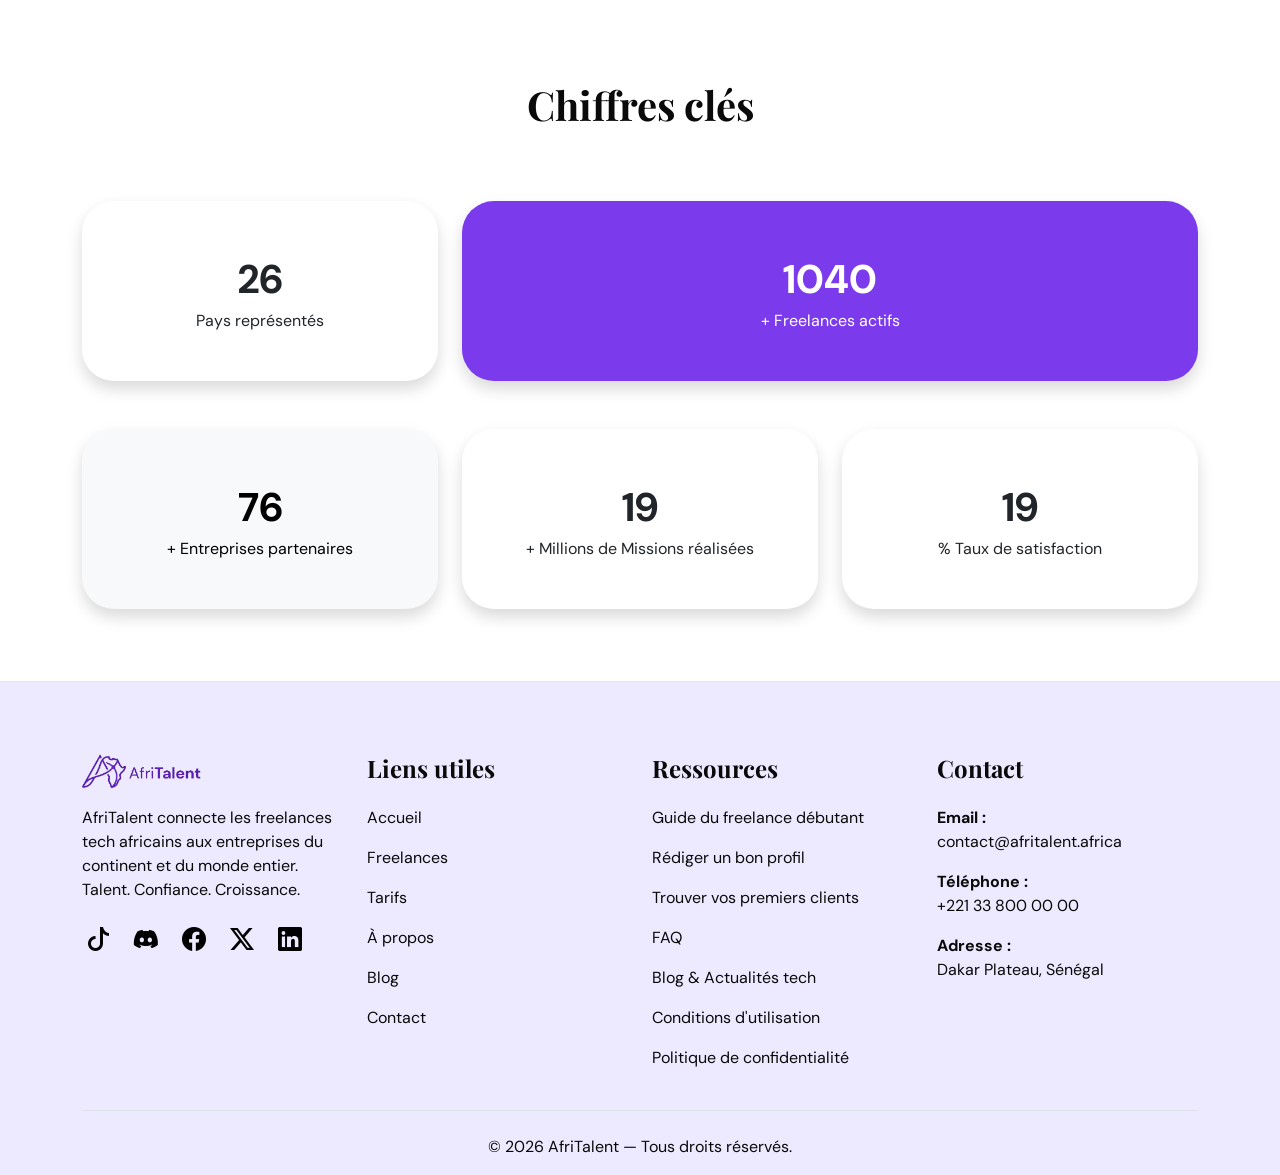
==== commit b3b14a90: "Finalisation : corrections responsive, optimisation du code et commentaires" ====
--- a/about.html
+++ b/about.html
@@ -78,6 +78,7 @@
         </section>
 
         <section>
+            <h2 class="d-none">Avertissement</h2>
             <!-- ==============================
              animation dans les pays  disponible 
              ==================================-->
@@ -147,19 +148,19 @@
                     <!-- ====etape histoire=== -->
                     <div class="etap-histoire mx-4">
                         <div class="etap-hist p-4 rounded-4 bg-light">
-                            <h6 class="fs-5 fw-bold text-dark">2022 — Naissance</h6>
+                            <h2 class="fs-5 fw-bold text-dark">2022 — Naissance</h2>
                             <p class="text-muted">Création à Dakar. 50 freelances en bêta.</p>
                         </div>
                         <div class="etap-hist p-4 rounded-4 bg-light">
-                            <h6 class="fs-5 fw-bold text-dark">2023 — Expansion</h6>
+                            <h2 class="fs-5 fw-bold text-dark">2023 — Expansion</h2>
                             <p class="text-muted">12 pays, 500 freelances, 100 entreprises.</p>
                         </div>
                         <div class="etap-hist p-4 rounded-4 bg-light">
-                            <h6 class="fs-5 fw-bold text-dark">2024 — Croissance</h6>
+                            <h2 class="fs-5 fw-bold text-dark">2024 — Croissance</h2>
                             <p class="text-muted">1 000 missions, paiements sécurisés.</p>
                         </div>
                         <div class="p-4 text-white rounded-4  histoire2025">
-                            <h6 class="fs-5 fw-bolds">2025 — Accélération</h6>
+                            <h2 class="fs-5 fw-bolds">2025 — Accélération</h2>
                             <p>2 500+ membres, 29 pays, Série A.</p>
                         </div>
                     </div>
@@ -177,9 +178,9 @@
                         <h2 class="text-center pb-5">L’équipe dirigeante</h2>
                         <div class="col-12 col-lg-3 col-md-6">
                             <div class="card cardInServ">
-                                <img class="card-img-top" src="image/avis (5).jpg" alt="Amadou Sy Co-fondateur & CEO">
+                                <img class="card-img-top" src="image/avis5.jpg" alt="Amadou Sy Co-fondateur & CEO">
                                 <div class="card-body justify-content-center d-flex flex-column align-items-center">
-                                    <h5 class="fw-bold card-title">Amadou Sy</h5>
+                                    <h2 class="fs-5 fw-bold card-title">Amadou Sy</h2>
                                     <p class="card-text">Co-fondateur et CEO</p>
                                     <div class="text-primary">
                                         <a href="#" class="mx-2">
@@ -201,9 +202,9 @@
 
                         <div class="col-12 col-lg-3 col-md-4">
                             <div class="card cardInServ">
-                                <img class="card-img-top" src="image/avis (1).jpg" alt="Amadou Sy Co-fondateur & CEO">
+                                <img class="card-img-top" src="image/avis1.jpg" alt="Amadou Sy Co-fondateur & CEO">
                                 <div class="card-body justify-content-center d-flex flex-column align-items-center">
-                                    <h5 class="fw-bold card-title">Fatoumata Camara</h5>
+                                    <h2 class="fs-5 fw-bold card-title">Fatoumata Camara</h2>
                                     <p class="card-text">Co-fondatrice & CTO</p>
                                     <div class="text-primary">
                                         <a href="#" class="mx-2">
@@ -225,9 +226,9 @@
 
                         <div class="col-12 col-lg-3 col-md-4">
                             <div class="card cardInServ">
-                                <img class="card-img-top" src="image/avis (6).jpg" alt="Amadou Sy Co-fondateur & CEO">
+                                <img class="card-img-top" src="image/avis6.jpg" alt="Amadou Sy Co-fondateur & CEO">
                                 <div class="card-body justify-content-center d-flex flex-column align-items-center">
-                                    <h5 class="fw-bold card-title">Omar Niang</h5>
+                                    <h2 class="fs-5 fw-bold card-title">Omar Niang</h2>
                                     <p class="card-text">Directeur Marketing</p>
                                     <div class="text-primary">
                                         <a href="#" class="mx-2">
@@ -249,9 +250,9 @@
 
                         <div class="col-12 col-lg-3 col-md-4">
                             <div class="card cardInServ">
-                                <img class="card-img-top" src="image/avis (3).jpg" alt="Amadou Sy Co-fondateur & CEO">
+                                <img class="card-img-top" src="image/avis3.jpg" alt="Amadou Sy Co-fondateur & CEO">
                                 <div class="card-body justify-content-center d-flex flex-column align-items-center">
-                                    <h5 class="fw-bold card-title">Rokhaya Fall</h5>
+                                    <h2 class="fs-5 fw-bold card-title">Rokhaya Fall</h2>
                                     <p class="card-text">Responsable Communauté</p>
                                     <div class="text-primary">
                                         <a href="#" class="mx-2">
@@ -288,6 +289,8 @@
                         <div class="big-about shadow bg-primary text-white rounded-5 valeur p-4">
                             <div class="d-flex align-items-center gap-5">
                                 <img class="py-5" src="image/idee.png" alt="Innovation">
+                                <h3 class="d-none">afritalent</h3>
+                                <h4 class="d-none">afritalent</h4>
                                 <h5 class="fw-bold tittel text-light">Innovation</h5>
                             </div>
                             <p class="text-light">
@@ -308,7 +311,7 @@
 
                         <div class="card-simple2">
                             <div class="text-center shadow  rounded-5 valeur p-4 bg-light">
-                                <img src="image/arrows-down-to-people-solid-full (1).svg" alt="Communauté frelance">
+                                <img src="image/arrouwa.svg" alt="Communauté frelance">
                                 <h5 class="fw-bold text-black">Communauté</h5>
                                 <p class="text-black">
                                     AfriTalent est une communauté fondée sur l’entraide entre professionnels.
@@ -395,7 +398,7 @@
 
                     <!-- Liens utiles -->
                     <div class="col-12 col-lg-3 col-md-4">
-                        <h5 class="fs-4 fw-bold mb-4">Liens utiles</h5>
+                        <h2 class="fs-4 fw-bold mb-4">Liens utiles</h2>
                         <ul class="list-unstyled animationfooter d-flex flex-column gap-3">
                             <li><a href="index.html">Accueil</a></li>
                             <li><a href="freelances.html">Freelances</a></li>
@@ -408,7 +411,7 @@
 
                     <!-- Ressources -->
                     <div class="col-12 col-lg-3 col-md-4">
-                        <h5 class="fs-4 fw-bold mb-4">Ressources</h5>
+                        <h2 class="fs-4 fw-bold mb-4">Ressources</h2>
                         <ul class="list-unstyled animationfooter d-flex flex-column gap-3">
                             <li><a href="#" class="py-2">Guide du freelance débutant</a></li>
                             <li><a href="#" class="py-2">Rédiger un bon profil</a></li>
@@ -421,7 +424,7 @@
                     </div>
                     <div class="col-12 col-lg-3 col-md-4">
                         <div>
-                            <h5 class="fs-4 fw-bold mb-4">Contact</h5>
+                            <h2 class="fs-4 fw-bold mb-4">Contact</h2>
                             <address>
                                 <p><strong>Email :</strong><br> contact@afritalent.africa</p>
                                 <p><strong>Téléphone :</strong><br> +221 33 800 00 00</p>
--- a/css/style.css
+++ b/css/style.css
@@ -432,7 +432,7 @@
 }
 
 /* ===========================================
-page frellence
+page freelance
 ============================================== */
 .recherche::-webkit-scrollbar {
     display: none;
@@ -440,34 +440,38 @@
 
 .bg-free {
     background: transparent;
+}
+
+
+.freelancepersonne p {
+    font-size: .8rem;
+}
+
+.freelance-avatar {
+    width: 35px;
+    height: 35px;
+    object-fit: cover;
+}
+
+.text-warning {
+    font-size: .8rem;
+}
+
+.verifiez {
+    font-size: .8rem;
 }
 
 .search {
     background-color: var(--bg-span-out);
     z-index: 1000;
     top: 5rem;
-}
-
-.recherche {
-    margin-top: 4.5rem;
-}
-
-.freelancepersonne p {
-    font-size: .8rem;
-}
-
-.freelance-avatar {
-    width: 35px;
-    height: 35px;
-    object-fit: cover;
-}
-
-.text-warning {
-    font-size: .8rem;
-}
-
-.verifiez {
-    font-size: .8rem;
+    width: 100vw;
+    transition: all 0.3s ease-in;
+}
+.search.searchvue{
+    width: 85vw;
+    position: fixed;
+    top: 5rem;
 }
 
 
@@ -613,11 +617,6 @@
 /* ====================================
 page blog
 ======================================= */
-
-.bloghome {
-    background: linear-gradient(to bottom, rgba(0, 0, 0, 0.7), rgba(0, 0, 0, 0.7)), url('../image/blog.jpg');
-    height: 100vh;
-}
 
 .articleentete {
     background-color: var(--primary);
@@ -705,28 +704,109 @@
 /*=============================
 btn de romonte
 =============================== */
-#btnRemonte{
-    margin:2rem ;
+#btnRemonte {
+    margin: 2rem;
     opacity: 0;
     pointer-events: none;
     transition: 0.3s ease;
 }
 
-#btnRemonte.btnRmtAfficher{
+.btnRemonte {
+    pointer-events: none;
+}
+
+#btnRemonte.btnRmtAfficher {
     pointer-events: auto;
     opacity: 1;
 }
+
 /*=====================================================
 Les sections qui apparaissent en fondu
 ===================================================== */
 
-section{
+section {
     opacity: 0;
     transform: translateY(100px);
-    transition: opacity 0.6s ease-out , 0.6s ease-in-out;
-}
-
-section.visbleSection{
+    transition: opacity 0.6s ease-out, 0.6s ease-in-out;
+}
+
+section.visbleSection {
     opacity: 1;
     transform: translateY(0);
 }
+
+/*=====================================================
+cache et reaparition des freelances 
+===================================================== */
+
+article {
+    display: none;
+}
+
+article.visi {
+    display: block;
+}
+
+/* =================================================
+ validation du formulaire de contac
+================================================== */
+.erreurNom,
+.erreurPrenom,
+.erreurMail,
+.erreurMessage {
+    display: none;
+}
+
+.erreurNom.erreurVisible {
+    display: block;
+}
+
+.erreurPrenom.erreurVisible {
+    display: block;
+}
+
+.erreurMail.erreurVisible {
+    display: block;
+}
+
+.erreurMessage.erreurVisible {
+    display: block;
+}
+
+/* =============================================
+puppup apres validation formulaire
+================================================= */
+.pupPupMessage {
+    background: rgba(14, 255, 6, 0.509);
+    backdrop-filter: blur(20px);
+    transition: 0.3s ease;
+    padding: 4rem 2rem;
+    border-radius: 1rem;
+    position: fixed;
+    z-index: 1000;
+    margin-top: 6rem;
+    display: none;
+}
+
+.pupPupMessage.messageVue {
+    display: block;
+}
+
+.pupPupMessage.messageVueFerme {
+    display: none;
+}
+
+/* ================================
+auentification 
+===================================*/
+.formConnexion,
+.formInscription,
+.formConnexionMail,
+.formOublie {
+    display: none;
+}
+
+.vueAuth {
+    display: block;
+}
+
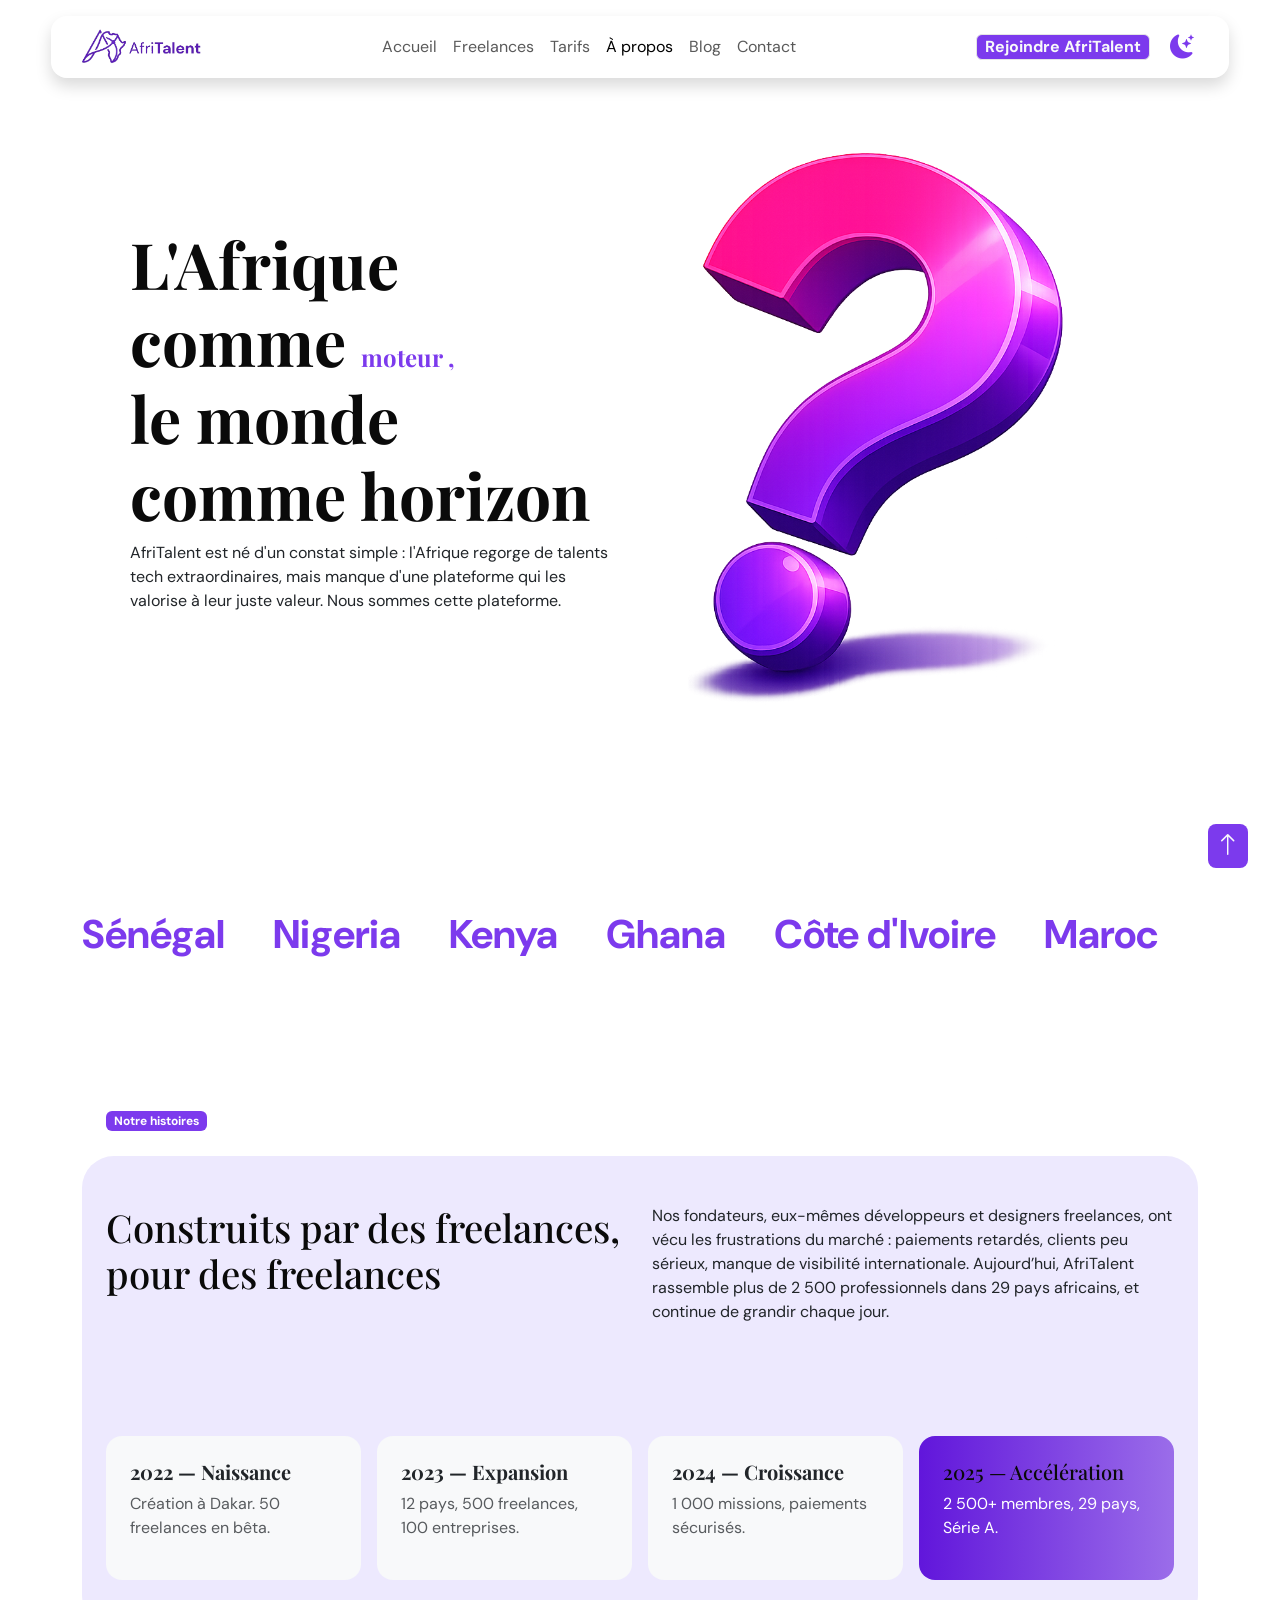
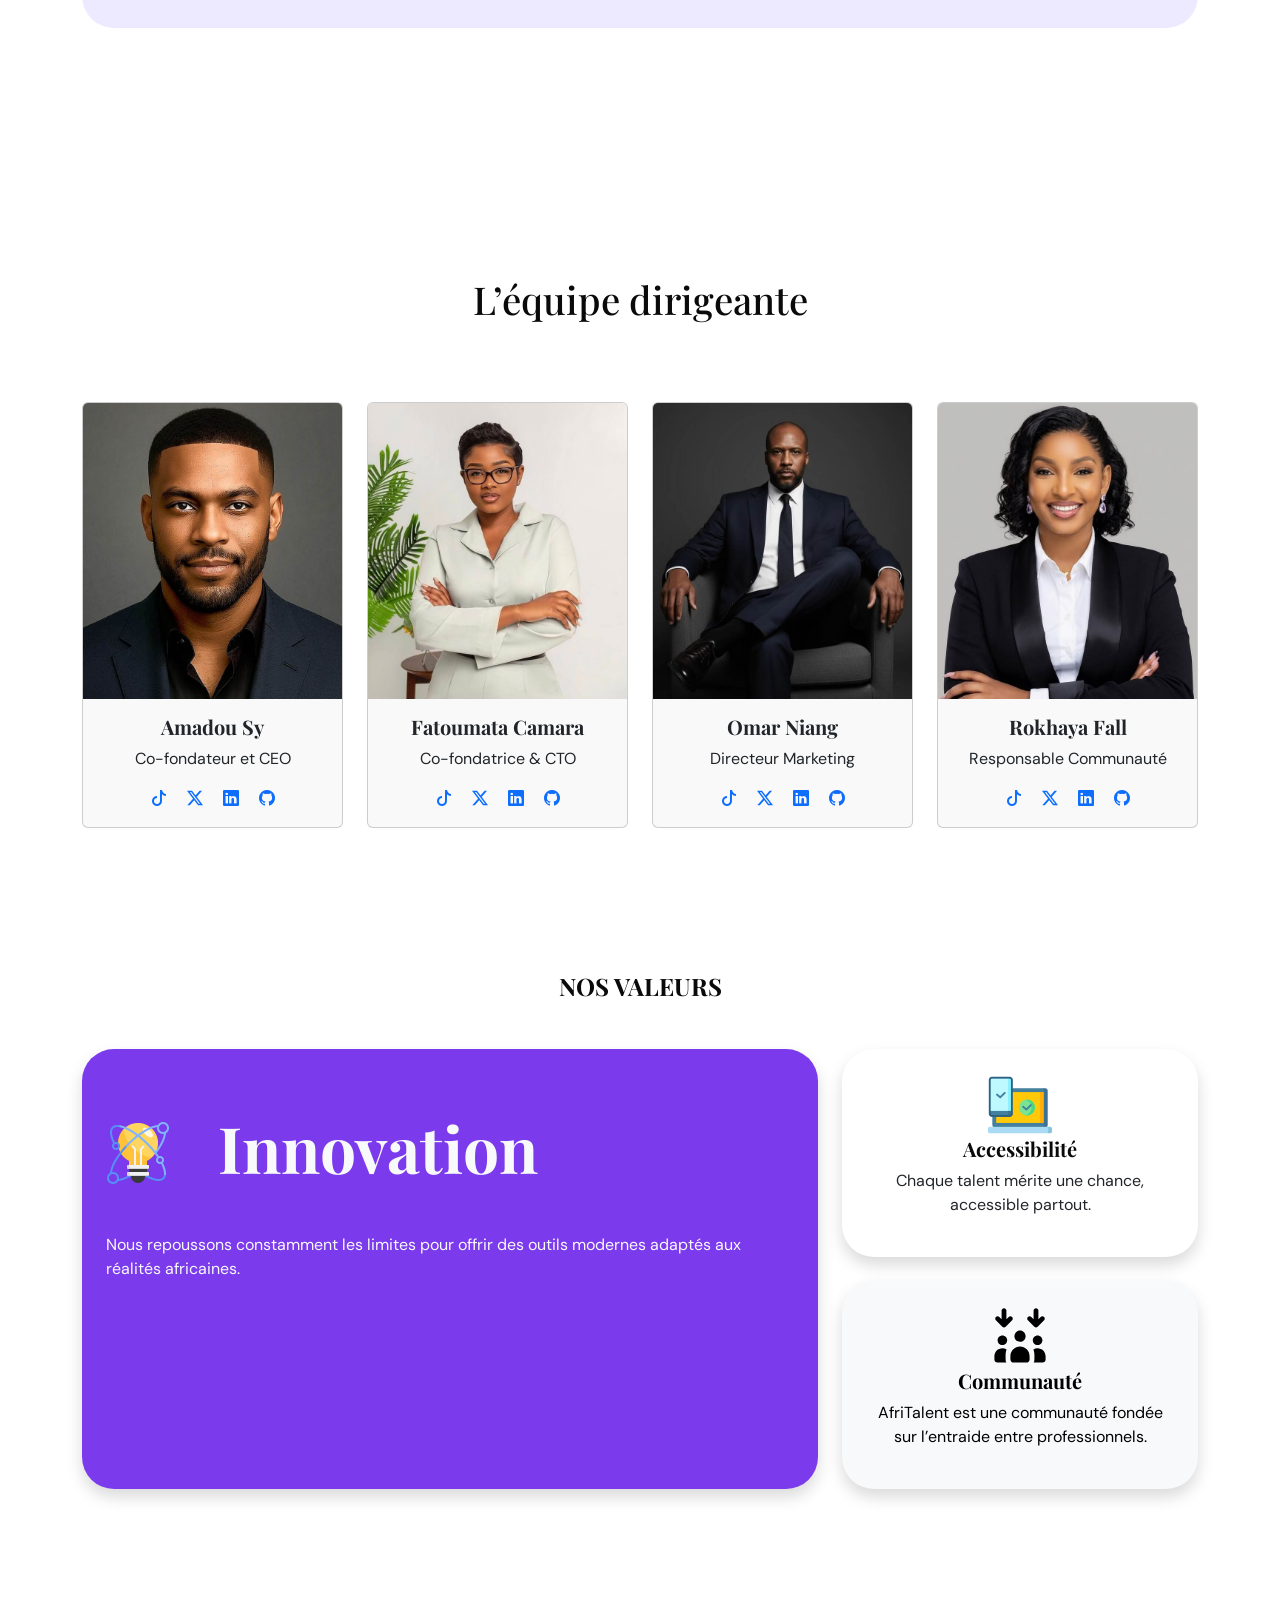
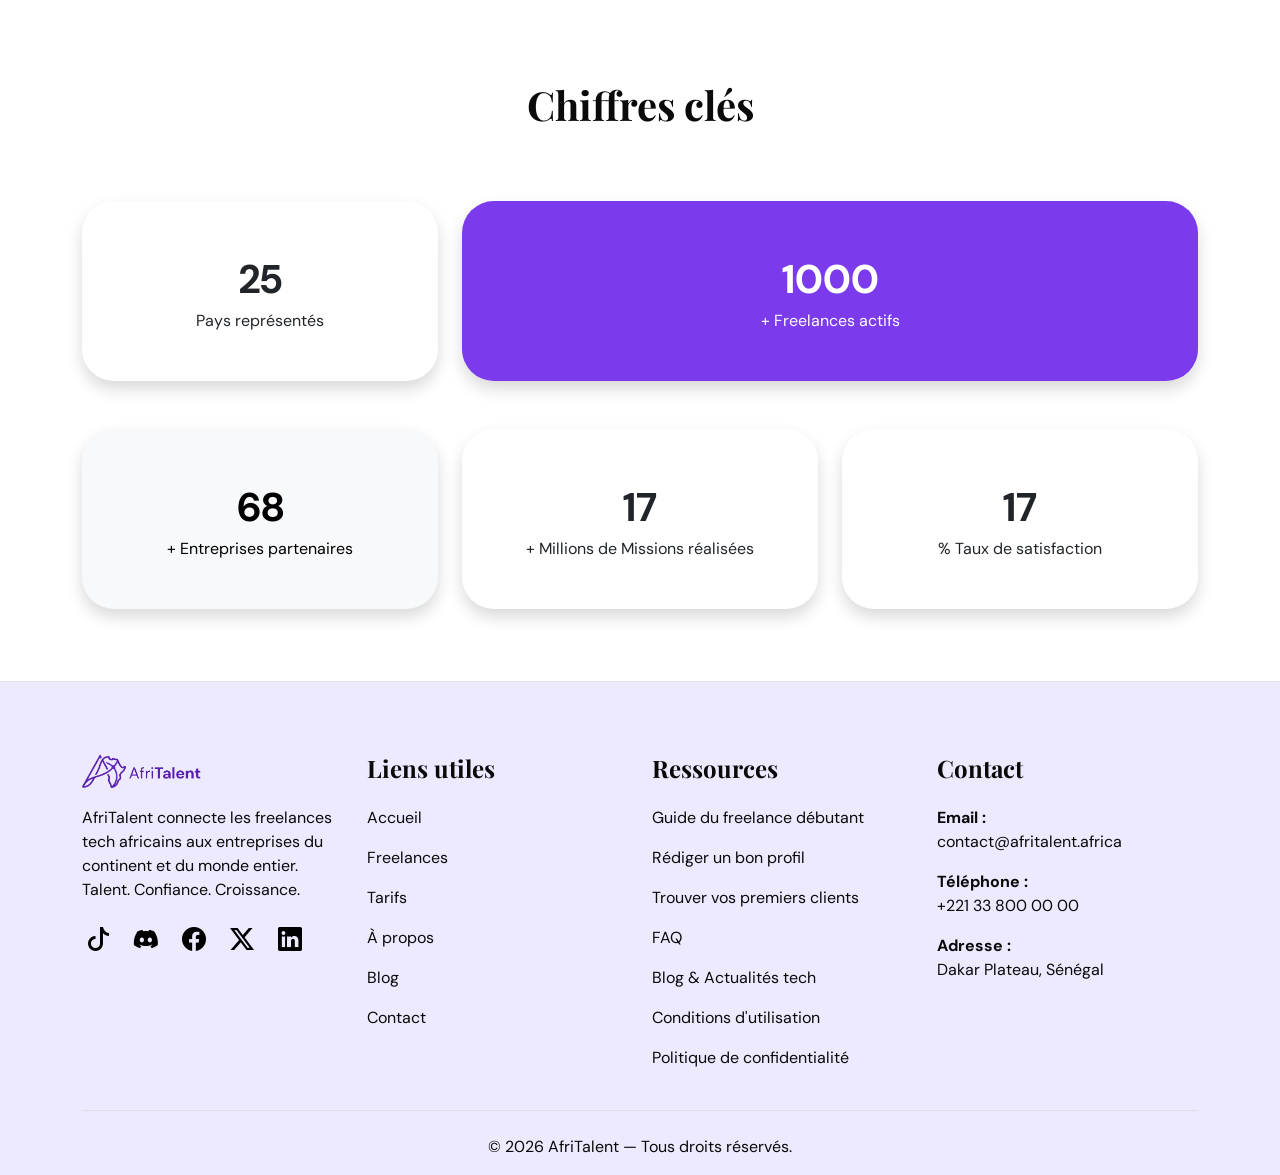
==== commit 53e0d057: "Message : Déploiement : GitHub Pages activé, README finalisé et présentation PowerPoint ajoutée" ====
--- a/about.html
+++ b/about.html
@@ -47,7 +47,7 @@
                     </div>
                     <!-- bouton rejoindre et darkmod  -->
                     <button id="darkmod" class="bg-transparent fs-4 px-1 border-0">
-                        <i class="bi bi-moon-stars-fill"></i>
+                        <i class="bi bi-moon-stars-fill text-primary"></i>
                     </button>
                 </div>
             </div>
--- a/css/style.css
+++ b/css/style.css
@@ -23,7 +23,6 @@
     /* ---police--- */
     --font-titel: 'Playfair Display', serif;
     --font-para: 'DM Sans', sans-serif;
-
     /*---------------------
             couleur 
     -----------------------*/
@@ -249,10 +248,6 @@
     font-size: .6em;
 }
 
-section {
-    padding: 3rem 0;
-}
-
 
 /* ====================
 Page d'acceuil
@@ -303,7 +298,6 @@
     to {
         transform: translateX(-25%);
     }
-
 }
 
 /* ---------------------------
@@ -404,8 +398,8 @@
 }
 
 .imgavis img {
-    width: 50px;
-    height: 50px;
+    width: 80%;
+    height: 80%;
 }
 
 .ctaindex {
@@ -415,7 +409,7 @@
 
 /* animation */
 .process {
-    transition: 0.3s ease;
+    transition: 0.3s ease-in-out;
 }
 
 .process:hover {
@@ -468,16 +462,17 @@
     width: 100vw;
     transition: all 0.3s ease-in;
 }
-.search.searchvue{
+
+.search.searchvue {
     width: 85vw;
     position: fixed;
     top: 5rem;
 }
 
 
-/* ============================================
- page Tarif 
- ============================================== */
+/* ================================================
+==================== page Tarif =================== 
+=================================================== */
 .tarifpopulaire {
     background-color: transparent;
     background: linear-gradient(to bottom, #6116db11, #6116db56);
@@ -498,10 +493,43 @@
 }
 
 /* ===========================================
-page about 
+==================page about==================
 ============================================== */
 .img-hom-about {
     width: 30vw;
+    animation: ab 5s infinite;
+}
+
+.img-home-index {
+    animation: tom 5s infinite;
+}
+
+@keyframes tom {
+    0% {
+        transform: translateY(10px);
+    }
+
+    50% {
+        transform: translateY(-10px);
+    }
+
+    100% {
+        transform: translateY(10px);
+    }
+}
+
+@keyframes ab {
+    0% {
+        transform: translateY(20px);
+    }
+
+    50% {
+        transform: translateY(-20px);
+    }
+
+    100% {
+        transform: translateY(20px);
+    }
 }
 
 .bentoabout1 {
@@ -726,8 +754,9 @@
 
 section {
     opacity: 0;
-    transform: translateY(100px);
-    transition: opacity 0.6s ease-out, 0.6s ease-in-out;
+    transform: translateY(80px);
+    transition: opacity 0.8s ease-out , transform 0.8s ease-out;
+    padding: 3rem 0;
 }
 
 section.visbleSection {
@@ -776,37 +805,15 @@
 /* =============================================
 puppup apres validation formulaire
 ================================================= */
-.pupPupMessage {
-    background: rgba(14, 255, 6, 0.509);
-    backdrop-filter: blur(20px);
-    transition: 0.3s ease;
-    padding: 4rem 2rem;
-    border-radius: 1rem;
-    position: fixed;
-    z-index: 1000;
-    margin-top: 6rem;
+.mesVal1 {
+    border: 2px solid rgb(0, 255, 0);
+    padding: .5em 1em;
+    font-size: 1.2em;
+    text-align: center;
+    color: rgb(0, 255, 0);
     display: none;
 }
 
-.pupPupMessage.messageVue {
+.mesVal1.voixme {
     display: block;
-}
-
-.pupPupMessage.messageVueFerme {
-    display: none;
-}
-
-/* ================================
-auentification 
-===================================*/
-.formConnexion,
-.formInscription,
-.formConnexionMail,
-.formOublie {
-    display: none;
-}
-
-.vueAuth {
-    display: block;
-}
-
+}
